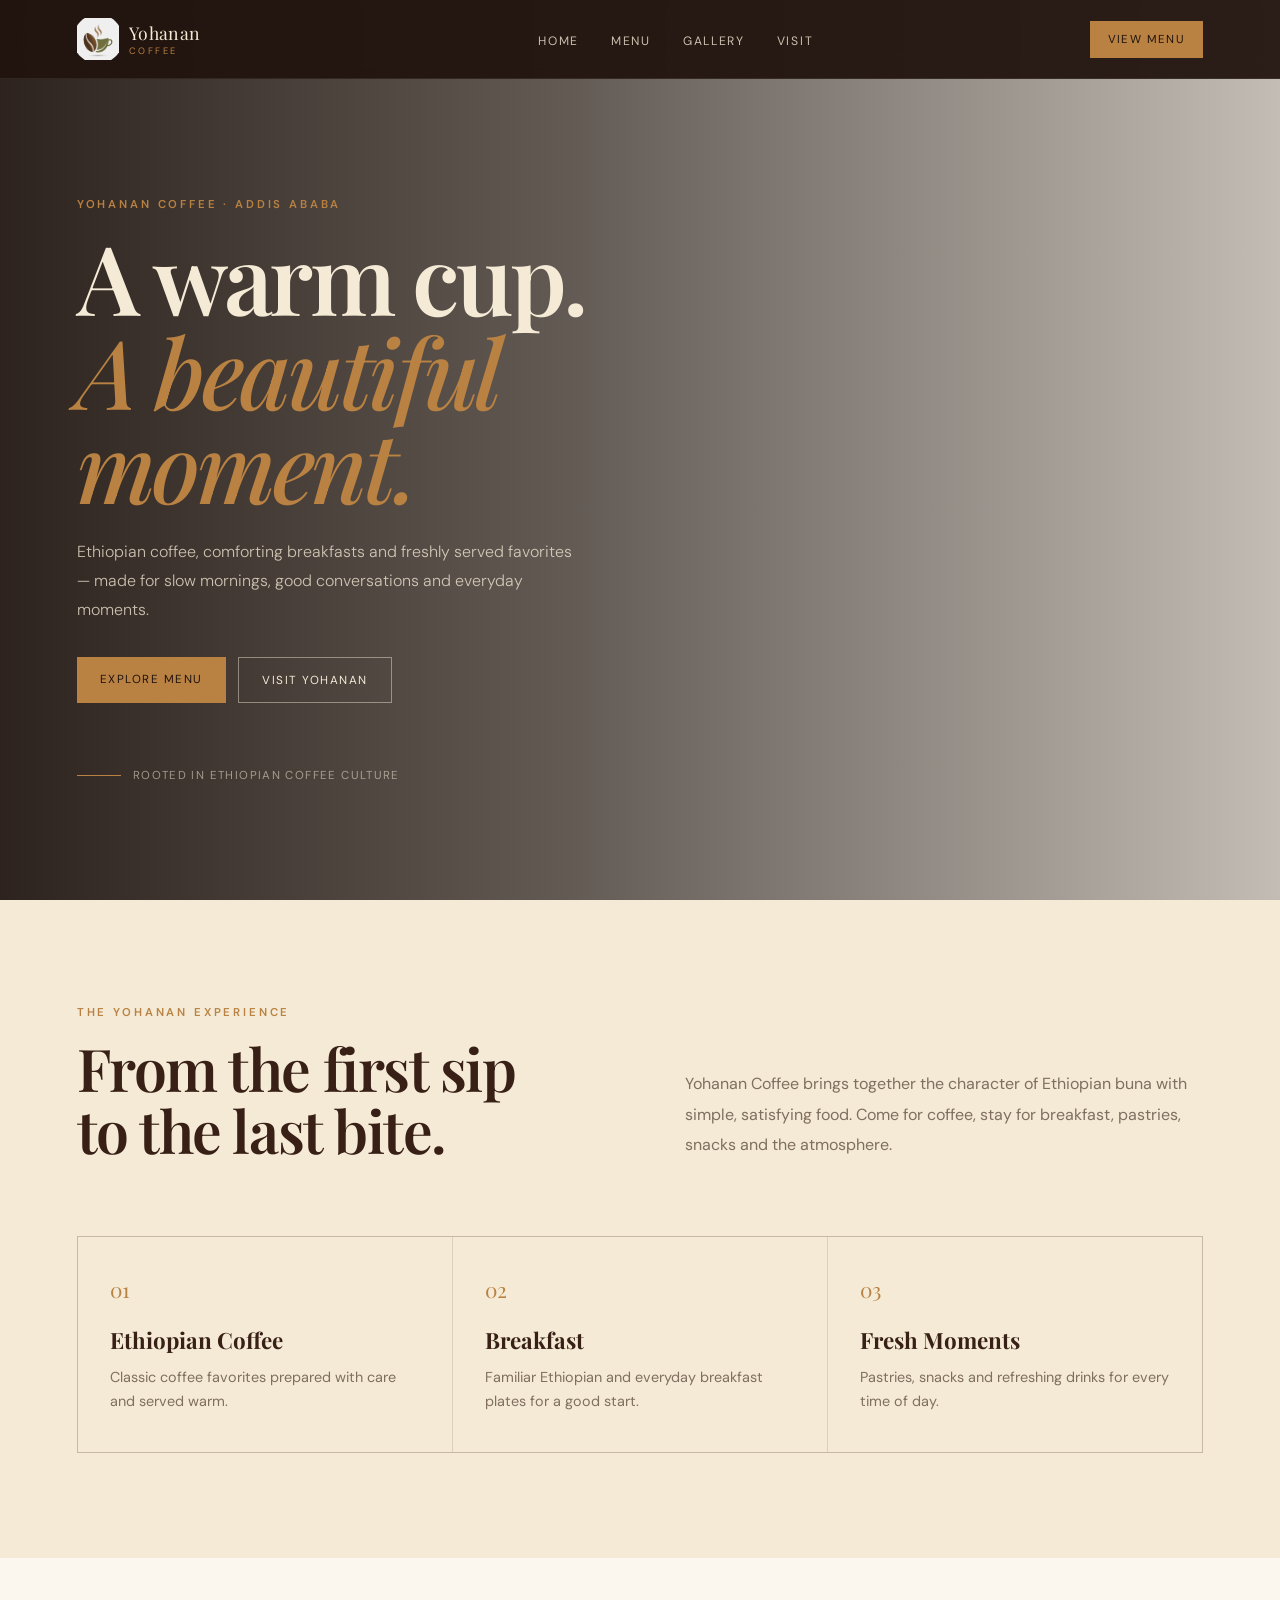
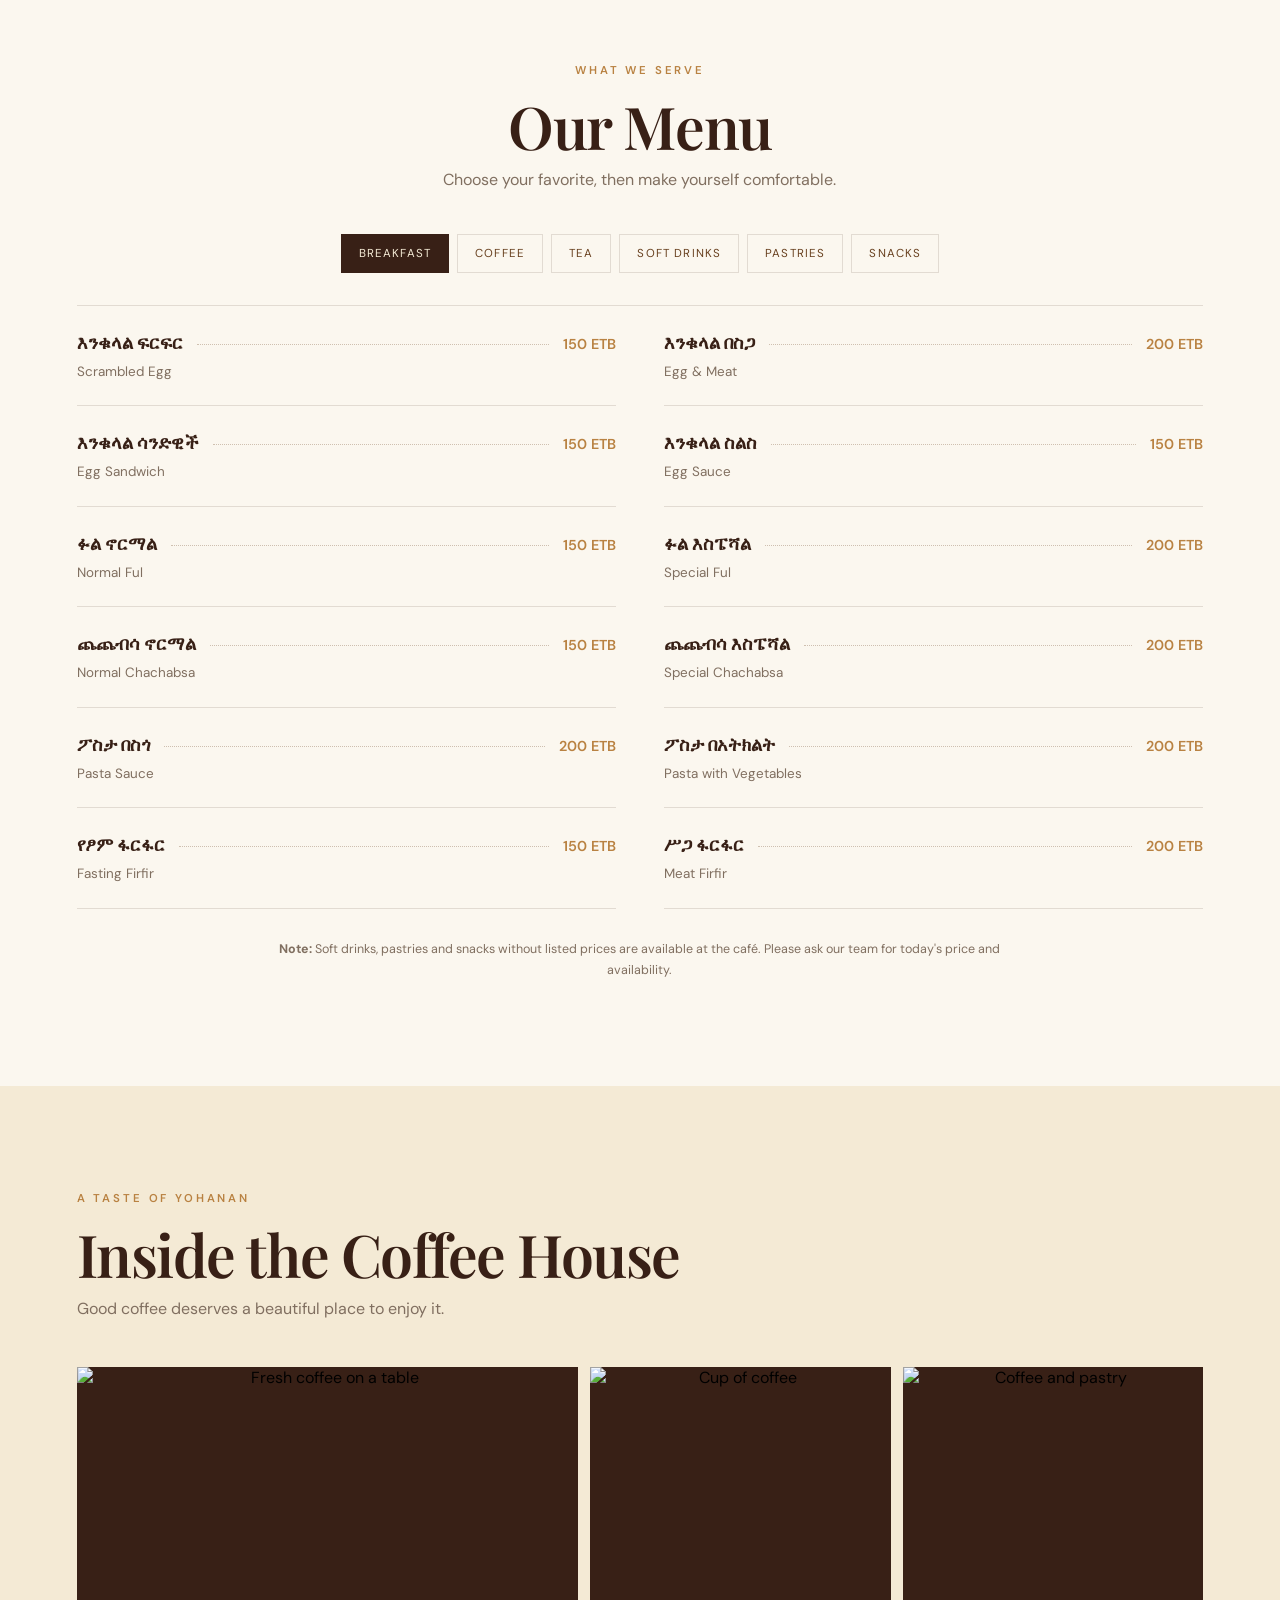
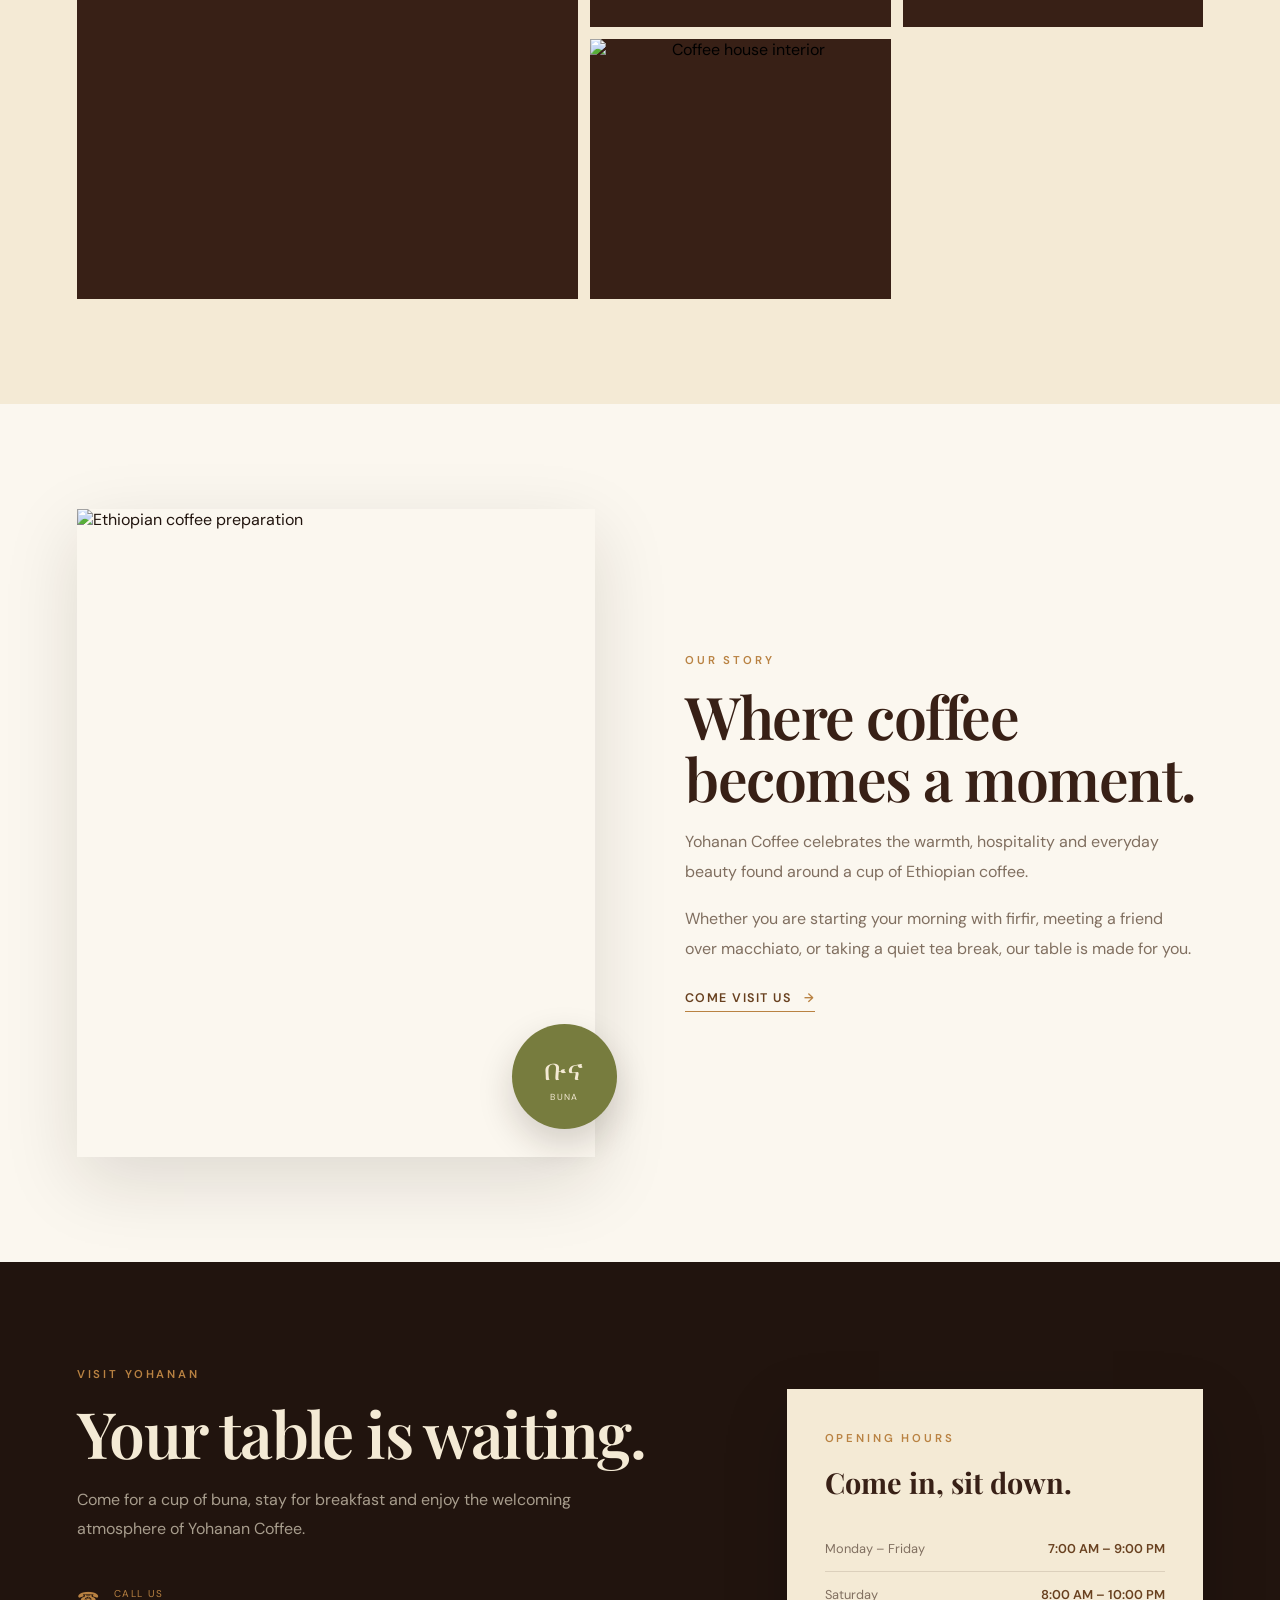
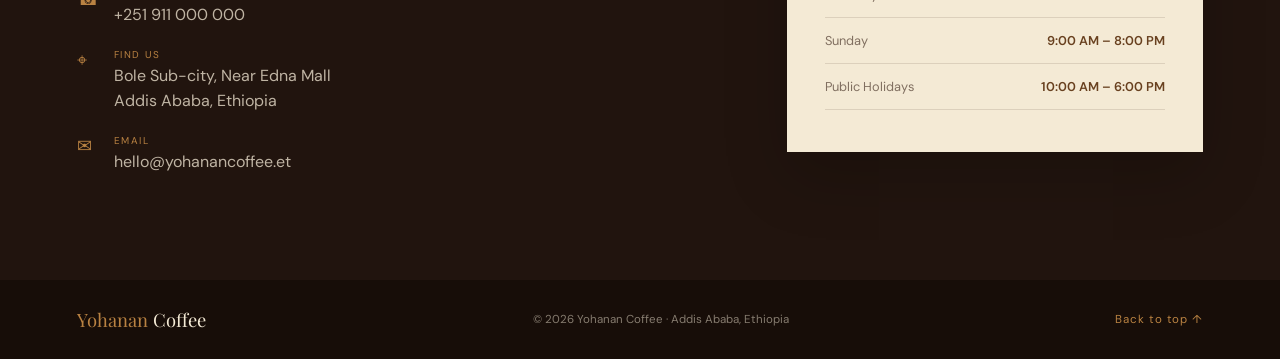
==== index.html @ 19088309 "Initial commit" ====
<!DOCTYPE html>
<html lang="en">
<head>
  <meta charset="UTF-8" />
  <meta name="viewport" content="width=device-width, initial-scale=1.0" />
  <meta name="description" content="Yohanan Coffee — Ethiopian coffee, breakfast, pastries and refreshing drinks in Addis Ababa." />
  <title>Yohanan Coffee — Buna, Breakfast & More</title>

  <link rel="preconnect" href="https://fonts.googleapis.com" />
  <link rel="preconnect" href="https://fonts.gstatic.com" crossorigin />
  <link href="https://fonts.googleapis.com/css2?family=DM+Sans:wght@300;400;500;600;700&family=Playfair+Display:ital,wght@0,400;0,500;0,600;0,700;1,500;1,600&display=swap" rel="stylesheet" />

  <link rel="stylesheet" href="style.css" />
</head>

<body>
  <header class="site-header" id="top">
    <nav class="navbar container" aria-label="Main navigation">
      <a class="brand" href="#home" aria-label="Yohanan Coffee home">
        <span class="brand-mark">
          <img src="assets/yohanan-logo.jpeg" alt="Yohanan Coffee logo" style="border-radius: 50%; object-fit: cover; width: 100%; height: 100%;" />
        </span>
        <span class="brand-name">Yohanan <small>Coffee</small></span>
      </a>

      <button class="menu-toggle" aria-label="Open menu" aria-expanded="false" aria-controls="nav-menu">
        <span></span><span></span><span></span>
      </button>

      <ul class="nav-menu" id="nav-menu">
        <li><a href="#home">Home</a></li>
        <li><a href="#menu">Menu</a></li>
        <li><a href="#gallery">Gallery</a></li>
        <li><a href="#visit">Visit</a></li>
      </ul>

      <a class="nav-cta" href="#menu">View Menu</a>
    </nav>
  </header>

  <main>
    <!-- HERO -->
    <section class="hero" id="home">
      <div class="hero-overlay"></div>
      <div class="hero-content container">
        <p class="eyebrow">Yohanan Coffee · Addis Ababa</p>
        <h1>A warm cup.<br /><em>A beautiful moment.</em></h1>
        <p class="hero-text">
          Ethiopian coffee, comforting breakfasts and freshly served favorites —
          made for slow mornings, good conversations and everyday moments.
        </p>

        <div class="hero-actions">
          <a class="btn btn-primary" href="#menu">Explore Menu</a>
          <a class="btn btn-outline" href="#visit">Visit Yohanan</a>
        </div>

        <div class="hero-note">
          <span class="line"></span>
          <span>Rooted in Ethiopian coffee culture</span>
        </div>
      </div>
    </section>

    <!-- INTRO -->
    <section class="intro section">
      <div class="container intro-grid">
        <div>
          <p class="eyebrow dark">The Yohanan Experience</p>
          <h2>From the first sip<br />to the last bite.</h2>
        </div>
        <p class="section-copy">
          Yohanan Coffee brings together the character of Ethiopian buna with
          simple, satisfying food. Come for coffee, stay for breakfast, pastries,
          snacks and the atmosphere.
        </p>
      </div>

      <div class="container feature-row">
        <article class="feature-card">
          <span class="feature-number">01</span>
          <h3>Ethiopian Coffee</h3>
          <p>Classic coffee favorites prepared with care and served warm.</p>
        </article>
        <article class="feature-card">
          <span class="feature-number">02</span>
          <h3>Breakfast</h3>
          <p>Familiar Ethiopian and everyday breakfast plates for a good start.</p>
        </article>
        <article class="feature-card">
          <span class="feature-number">03</span>
          <h3>Fresh Moments</h3>
          <p>Pastries, snacks and refreshing drinks for every time of day.</p>
        </article>
      </div>
    </section>

    <!-- MENU -->
    <section class="menu-section section" id="menu">
      <div class="container">
        <div class="section-heading center">
          <p class="eyebrow dark">What We Serve</p>
          <h2>Our Menu</h2>
          <p>Choose your favorite, then make yourself comfortable.</p>
        </div>

        <div class="menu-tabs" role="tablist" aria-label="Menu categories">
          <button class="menu-tab active" data-category="breakfast">Breakfast</button>
          <button class="menu-tab" data-category="coffee">Coffee</button>
          <button class="menu-tab" data-category="tea">Tea</button>
          <button class="menu-tab" data-category="soft-drinks">Soft Drinks</button>
          <button class="menu-tab" data-category="pastries">Pastries</button>
          <button class="menu-tab" data-category="snacks">Snacks</button>
        </div>

        <div class="menu-panel" id="menu-panel" aria-live="polite"></div>

        <p class="menu-note">
          <strong>Note:</strong> Soft drinks, pastries and snacks without listed prices are available at the café.
          Please ask our team for today's price and availability.
        </p>
      </div>
    </section>

    <!-- GALLERY -->
    <section class="gallery-section section" id="gallery">
      <div class="container">
        <div class="section-heading">
          <p class="eyebrow dark">A Taste of Yohanan</p>
          <h2>Inside the Coffee House</h2>
          <p>Good coffee deserves a beautiful place to enjoy it.</p>
        </div>

        <div class="gallery-grid">
          <button class="gallery-item gallery-large" data-full="https://images.unsplash.com/photo-1495474472287-4d71bcdd2085?w=1400&auto=format&fit=crop" aria-label="Open coffee image">
            <img src="https://images.unsplash.com/photo-1495474472287-4d71bcdd2085?w=1000&auto=format&fit=crop" alt="Fresh coffee on a table" loading="lazy" />
          </button>
          <button class="gallery-item" data-full="https://images.unsplash.com/photo-1509042239860-f550ce710b93?w=1400&auto=format&fit=crop" aria-label="Open coffee image">
            <img src="https://images.unsplash.com/photo-1509042239860-f550ce710b93?w=800&auto=format&fit=crop" alt="Cup of coffee" loading="lazy" />
          </button>
          <button class="gallery-item" data-full="https://images.unsplash.com/photo-1512568400610-62da28bc8a13?w=1400&auto=format&fit=crop" aria-label="Open coffee image">
            <img src="https://images.unsplash.com/photo-1512568400610-62da28bc8a13?w=800&auto=format&fit=crop" alt="Coffee and pastry" loading="lazy" />
          </button>
          <button class="gallery-item" data-full="https://images.unsplash.com/photo-1445116572660-236099ec97a0?w=1400&auto=format&fit=crop" aria-label="Open café image">
            <img src="https://images.unsplash.com/photo-1445116572660-236099ec97a0?w=800&auto=format&fit=crop" alt="Coffee house interior" loading="lazy" />
          </button>
        </div>
      </div>
    </section>

    <!-- STORY -->
    <section class="story section">
      <div class="container story-grid">
        <div class="story-image">
          <img src="https://images.unsplash.com/photo-1524350876685-274059332603?w=1000&auto=format&fit=crop" alt="Ethiopian coffee preparation" loading="lazy" />
          <div class="story-badge">
            <span>ቡና</span>
            <small>BUNA</small>
          </div>
        </div>

        <div class="story-content">
          <p class="eyebrow dark">Our Story</p>
          <h2>Where coffee becomes a moment.</h2>
          <p>
            Yohanan Coffee celebrates the warmth, hospitality and everyday beauty
            found around a cup of Ethiopian coffee.
          </p>
          <p>
            Whether you are starting your morning with firfir, meeting a friend
            over macchiato, or taking a quiet tea break, our table is made for you.
          </p>
          <a class="text-link" href="#visit">Come visit us <span>→</span></a>
        </div>
      </div>
    </section>

    <!-- VISIT -->
    <section class="visit-section section" id="visit">
      <div class="container visit-grid">
        <div class="visit-main">
          <p class="eyebrow">Visit Yohanan</p>
          <h2>Your table is waiting.</h2>
          <p class="visit-copy">
            Come for a cup of buna, stay for breakfast and enjoy the welcoming
            atmosphere of Yohanan Coffee.
          </p>

          <div class="contact-list">
            <a class="contact-item" href="tel:+251911000000">
              <span class="contact-icon">☎</span>
              <span><small>Call us</small>+251 911 000 000</span>
            </a>
            <div class="contact-item">
              <span class="contact-icon">⌖</span>
              <span><small>Find us</small>Bole Sub-city, Near Edna Mall<br />Addis Ababa, Ethiopia</span>
            </div>
            <a class="contact-item" href="mailto:hello@yohanancoffee.et">
              <span class="contact-icon">✉</span>
              <span><small>Email</small>hello@yohanancoffee.et</span>
            </a>
          </div>
        </div>

        <div class="hours-card">
          <p class="eyebrow dark">Opening Hours</p>
          <h3>Come in, sit down.</h3>
          <div class="hours-row"><span>Monday – Friday</span><strong>7:00 AM – 9:00 PM</strong></div>
          <div class="hours-row"><span>Saturday</span><strong>8:00 AM – 10:00 PM</strong></div>
          <div class="hours-row"><span>Sunday</span><strong>9:00 AM – 8:00 PM</strong></div>
          <div class="hours-row"><span>Public Holidays</span><strong>10:00 AM – 6:00 PM</strong></div>
        </div>
      </div>
    </section>
  </main>

  <footer class="footer">
    <div class="container footer-inner">
      <a class="footer-brand" href="#home">
        <span>Yohanan</span> Coffee
      </a>
      <p>© <span id="year"></span> Yohanan Coffee · Addis Ababa, Ethiopia</p>
      <a href="#top" class="back-top">Back to top ↑</a>
    </div>
  </footer>

  <div class="lightbox" id="lightbox" aria-hidden="true">
    <button class="lightbox-close" aria-label="Close gallery">×</button>
    <img id="lightbox-image" src="" alt="" />
  </div>

  <script src="main.js"></script>
</body>
</html>
---- style.css ----
:root {
  --espresso: #21140e;
  --dark-roast: #382016;
  --coffee: #68401f;
  --olive: #777c3e;
  --gold: #b98242;
  --cream: #f4ead5;
  --paper: #fbf7ef;
  --white: #fffdf8;
  --muted: #806f60;
  --line: rgba(56, 32, 22, .13);
  --shadow: 0 24px 70px rgba(33, 20, 14, .13);
  --radius: 5px;
}

*,
*::before,
*::after {
  box-sizing: border-box;
  margin: 0;
  padding: 0;
}

html {
  scroll-behavior: smooth;
  scroll-padding-top: 84px;
}

body {
  font-family: "DM Sans", sans-serif;
  background: var(--paper);
  color: var(--espresso);
  overflow-x: hidden;
}

img {
  display: block;
  width: 100%;
}

button,
a {
  font: inherit;
}

a {
  color: inherit;
}

.container {
  width: min(1160px, 88vw);
  margin-inline: auto;
}

/* NAV */
.site-header {
  position: fixed;
  inset: 0 0 auto;
  z-index: 1000;
  background: rgba(33, 20, 14, .94);
  backdrop-filter: blur(14px);
  border-bottom: 1px solid rgba(255,255,255,.08);
}

.navbar {
  min-height: 78px;
  display: flex;
  align-items: center;
  justify-content: space-between;
  gap: 24px;
}

.brand {
  display: inline-flex;
  align-items: center;
  gap: 10px;
  text-decoration: none;
  color: var(--cream);
  min-width: 185px;
}

.brand-mark {
  width: 42px;
  height: 42px;

  display: flex;
  align-items: center;
  justify-content: center;

  overflow: hidden;
}

.brand-mark img {
  width: 78px;
  height: 78px;
  object-fit: contain;
  transform: scale(1.18);
}

.brand-name {
  font-family: "Playfair Display", serif;
  font-size: 1.1rem;
  letter-spacing: .02em;
}

.brand-name small {
  display: block;
  color: var(--gold);
  font-family: "DM Sans", sans-serif;
  font-size: .58rem;
  letter-spacing: .27em;
  text-transform: uppercase;
  margin-top: 1px;
}

.nav-menu {
  display: flex;
  list-style: none;
  gap: 32px;
}

.nav-menu a {
  text-decoration: none;
  color: rgba(244,234,213,.8);
  font-size: .76rem;
  letter-spacing: .14em;
  text-transform: uppercase;
  transition: color .2s ease;
}

.nav-menu a:hover {
  color: var(--gold);
}

.nav-cta {
  color: var(--espresso);
  background: var(--gold);
  text-decoration: none;
  padding: 11px 18px;
  font-size: .72rem;
  letter-spacing: .12em;
  text-transform: uppercase;
  transition: transform .2s ease, background .2s ease;
}

.nav-cta:hover {
  transform: translateY(-2px);
  background: #ce9555;
}

.menu-toggle {
  display: none;
  background: none;
  border: 0;
  cursor: pointer;
}

.menu-toggle span {
  display: block;
  width: 25px;
  height: 2px;
  margin: 5px;
  background: var(--cream);
}

/* HERO */
.hero {
  min-height: 100vh;
  position: relative;
  display: flex;
  align-items: center;
  overflow: hidden;
  background:
    url("https://images.unsplash.com/photo-1495474472287-4d71bcdd2085?w=1800&auto=format&fit=crop")
    center / cover no-repeat;
}

.hero::before {
  content: "";
  position: absolute;
  inset: 0;
  background: linear-gradient(90deg, rgba(25,14,9,.91) 0%, rgba(25,14,9,.67) 45%, rgba(25,14,9,.25) 100%);
}

.hero-content {
  position: relative;
  z-index: 2;
  padding-top: 80px;
}

.eyebrow {
  color: var(--gold);
  font-size: .71rem;
  letter-spacing: .25em;
  text-transform: uppercase;
  font-weight: 600;
  margin-bottom: 17px;
}

.eyebrow.dark {
  color: var(--gold);
}

.hero h1 {
  max-width: 760px;
  color: var(--cream);
  font-family: "Playfair Display", serif;
  font-size: clamp(3.2rem, 7.5vw, 6.7rem);
  line-height: .98;
  font-weight: 600;
  letter-spacing: -.035em;
}

.hero h1 em {
  color: var(--gold);
  font-style: italic;
  font-weight: 500;
}

.hero-text {
  max-width: 510px;
  margin-top: 27px;
  color: rgba(244,234,213,.77);
  font-size: 1rem;
  line-height: 1.8;
  font-weight: 300;
}

.hero-actions {
  display: flex;
  flex-wrap: wrap;
  gap: 12px;
  margin-top: 33px;
}

.btn {
  display: inline-block;
  padding: 14px 23px;
  text-decoration: none;
  font-size: .73rem;
  letter-spacing: .13em;
  text-transform: uppercase;
  transition: all .2s ease;
}

.btn-primary {
  background: var(--gold);
  color: var(--espresso);
}

.btn-primary:hover {
  transform: translateY(-2px);
  background: #d19a59;
}

.btn-outline {
  color: var(--cream);
  border: 1px solid rgba(244,234,213,.45);
}

.btn-outline:hover {
  border-color: var(--gold);
  color: var(--gold);
}

.hero-note {
  display: flex;
  align-items: center;
  gap: 12px;
  margin-top: 65px;
  color: rgba(244,234,213,.55);
  font-size: .72rem;
  letter-spacing: .12em;
  text-transform: uppercase;
}

.hero-note .line {
  width: 44px;
  height: 1px;
  background: var(--gold);
}

/* GENERAL */
.section {
  padding: 105px 0;
}

.intro {
  background: var(--cream);
}

.intro-grid {
  display: grid;
  grid-template-columns: 1fr 1fr;
  gap: 90px;
  align-items: end;
}

h2 {
  font-family: "Playfair Display", serif;
  color: var(--dark-roast);
  font-size: clamp(2.3rem, 4.6vw, 4rem);
  line-height: 1.05;
  font-weight: 600;
  letter-spacing: -.025em;
}

.section-copy {
  max-width: 510px;
  color: var(--muted);
  font-size: 1rem;
  line-height: 1.9;
}

.feature-row {
  display: grid;
  grid-template-columns: repeat(3, 1fr);
  gap: 1px;
  background: var(--line);
  margin-top: 75px;
  border: 1px solid var(--line);
}

.feature-card {
  background: var(--cream);
  padding: 38px 32px;
}

.feature-number {
  color: var(--gold);
  font-family: "Playfair Display", serif;
  font-size: 1.3rem;
}

.feature-card h3 {
  margin: 22px 0 10px;
  font-family: "Playfair Display", serif;
  color: var(--dark-roast);
  font-size: 1.4rem;
}

.feature-card p {
  color: var(--muted);
  line-height: 1.7;
  font-size: .9rem;
}

/* MENU */
.menu-section {
  background: var(--paper);
}

.section-heading {
  margin-bottom: 35px;
}

.section-heading.center {
  text-align: center;
}

.section-heading > p:last-child {
  color: var(--muted);
  line-height: 1.7;
  margin-top: 10px;
}

.menu-tabs {
  display: flex;
  justify-content: center;
  flex-wrap: wrap;
  gap: 8px;
  margin: 40px auto 32px;
}

.menu-tab {
  border: 1px solid var(--line);
  background: transparent;
  color: var(--coffee);
  padding: 11px 17px;
  cursor: pointer;
  font-size: .72rem;
  letter-spacing: .1em;
  text-transform: uppercase;
  transition: all .2s ease;
}

.menu-tab:hover,
.menu-tab.active {
  background: var(--dark-roast);
  border-color: var(--dark-roast);
  color: var(--cream);
}

.menu-panel {
  display: grid;
  grid-template-columns: repeat(2, 1fr);
  gap: 0 48px;
  border-top: 1px solid var(--line);
}

.menu-item {
  padding: 23px 0;
  border-bottom: 1px solid var(--line);
}

.menu-item-top {
  display: flex;
  align-items: baseline;
  gap: 14px;
}

.menu-item-name {
  color: var(--dark-roast);
  font-family: "Playfair Display", serif;
  font-size: 1.15rem;
  font-weight: 600;
}

.menu-dots {
  flex: 1;
  border-bottom: 1px dotted rgba(104,64,31,.3);
  transform: translateY(-4px);
}

.menu-price {
  color: var(--gold);
  font-size: .9rem;
  font-weight: 600;
  white-space: nowrap;
}

.menu-item-desc {
  color: var(--muted);
  margin-top: 7px;
  font-size: .84rem;
  line-height: 1.6;
}

.menu-note {
  max-width: 750px;
  margin: 30px auto 0;
  text-align: center;
  color: var(--muted);
  font-size: .78rem;
  line-height: 1.7;
}

/* GALLERY */
.gallery-section {
  background: var(--cream);
}

.gallery-grid {
  display: grid;
  grid-template-columns: 1.25fr .75fr .75fr;
  grid-template-rows: 260px 260px;
  gap: 12px;
  margin-top: 45px;
}

.gallery-item {
  border: 0;
  padding: 0;
  overflow: hidden;
  cursor: pointer;
  background: var(--dark-roast);
  position: relative;
}

.gallery-item::after {
  content: "＋";
  position: absolute;
  right: 17px;
  bottom: 15px;
  width: 36px;
  height: 36px;
  display: grid;
  place-items: center;
  background: rgba(33,20,14,.75);
  color: var(--cream);
  opacity: 0;
  transition: opacity .2s ease;
}

.gallery-item:hover::after {
  opacity: 1;
}

.gallery-item img {
  height: 100%;
  object-fit: cover;
  transition: transform .5s ease;
}

.gallery-item:hover img {
  transform: scale(1.045);
}

.gallery-large {
  grid-row: 1 / 3;
}

/* STORY */
.story {
  background: var(--paper);
}

.story-grid {
  display: grid;
  grid-template-columns: 1fr 1fr;
  gap: 90px;
  align-items: center;
}

.story-image {
  position: relative;
}

.story-image > img {
  aspect-ratio: 4 / 5;
  object-fit: cover;
  box-shadow: var(--shadow);
}

.story-badge {
  position: absolute;
  right: -22px;
  bottom: 28px;
  width: 105px;
  height: 105px;
  border-radius: 50%;
  display: grid;
  place-items: center;
  align-content: center;
  background: var(--olive);
  color: var(--cream);
  box-shadow: 0 15px 35px rgba(33,20,14,.18);
}

.story-badge span {
  font-family: "Playfair Display", serif;
  font-size: 1.8rem;
}

.story-badge small {
  letter-spacing: .15em;
  font-size: .55rem;
  margin-top: 3px;
}

.story-content p:not(.eyebrow) {
  max-width: 510px;
  margin-top: 18px;
  color: var(--muted);
  line-height: 1.85;
}

.text-link {
  display: inline-block;
  margin-top: 27px;
  color: var(--coffee);
  font-size: .78rem;
  font-weight: 600;
  letter-spacing: .12em;
  text-transform: uppercase;
  text-decoration: none;
  border-bottom: 1px solid var(--gold);
  padding-bottom: 5px;
}

.text-link span {
  color: var(--gold);
  margin-left: 8px;
}

/* VISIT */
.visit-section {
  background: var(--espresso);
  color: var(--cream);
}

.visit-grid {
  display: grid;
  grid-template-columns: 1.2fr .8fr;
  gap: 85px;
  align-items: center;
}

.visit-section h2 {
  color: var(--cream);
  font-size: clamp(2.7rem, 5vw, 4.8rem);
}

.visit-copy {
  max-width: 530px;
  color: rgba(244,234,213,.64);
  line-height: 1.8;
  margin-top: 20px;
}

.contact-list {
  margin-top: 42px;
  display: grid;
  gap: 19px;
}

.contact-item {
  display: flex;
  gap: 15px;
  align-items: flex-start;
  color: rgba(244,234,213,.75);
  text-decoration: none;
  line-height: 1.55;
}

.contact-icon {
  color: var(--gold);
  font-size: 1.1rem;
  width: 22px;
}

.contact-item small {
  display: block;
  color: var(--gold);
  font-size: .62rem;
  letter-spacing: .15em;
  text-transform: uppercase;
  margin-bottom: 2px;
}

.hours-card {
  background: var(--cream);
  color: var(--dark-roast);
  padding: 42px 38px;
  box-shadow: 0 25px 60px rgba(0,0,0,.18);
}

.hours-card h3 {
  font-family: "Playfair Display", serif;
  font-size: 1.8rem;
  margin-bottom: 25px;
}

.hours-row {
  display: flex;
  justify-content: space-between;
  gap: 20px;
  padding: 14px 0;
  border-bottom: 1px solid var(--line);
  font-size: .8rem;
}

.hours-row span {
  color: var(--muted);
}

.hours-row strong {
  color: var(--coffee);
  text-align: right;
  font-weight: 600;
}

/* FOOTER */
.footer {
  background: #170d08;
  padding: 27px 0;
  color: rgba(244,234,213,.5);
}

.footer-inner {
  display: flex;
  align-items: center;
  justify-content: space-between;
  gap: 25px;
}

.footer-brand {
  color: var(--cream);
  text-decoration: none;
  font-family: "Playfair Display", serif;
  font-size: 1.15rem;
}

.footer-brand span {
  color: var(--gold);
}

.footer p,
.back-top {
  font-size: .72rem;
}

.back-top {
  color: var(--gold);
  text-decoration: none;
  letter-spacing: .08em;
}

/* LIGHTBOX */
.lightbox {
  position: fixed;
  inset: 0;
  z-index: 2000;
  background: rgba(20,10,6,.93);
  display: none;
  place-items: center;
  padding: 35px;
}

.lightbox.open {
  display: grid;
}

.lightbox img {
  max-width: min(1100px, 94vw);
  max-height: 88vh;
  width: auto;
  object-fit: contain;
}

.lightbox-close {
  position: absolute;
  top: 18px;
  right: 25px;
  background: transparent;
  border: 0;
  color: var(--cream);
  font-size: 2.3rem;
  cursor: pointer;
}

/* MOBILE */
@media (max-width: 850px) {
  .navbar {
    min-height: 70px;
  }

  .nav-cta {
    display: none;
  }

  .menu-toggle {
    display: block;
    order: 3;
  }

  .nav-menu {
    position: absolute;
    top: 70px;
    left: 0;
    right: 0;
    display: none;
    flex-direction: column;
    gap: 0;
    background: rgba(33,20,14,.98);
    border-top: 1px solid rgba(255,255,255,.08);
  }

  .nav-menu.open {
    display: flex;
  }

  .nav-menu li {
    border-bottom: 1px solid rgba(255,255,255,.07);
  }

  .nav-menu a {
    display: block;
    padding: 17px 6vw;
  }

  .intro-grid,
  .story-grid,
  .visit-grid {
    grid-template-columns: 1fr;
    gap: 50px;
  }

  .feature-row {
    grid-template-columns: 1fr;
  }

  .menu-panel {
    grid-template-columns: 1fr;
  }

  .gallery-grid {
    grid-template-columns: 1fr 1fr;
    grid-template-rows: 300px 220px 220px;
  }

  .gallery-large {
    grid-column: 1 / 3;
    grid-row: 1;
  }

  .story-image > img {
    aspect-ratio: 16 / 10;
  }

  .footer-inner {
    flex-direction: column;
    text-align: center;
  }
}

@media (max-width: 560px) {
  .container {
    width: min(90vw, 1160px);
  }

  .section {
    padding: 75px 0;
  }

  .brand-name {
    display: none;
  }

  .brand {
    min-width: auto;
  }

  .hero h1 {
    font-size: clamp(2.7rem, 14vw, 4.2rem);
  }

  .hero-text {
    font-size: .92rem;
  }

  .hero-note {
    margin-top: 42px;
  }

  .menu-tabs {
    justify-content: flex-start;
  }

  .menu-tab {
    padding: 10px 12px;
  }

  .gallery-grid {
    grid-template-columns: 1fr;
    grid-template-rows: repeat(4, 230px);
  }

  .gallery-large {
    grid-column: auto;
  }

  .hours-card {
    padding: 30px 23px;
  }

  .hours-row {
    flex-direction: column;
    gap: 4px;
  }

  .hours-row strong {
    text-align: left;
  }

  .story-badge {
    width: 88px;
    height: 88px;
    right: 12px;
    bottom: 15px;
  }
}
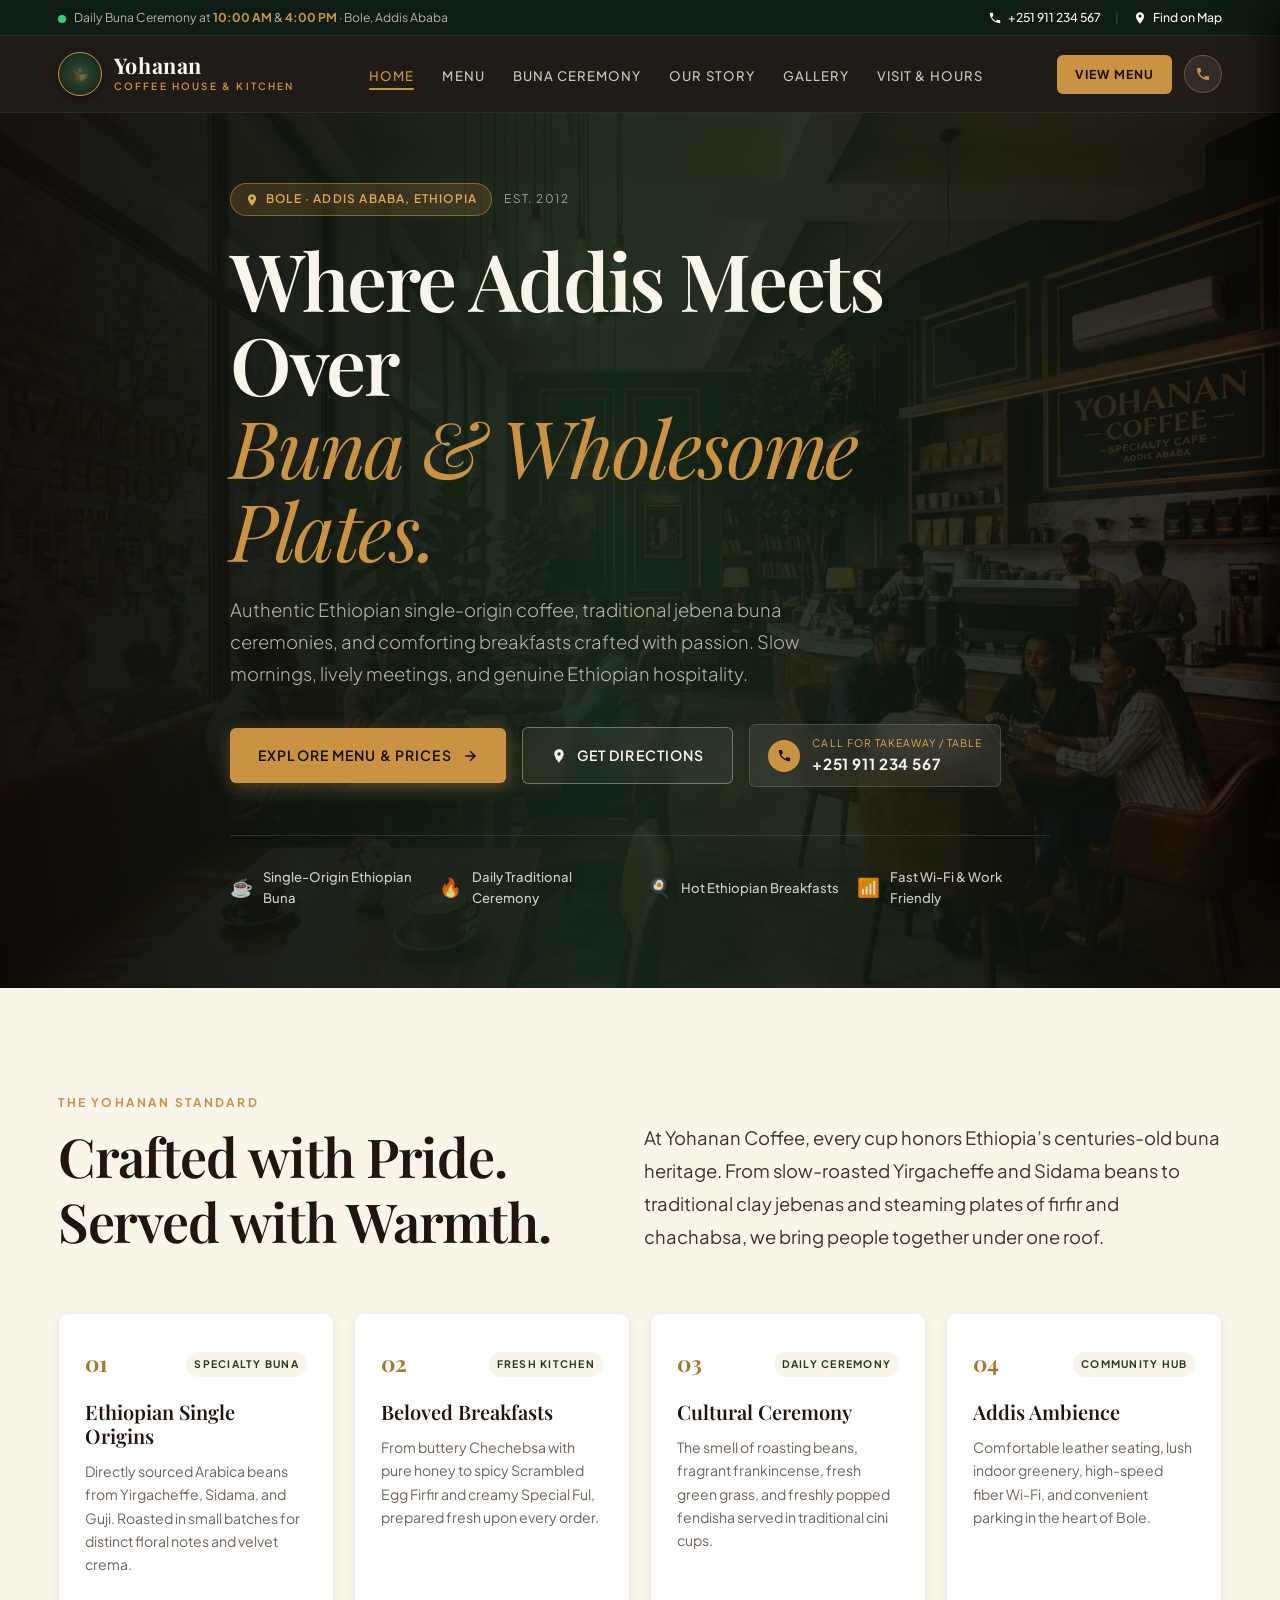
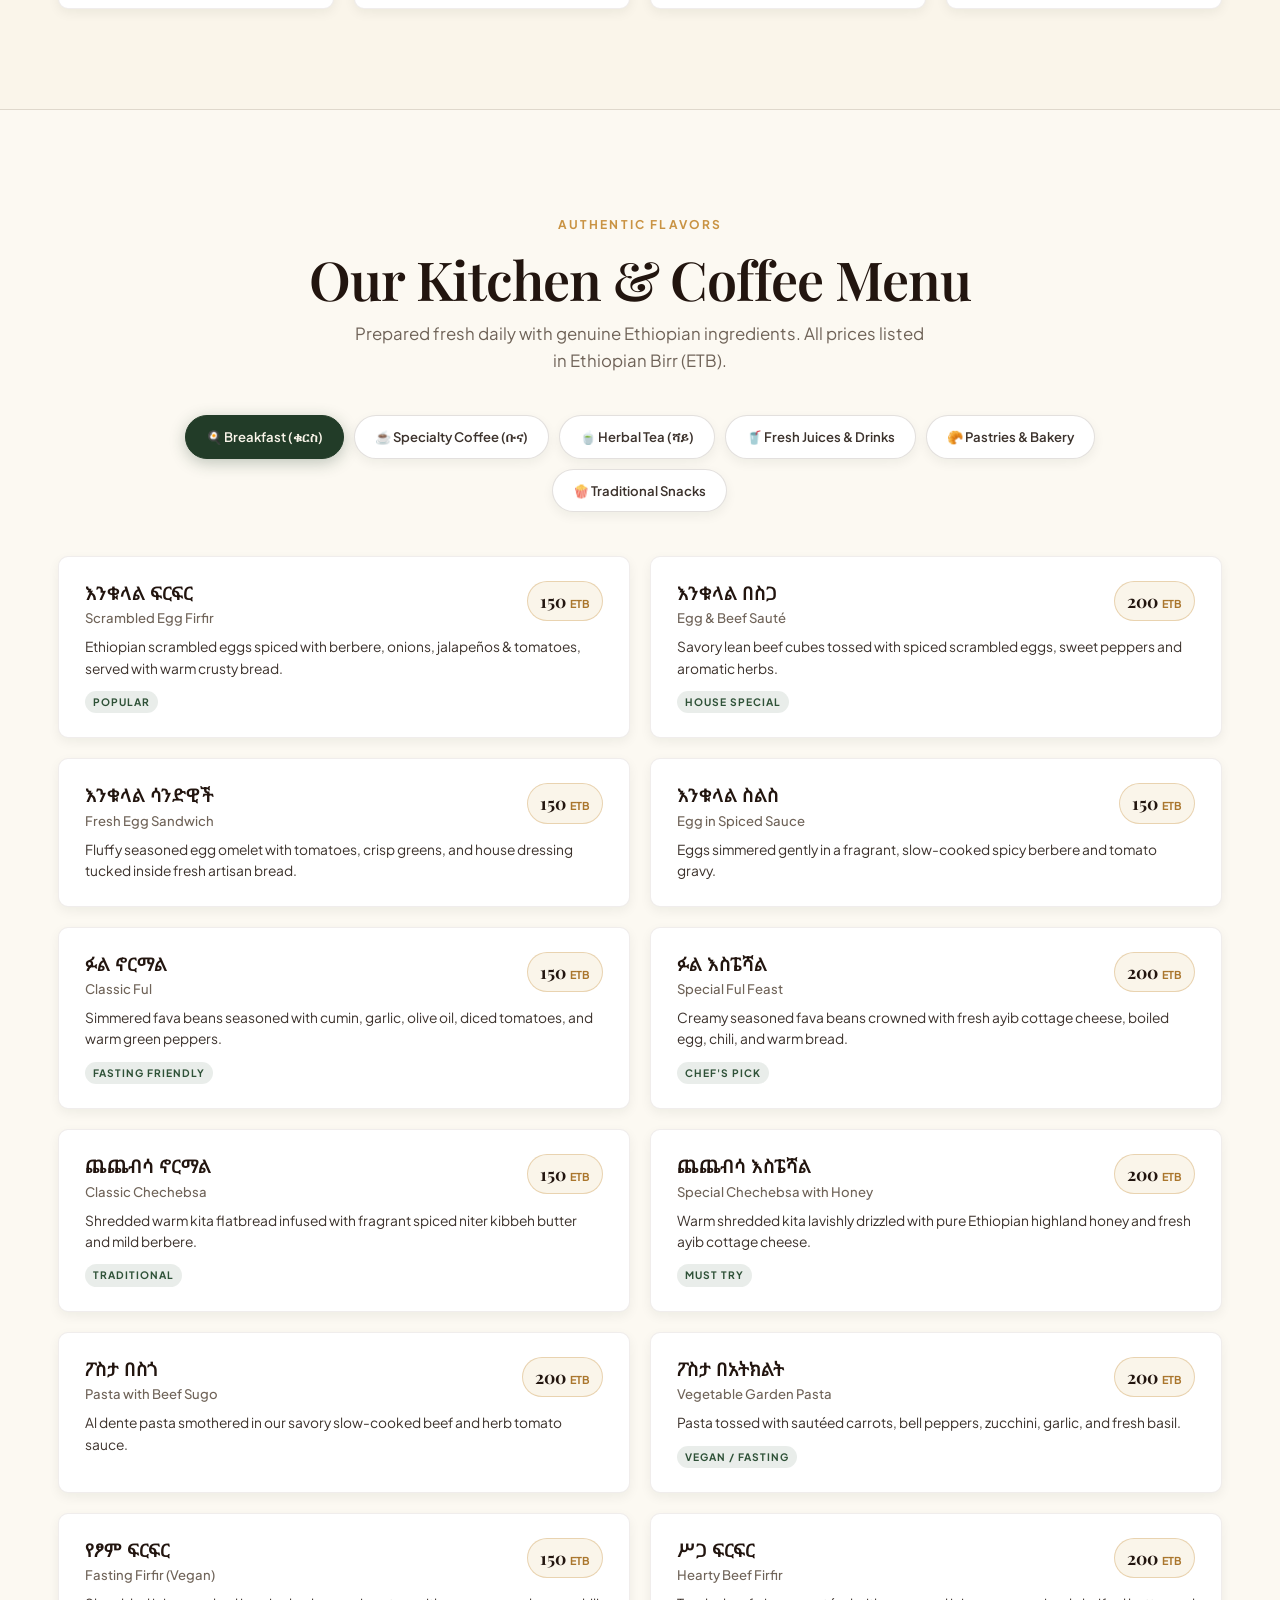
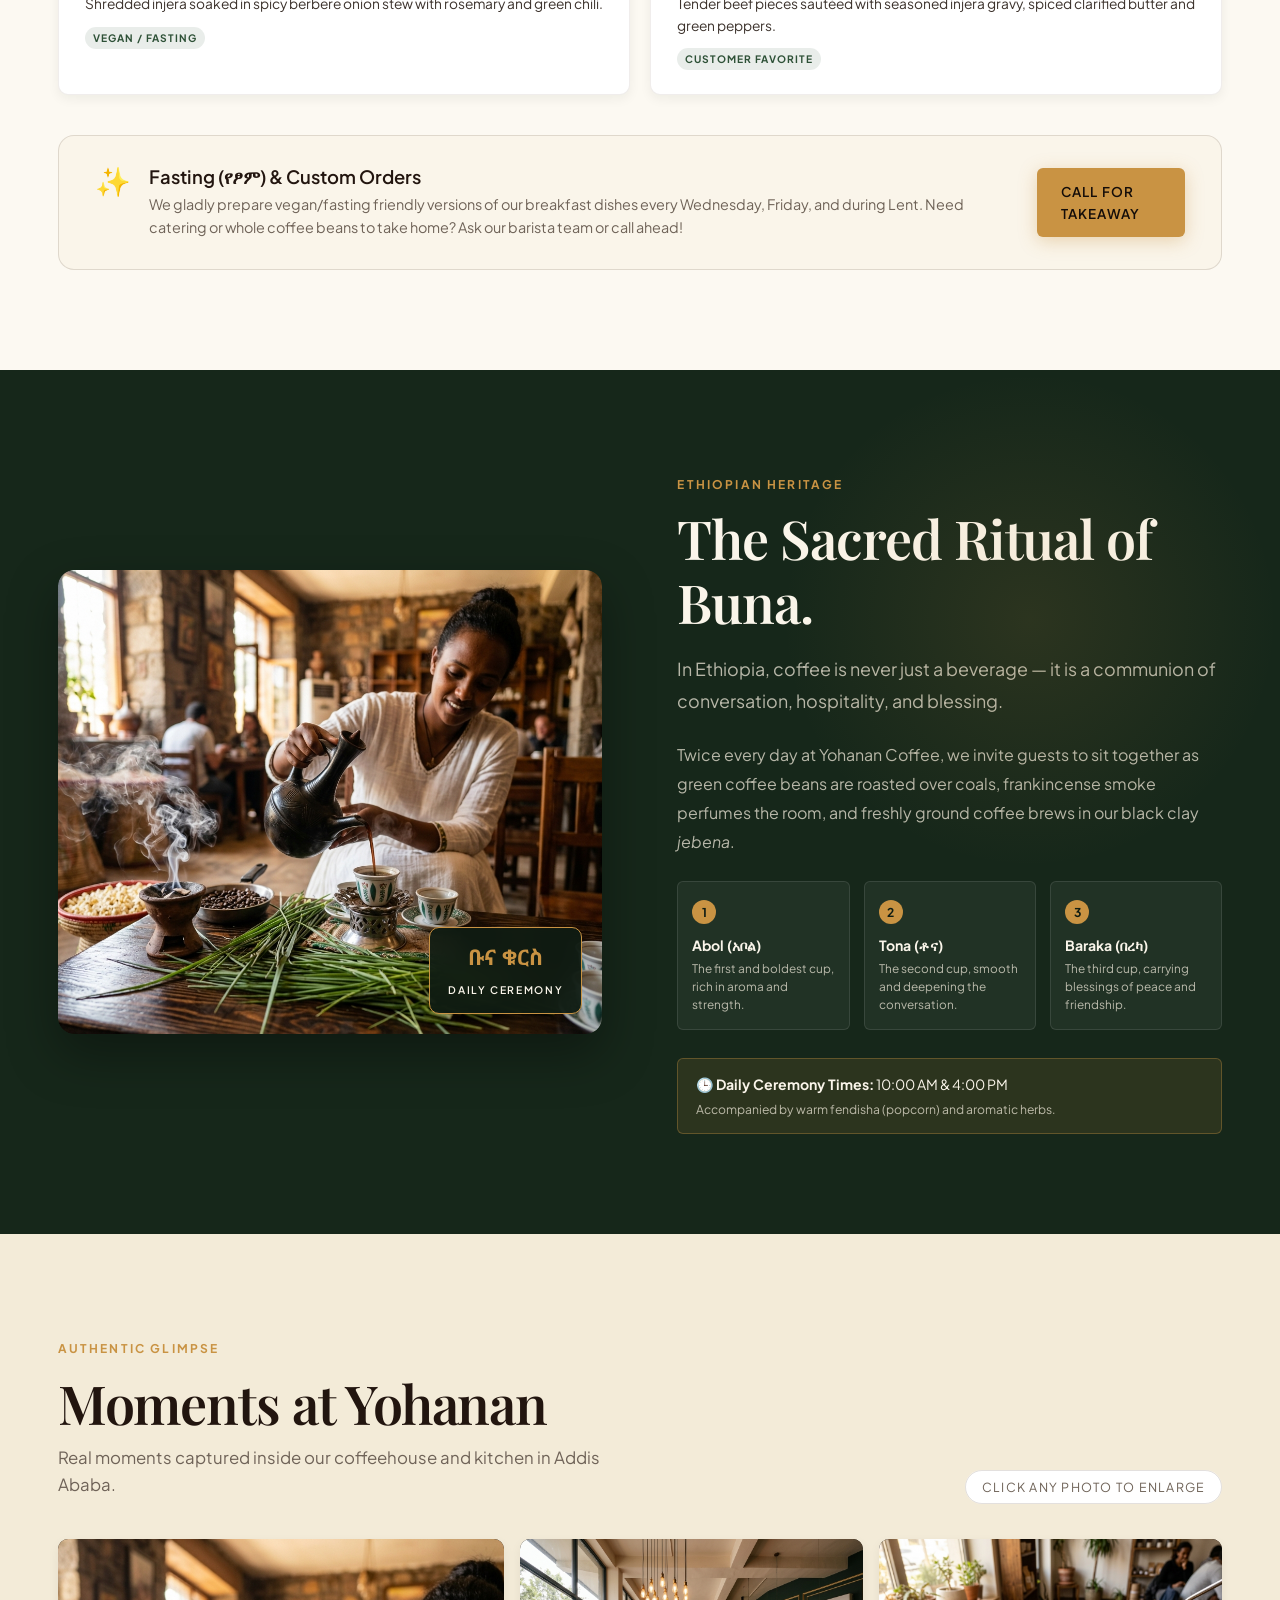
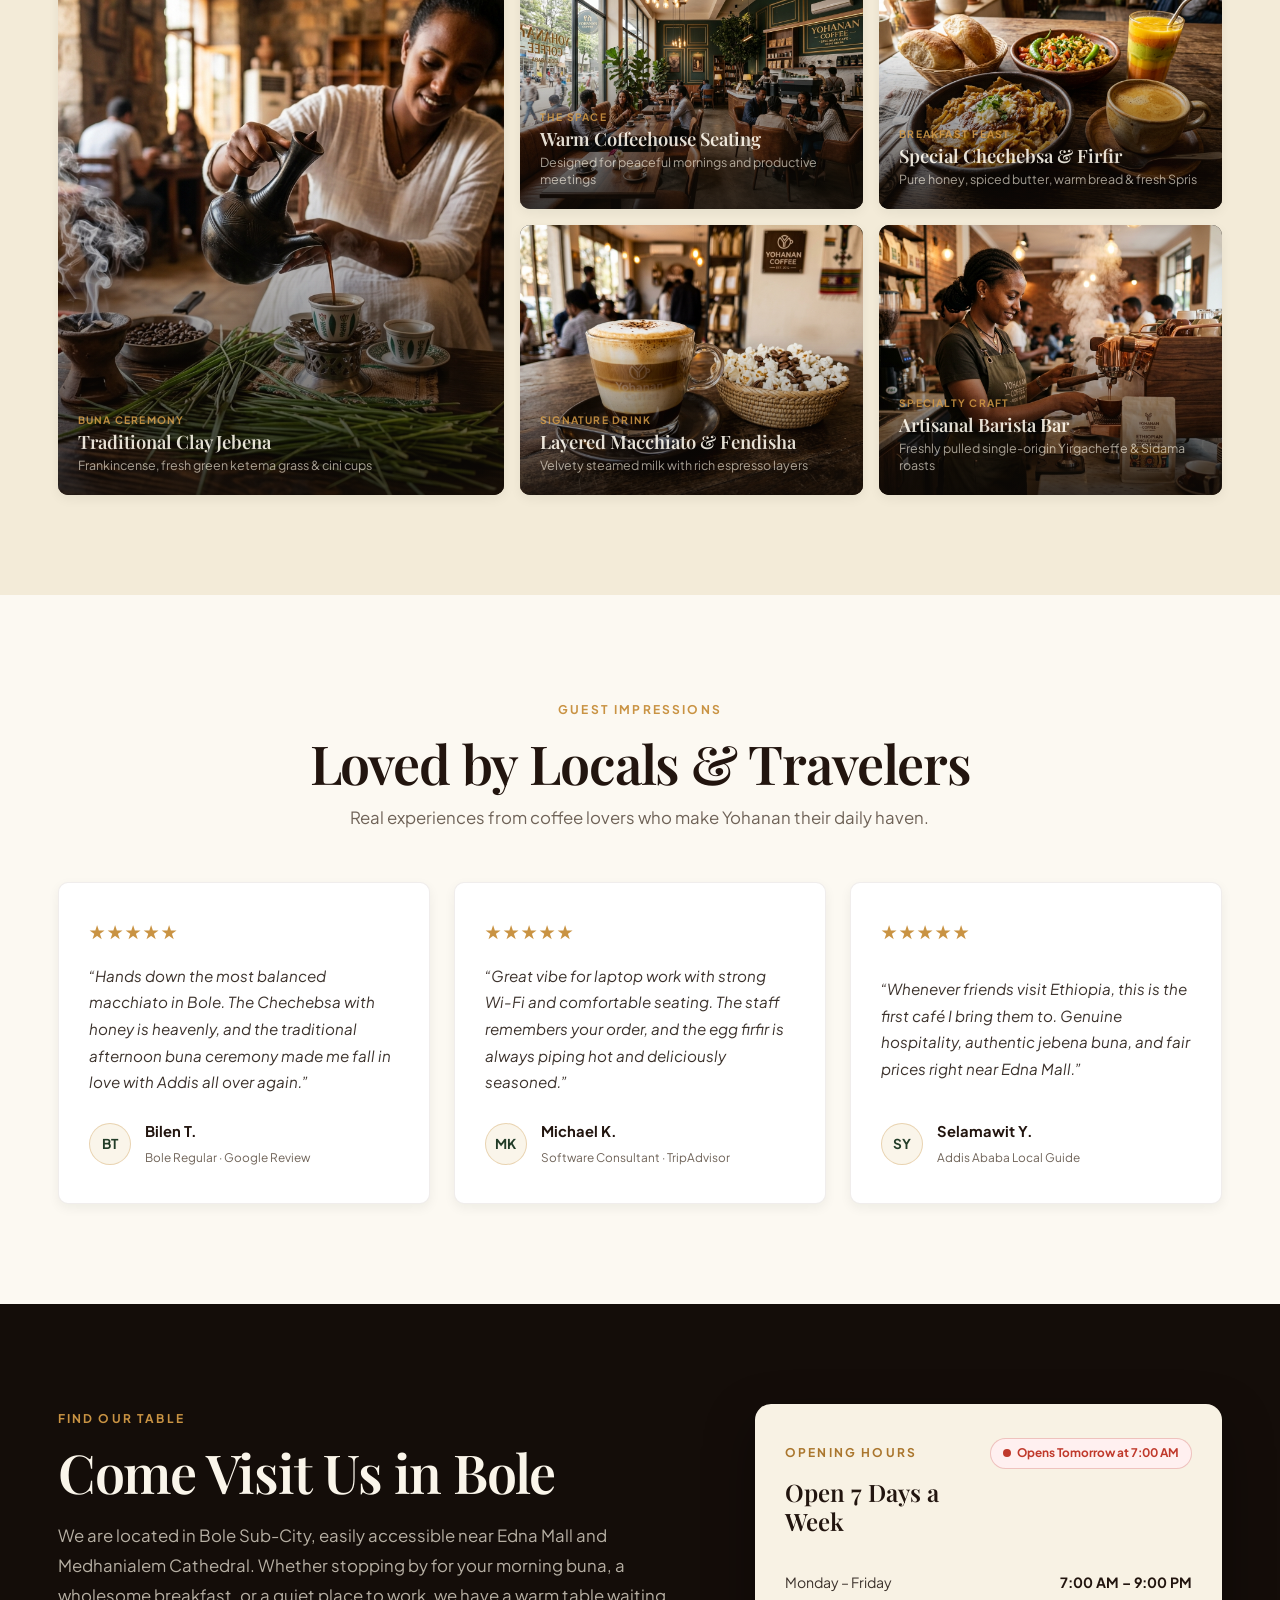
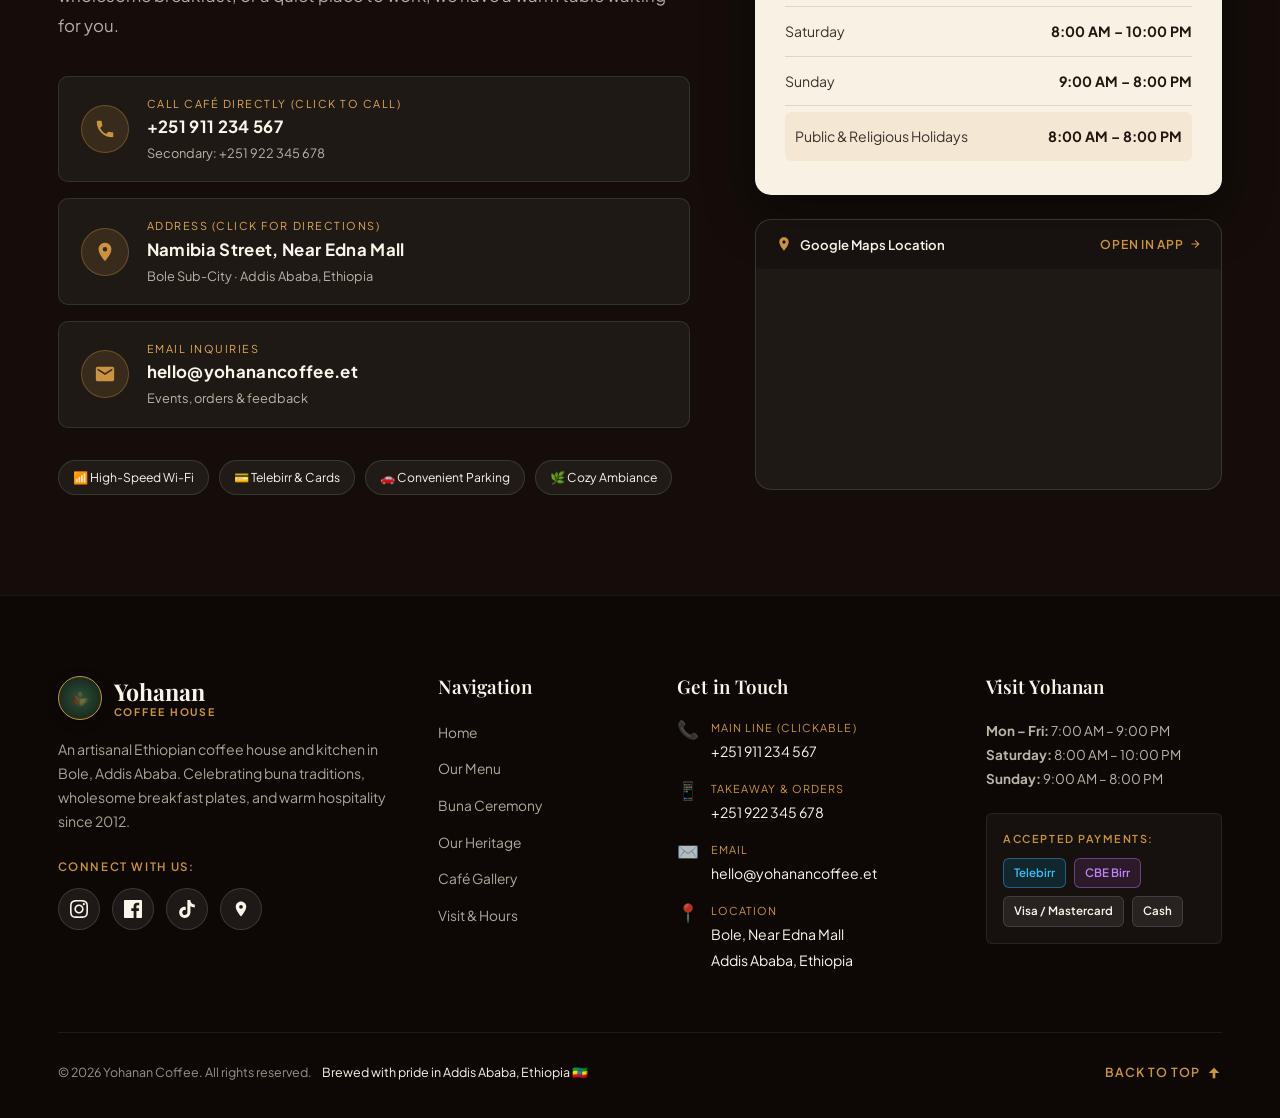
==== commit 245e9d6d: "new" ====
--- a/index.html
+++ b/index.html
@@ -3,232 +3,867 @@
 <head>
   <meta charset="UTF-8" />
   <meta name="viewport" content="width=device-width, initial-scale=1.0" />
-  <meta name="description" content="Yohanan Coffee — Ethiopian coffee, breakfast, pastries and refreshing drinks in Addis Ababa." />
-  <title>Yohanan Coffee — Buna, Breakfast & More</title>
-
+  
+  <!-- SEO Primary Meta Tags -->
+  <title>Yohanan Coffee | Authentic Ethiopian Buna, Breakfast &amp; Specialty Café — Addis Ababa</title>
+  <meta name="title" content="Yohanan Coffee | Authentic Ethiopian Buna, Breakfast &amp; Specialty Café — Addis Ababa" />
+  <meta name="description" content="Welcome to Yohanan Coffee in Bole, Addis Ababa. Savor authentic Ethiopian buna ceremonies, signature macchiatos, wholesome breakfasts (chechebsa, firfir, ful), and a warm, inviting coffeehouse atmosphere." />
+  <meta name="keywords" content="Yohanan Coffee, Addis Ababa cafe, Ethiopian buna, traditional coffee ceremony, Bole coffee shop, Ethiopian breakfast, chechebsa, macchiato Addis Ababa, specialty coffee Ethiopia" />
+  <meta name="author" content="Yohanan Coffee" />
+  <meta name="robots" content="index, follow" />
+  <meta name="theme-color" content="#16271a" />
+  
+  <!-- Open Graph / Facebook -->
+  <meta property="og:type" content="restaurant.restaurant" />
+  <meta property="og:url" content="https://yohanancoffee.et/" />
+  <meta property="og:title" content="Yohanan Coffee — Authentic Buna &amp; Breakfast in Addis Ababa" />
+  <meta property="og:description" content="Handcrafted Ethiopian coffee, traditional buna ceremonies, and authentic breakfast favorites in the vibrant heart of Bole, Addis Ababa." />
+  <meta property="og:image" content="assets/gallery-interior.jpg" />
+  <meta property="og:site_name" content="Yohanan Coffee" />
+  <meta property="og:locale" content="en_US" />
+
+  <!-- Twitter Card -->
+  <meta name="twitter:card" content="summary_large_image" />
+  <meta name="twitter:title" content="Yohanan Coffee — Buna, Breakfast &amp; Specialty Café" />
+  <meta name="twitter:description" content="Experience authentic Ethiopian buna ceremonies, specialty macchiatos, and comforting breakfast plates at Yohanan Coffee in Addis Ababa." />
+  <meta name="twitter:image" content="assets/gallery-interior.jpg" />
+
+  <!-- Favicon -->
+  <link rel="icon" type="image/png" href="assets/favicon.png" />
+  <link rel="apple-touch-icon" href="assets/favicon.png" />
+  <link rel="shortcut icon" href="assets/favicon.png" />
+
+  <!-- Google Fonts -->
   <link rel="preconnect" href="https://fonts.googleapis.com" />
   <link rel="preconnect" href="https://fonts.gstatic.com" crossorigin />
-  <link href="https://fonts.googleapis.com/css2?family=DM+Sans:wght@300;400;500;600;700&family=Playfair+Display:ital,wght@0,400;0,500;0,600;0,700;1,500;1,600&display=swap" rel="stylesheet" />
-
+  <link href="https://fonts.googleapis.com/css2?family=Plus+Jakarta+Sans:wght@300;400;500;600;700&family=Playfair+Display:ital,wght@0,400;0,500;0,600;0,700;1,400;1,600&family=Noto+Sans+Ethiopic:wght@400;600&display=swap" rel="stylesheet" />
+
+  <!-- Stylesheet -->
   <link rel="stylesheet" href="style.css" />
+
+  <!-- Structured Data (JSON-LD) for Local Business / Cafe -->
+  <script type="application/ld+json">
+  {
+    "@context": "https://schema.org",
+    "@type": "CafeOrCoffeeShop",
+    "name": "Yohanan Coffee",
+    "image": "assets/gallery-interior.jpg",
+    "@id": "https://yohanancoffee.et",
+    "url": "https://yohanancoffee.et",
+    "telephone": "+251911234567",
+    "priceRange": "$$",
+    "menu": "https://yohanancoffee.et/#menu",
+    "servesCuisine": ["Ethiopian", "Specialty Coffee", "Breakfast", "Pastries"],
+    "address": {
+      "@type": "PostalAddress",
+      "streetAddress": "Namibia Street, Near Edna Mall & Medhanialem Cathedral, Bole Sub-City",
+      "addressLocality": "Addis Ababa",
+      "addressRegion": "Addis Ababa",
+      "postalCode": "1000",
+      "addressCountry": "ET"
+    },
+    "geo": {
+      "@type": "GeoCoordinates",
+      "latitude": 8.9984,
+      "longitude": 38.7884
+    },
+    "openingHoursSpecification": [
+      {
+        "@type": "OpeningHoursSpecification",
+        "dayOfWeek": ["Monday", "Tuesday", "Wednesday", "Thursday", "Friday"],
+        "opens": "07:00",
+        "closes": "21:00"
+      },
+      {
+        "@type": "OpeningHoursSpecification",
+        "dayOfWeek": "Saturday",
+        "opens": "08:00",
+        "closes": "22:00"
+      },
+      {
+        "@type": "OpeningHoursSpecification",
+        "dayOfWeek": "Sunday",
+        "opens": "09:00",
+        "closes": "20:00"
+      }
+    ],
+    "hasMap": "https://www.google.com/maps/search/?api=1&query=Bole+Edna+Mall+Addis+Ababa+Ethiopia",
+    "sameAs": [
+      "https://www.instagram.com/yohanancoffee",
+      "https://www.facebook.com/yohanancoffee",
+      "https://www.tiktok.com/@yohanancoffee"
+    ]
+  }
+  </script>
 </head>
 
 <body>
+  <!-- TOP ANNOUNCEMENT BAR -->
+  <div class="top-bar">
+    <div class="container top-bar-inner">
+      <div class="top-bar-msg">
+        <span class="pulse-dot"></span>
+        <span>Daily Buna Ceremony at <strong>10:00 AM</strong> &amp; <strong>4:00 PM</strong> · Bole, Addis Ababa</span>
+      </div>
+      <div class="top-bar-contact">
+        <a href="tel:+251911234567" class="top-phone">
+          <svg viewBox="0 0 24 24" width="14" height="14" fill="currentColor"><path d="M6.62 10.79a15.05 15.05 0 006.59 6.59l2.2-2.2a1 1 0 011.02-.24 11.36 11.36 0 003.58.57 1 1 0 011 1V20a1 1 0 01-1 1A17 17 0 013 4a1 1 0 011-1h3.5a1 1 0 011 1 11.36 11.36 0 00.57 3.58 1 1 0 01-.24 1.02l-2.2 2.19z"/></svg>
+          <span>+251 911 234 567</span>
+        </a>
+        <span class="bar-divider">|</span>
+        <a href="https://www.google.com/maps/search/?api=1&query=Bole+Edna+Mall+Addis+Ababa+Ethiopia" target="_blank" rel="noopener noreferrer" class="top-maps">
+          <svg viewBox="0 0 24 24" width="14" height="14" fill="currentColor"><path d="M12 2C8.13 2 5 5.13 5 9c0 5.25 7 13 7 13s7-7.75 7-13c0-3.87-3.13-7-7-7zm0 9.5a2.5 2.5 0 010-5 2.5 2.5 0 010 5z"/></svg>
+          <span>Find on Map</span>
+        </a>
+      </div>
+    </div>
+  </div>
+
+  <!-- SITE HEADER / NAVIGATION -->
   <header class="site-header" id="top">
     <nav class="navbar container" aria-label="Main navigation">
       <a class="brand" href="#home" aria-label="Yohanan Coffee home">
         <span class="brand-mark">
-          <img src="assets/yohanan-logo.jpeg" alt="Yohanan Coffee logo" style="border-radius: 50%; object-fit: cover; width: 100%; height: 100%;" />
+          <img src="assets/favicon.png" alt="Yohanan Coffee emblem" width="46" height="46" />
         </span>
-        <span class="brand-name">Yohanan <small>Coffee</small></span>
+        <div class="brand-text">
+          <span class="brand-name">Yohanan</span>
+          <span class="brand-tag">Coffee House &amp; Kitchen</span>
+        </div>
       </a>
 
-      <button class="menu-toggle" aria-label="Open menu" aria-expanded="false" aria-controls="nav-menu">
-        <span></span><span></span><span></span>
+      <!-- Desktop Nav Menu -->
+      <ul class="nav-menu" id="nav-menu">
+        <li><a href="#home" class="nav-link active">Home</a></li>
+        <li><a href="#menu" class="nav-link">Menu</a></li>
+        <li><a href="#ceremony" class="nav-link">Buna Ceremony</a></li>
+        <li><a href="#story" class="nav-link">Our Story</a></li>
+        <li><a href="#gallery" class="nav-link">Gallery</a></li>
+        <li><a href="#visit" class="nav-link">Visit &amp; Hours</a></li>
+      </ul>
+
+      <!-- Header Actions -->
+      <div class="header-actions">
+        <a class="btn btn-nav-cta" href="#menu">View Menu</a>
+        <a class="btn-phone-quick" href="tel:+251911234567" aria-label="Call Yohanan Coffee">
+          <svg viewBox="0 0 24 24" width="16" height="16" fill="currentColor"><path d="M6.62 10.79a15.05 15.05 0 006.59 6.59l2.2-2.2a1 1 0 011.02-.24 11.36 11.36 0 003.58.57 1 1 0 011 1V20a1 1 0 01-1 1A17 17 0 013 4a1 1 0 011-1h3.5a1 1 0 011 1 11.36 11.36 0 00.57 3.58 1 1 0 01-.24 1.02l-2.2 2.19z"/></svg>
+        </a>
+      </div>
+
+      <!-- Hamburger Button for Mobile -->
+      <button class="menu-toggle" id="menu-toggle" aria-label="Toggle navigation menu" aria-expanded="false" aria-controls="mobile-drawer">
+        <span class="hamburger-bar"></span>
+        <span class="hamburger-bar"></span>
+        <span class="hamburger-bar"></span>
       </button>
-
-      <ul class="nav-menu" id="nav-menu">
-        <li><a href="#home">Home</a></li>
-        <li><a href="#menu">Menu</a></li>
-        <li><a href="#gallery">Gallery</a></li>
-        <li><a href="#visit">Visit</a></li>
-      </ul>
-
-      <a class="nav-cta" href="#menu">View Menu</a>
     </nav>
   </header>
 
+  <!-- MOBILE NAVIGATION DRAWER & BACKDROP -->
+  <div class="mobile-drawer-backdrop" id="drawer-backdrop"></div>
+  <aside class="mobile-drawer" id="mobile-drawer" aria-label="Mobile menu" aria-hidden="true">
+    <div class="drawer-header">
+      <div class="brand">
+        <span class="brand-mark">
+          <img src="assets/favicon.png" alt="Yohanan Coffee emblem" width="40" height="40" />
+        </span>
+        <div class="brand-text">
+          <span class="brand-name">Yohanan</span>
+          <span class="brand-tag">Addis Ababa</span>
+        </div>
+      </div>
+      <button class="drawer-close" id="drawer-close" aria-label="Close menu">&times;</button>
+    </div>
+
+    <ul class="mobile-nav-list">
+      <li><a href="#home" class="mobile-nav-link">Home</a></li>
+      <li><a href="#menu" class="mobile-nav-link">Our Menu</a></li>
+      <li><a href="#ceremony" class="mobile-nav-link">Buna Ceremony</a></li>
+      <li><a href="#story" class="mobile-nav-link">Our Story</a></li>
+      <li><a href="#gallery" class="mobile-nav-link">Café Gallery</a></li>
+      <li><a href="#visit" class="mobile-nav-link">Visit &amp; Contact</a></li>
+    </ul>
+
+    <div class="drawer-actions">
+      <a class="btn btn-primary btn-block" href="tel:+251911234567">
+        <svg viewBox="0 0 24 24" width="16" height="16" fill="currentColor"><path d="M6.62 10.79a15.05 15.05 0 006.59 6.59l2.2-2.2a1 1 0 011.02-.24 11.36 11.36 0 003.58.57 1 1 0 011 1V20a1 1 0 01-1 1A17 17 0 013 4a1 1 0 011-1h3.5a1 1 0 011 1 11.36 11.36 0 00.57 3.58 1 1 0 01-.24 1.02l-2.2 2.19z"/></svg>
+        <span>Call +251 911 234 567</span>
+      </a>
+      <a class="btn btn-outline btn-block" href="https://www.google.com/maps/search/?api=1&query=Bole+Edna+Mall+Addis+Ababa+Ethiopia" target="_blank" rel="noopener noreferrer">
+        <svg viewBox="0 0 24 24" width="16" height="16" fill="currentColor"><path d="M12 2C8.13 2 5 5.13 5 9c0 5.25 7 13 7 13s7-7.75 7-13c0-3.87-3.13-7-7-7zm0 9.5a2.5 2.5 0 010-5 2.5 2.5 0 010 5z"/></svg>
+        <span>Open in Google Maps</span>
+      </a>
+    </div>
+
+    <!-- Mobile Social Icons Only -->
+    <div class="drawer-socials">
+      <p class="drawer-socials-title">Follow Us</p>
+      <div class="social-icons-row">
+        <a href="https://www.instagram.com/yohanancoffee" target="_blank" rel="noopener noreferrer" class="social-icon-btn" aria-label="Yohanan Coffee on Instagram" title="Instagram">
+          <svg viewBox="0 0 24 24" width="18" height="18" fill="currentColor"><path d="M12 2.163c3.204 0 3.584.012 4.85.07 3.252.148 4.771 1.691 4.919 4.919.058 1.265.069 1.645.069 4.849 0 3.205-.012 3.584-.069 4.849-.149 3.225-1.664 4.771-4.919 4.919-1.266.058-1.644.07-4.85.07-3.204 0-3.584-.012-4.849-.07-3.26-.149-4.771-1.699-4.919-4.92-.058-1.265-.07-1.644-.07-4.849 0-3.204.013-3.583.07-4.849.149-3.227 1.664-4.771 4.919-4.919 1.266-.057 1.645-.069 4.849-.069zm0-2.163c-3.259 0-3.667.014-4.947.072-4.358.2-6.78 2.618-6.98 6.98-.059 1.281-.073 1.689-.073 4.948 0 3.259.014 3.668.072 4.948.2 4.358 2.618 6.78 6.98 6.98 1.281.058 1.689.072 4.948.072 3.259 0 3.668-.014 4.948-.072 4.354-.2 6.782-2.618 6.979-6.98.059-1.28.073-1.689.073-4.948 0-3.259-.014-3.667-.072-4.947-.196-4.354-2.617-6.78-6.979-6.98-1.281-.059-1.69-.073-4.949-.073zm0 5.838c-3.403 0-6.162 2.759-6.162 6.162s2.759 6.163 6.162 6.163 6.162-2.759 6.162-6.163c0-3.403-2.759-6.162-6.162-6.162zm0 10.162c-2.209 0-4-1.79-4-4 0-2.209 1.791-4 4-4s4 1.791 4 4c0 2.21-1.791 4-4 4zm6.406-11.845c-.796 0-1.441.645-1.441 1.44s.645 1.44 1.441 1.44c.795 0 1.439-.645 1.439-1.44s-.644-1.44-1.439-1.44z"/></svg>
+        </a>
+        <a href="https://www.facebook.com/yohanancoffee" target="_blank" rel="noopener noreferrer" class="social-icon-btn" aria-label="Yohanan Coffee on Facebook" title="Facebook">
+          <svg viewBox="0 0 24 24" width="18" height="18" fill="currentColor"><path d="M22.675 0h-21.35c-.732 0-1.325.593-1.325 1.325v21.351c0 .731.593 1.324 1.325 1.324h11.495v-9.294h-3.128v-3.622h3.128v-2.671c0-3.1 1.893-4.788 4.659-4.788 1.325 0 2.463.099 2.795.143v3.24l-1.918.001c-1.504 0-1.795.715-1.795 1.763v2.313h3.587l-.467 3.622h-3.12v9.293h6.116c.73 0 1.323-.593 1.323-1.325v-21.35c0-.732-.593-1.325-1.325-1.325z"/></svg>
+        </a>
+        <a href="https://www.tiktok.com/@yohanancoffee" target="_blank" rel="noopener noreferrer" class="social-icon-btn" aria-label="Yohanan Coffee on TikTok" title="TikTok">
+          <svg viewBox="0 0 24 24" width="18" height="18" fill="currentColor"><path d="M12.525.02c1.31-.02 2.61-.01 3.91-.02.08 1.53.63 3.09 1.75 4.17 1.12 1.11 2.7 1.62 4.24 1.79v4.03c-1.44-.05-2.89-.35-4.2-.97-.57-.26-1.1-.59-1.62-1.01-.01 2.92.01 5.84-.02 8.75-.08 1.4-.54 2.79-1.35 3.94-1.31 1.92-3.58 3.17-5.91 3.21-1.43.08-2.86-.31-4.08-1.03-2.02-1.19-3.44-3.37-3.65-5.71-.02-.5-.03-1-.01-1.49.18-1.9 1.12-3.72 2.58-4.96 1.66-1.44 3.98-2.13 6.15-1.72.02 1.48-.04 2.96-.04 4.44-.99-.32-2.15-.23-3.02.37-.63.41-1.11 1.04-1.36 1.75-.21.51-.24 1.07-.14 1.61.24 1.64 1.82 3.02 3.5 2.87 1.12-.01 2.19-.66 2.77-1.61.19-.33.4-.67.41-1.06.1-1.79.06-3.57.07-5.36.01-4.03-.01-8.05.02-12.07z"/></svg>
+        </a>
+      </div>
+    </div>
+  </aside>
+
   <main>
-    <!-- HERO -->
+    <!-- HERO SECTION -->
     <section class="hero" id="home">
-      <div class="hero-overlay"></div>
+      <div class="hero-backdrop">
+        <img src="assets/gallery-interior.jpg" alt="Yohanan Coffee house interior with warm atmosphere" class="hero-bg-img" />
+        <div class="hero-gradient-overlay"></div>
+      </div>
+
       <div class="hero-content container">
-        <p class="eyebrow">Yohanan Coffee · Addis Ababa</p>
-        <h1>A warm cup.<br /><em>A beautiful moment.</em></h1>
-        <p class="hero-text">
-          Ethiopian coffee, comforting breakfasts and freshly served favorites —
-          made for slow mornings, good conversations and everyday moments.
+        <div class="hero-badge-wrap">
+          <span class="hero-badge">
+            <svg viewBox="0 0 24 24" width="14" height="14" fill="currentColor"><path d="M12 2C8.13 2 5 5.13 5 9c0 5.25 7 13 7 13s7-7.75 7-13c0-3.87-3.13-7-7-7zm0 9.5a2.5 2.5 0 010-5 2.5 2.5 0 010 5z"/></svg>
+            Bole · Addis Ababa, Ethiopia
+          </span>
+          <span class="hero-badge-sub">Est. 2012</span>
+        </div>
+
+        <h1 class="hero-title">
+          Where Addis Meets Over<br />
+          <em>Buna &amp; Wholesome Plates.</em>
+        </h1>
+
+        <p class="hero-description">
+          Authentic Ethiopian single-origin coffee, traditional jebena buna ceremonies, 
+          and comforting breakfasts crafted with passion. Slow mornings, lively meetings, 
+          and genuine Ethiopian hospitality.
         </p>
 
-        <div class="hero-actions">
-          <a class="btn btn-primary" href="#menu">Explore Menu</a>
-          <a class="btn btn-outline" href="#visit">Visit Yohanan</a>
-        </div>
-
-        <div class="hero-note">
-          <span class="line"></span>
-          <span>Rooted in Ethiopian coffee culture</span>
+        <div class="hero-cta-group">
+          <a class="btn btn-primary btn-lg" href="#menu">
+            <span>Explore Menu &amp; Prices</span>
+            <svg viewBox="0 0 24 24" width="16" height="16" fill="currentColor"><path d="M5 13h11.86l-5.43 5.43 1.42 1.42L21.14 12l-8.29-7.85-1.42 1.42 5.43 5.43H5v2z"/></svg>
+          </a>
+          <a class="btn btn-outline btn-lg" href="https://www.google.com/maps/search/?api=1&query=Bole+Edna+Mall+Addis+Ababa+Ethiopia" target="_blank" rel="noopener noreferrer">
+            <svg viewBox="0 0 24 24" width="16" height="16" fill="currentColor"><path d="M12 2C8.13 2 5 5.13 5 9c0 5.25 7 13 7 13s7-7.75 7-13c0-3.87-3.13-7-7-7zm0 9.5a2.5 2.5 0 010-5 2.5 2.5 0 010 5z"/></svg>
+            <span>Get Directions</span>
+          </a>
+          <a class="btn-phone-hero" href="tel:+251911234567">
+            <span class="phone-pulse-icon">
+              <svg viewBox="0 0 24 24" width="15" height="15" fill="currentColor"><path d="M6.62 10.79a15.05 15.05 0 006.59 6.59l2.2-2.2a1 1 0 011.02-.24 11.36 11.36 0 003.58.57 1 1 0 011 1V20a1 1 0 01-1 1A17 17 0 013 4a1 1 0 011-1h3.5a1 1 0 011 1 11.36 11.36 0 00.57 3.58 1 1 0 01-.24 1.02l-2.2 2.19z"/></svg>
+            </span>
+            <span class="phone-hero-text">
+              <small>Call for Takeaway / Table</small>
+              <strong>+251 911 234 567</strong>
+            </span>
+          </a>
+        </div>
+
+        <!-- Hero Highlights Row -->
+        <div class="hero-perks">
+          <div class="perk-item">
+            <span class="perk-icon">☕</span>
+            <span>Single-Origin Ethiopian Buna</span>
+          </div>
+          <div class="perk-item">
+            <span class="perk-icon">🔥</span>
+            <span>Daily Traditional Ceremony</span>
+          </div>
+          <div class="perk-item">
+            <span class="perk-icon">🍳</span>
+            <span>Hot Ethiopian Breakfasts</span>
+          </div>
+          <div class="perk-item">
+            <span class="perk-icon">📶</span>
+            <span>Fast Wi-Fi &amp; Work Friendly</span>
+          </div>
         </div>
       </div>
     </section>
 
-    <!-- INTRO -->
+    <!-- INTRO EXPERIENCE / WHY YOHANAN -->
     <section class="intro section">
-      <div class="container intro-grid">
-        <div>
-          <p class="eyebrow dark">The Yohanan Experience</p>
-          <h2>From the first sip<br />to the last bite.</h2>
-        </div>
-        <p class="section-copy">
-          Yohanan Coffee brings together the character of Ethiopian buna with
-          simple, satisfying food. Come for coffee, stay for breakfast, pastries,
-          snacks and the atmosphere.
-        </p>
-      </div>
-
-      <div class="container feature-row">
-        <article class="feature-card">
-          <span class="feature-number">01</span>
-          <h3>Ethiopian Coffee</h3>
-          <p>Classic coffee favorites prepared with care and served warm.</p>
-        </article>
-        <article class="feature-card">
-          <span class="feature-number">02</span>
-          <h3>Breakfast</h3>
-          <p>Familiar Ethiopian and everyday breakfast plates for a good start.</p>
-        </article>
-        <article class="feature-card">
-          <span class="feature-number">03</span>
-          <h3>Fresh Moments</h3>
-          <p>Pastries, snacks and refreshing drinks for every time of day.</p>
-        </article>
+      <div class="container">
+        <div class="intro-grid">
+          <div class="intro-heading-col">
+            <span class="eyebrow">The Yohanan Standard</span>
+            <h2>Crafted with Pride.<br />Served with Warmth.</h2>
+          </div>
+          <div class="intro-copy-col">
+            <p class="section-lead">
+              At Yohanan Coffee, every cup honors Ethiopia’s centuries-old buna heritage.
+              From slow-roasted Yirgacheffe and Sidama beans to traditional clay jebenas and 
+              steaming plates of firfir and chachabsa, we bring people together under one roof.
+            </p>
+          </div>
+        </div>
+
+        <div class="feature-cards-grid">
+          <article class="feature-card">
+            <div class="feature-card-header">
+              <span class="feature-number">01</span>
+              <span class="feature-tag">Specialty Buna</span>
+            </div>
+            <h3>Ethiopian Single Origins</h3>
+            <p>Directly sourced Arabica beans from Yirgacheffe, Sidama, and Guji. Roasted in small batches for distinct floral notes and velvet crema.</p>
+          </article>
+
+          <article class="feature-card">
+            <div class="feature-card-header">
+              <span class="feature-number">02</span>
+              <span class="feature-tag">Fresh Kitchen</span>
+            </div>
+            <h3>Beloved Breakfasts</h3>
+            <p>From buttery Chechebsa with pure honey to spicy Scrambled Egg Firfir and creamy Special Ful, prepared fresh upon every order.</p>
+          </article>
+
+          <article class="feature-card">
+            <div class="feature-card-header">
+              <span class="feature-number">03</span>
+              <span class="feature-tag">Daily Ceremony</span>
+            </div>
+            <h3>Cultural Ceremony</h3>
+            <p>The smell of roasting beans, fragrant frankincense, fresh green grass, and freshly popped fendisha served in traditional cini cups.</p>
+          </article>
+
+          <article class="feature-card">
+            <div class="feature-card-header">
+              <span class="feature-number">04</span>
+              <span class="feature-tag">Community Hub</span>
+            </div>
+            <h3>Addis Ambience</h3>
+            <p>Comfortable leather seating, lush indoor greenery, high-speed fiber Wi-Fi, and convenient parking in the heart of Bole.</p>
+          </article>
+        </div>
       </div>
     </section>
 
-    <!-- MENU -->
+    <!-- MENU SECTION -->
     <section class="menu-section section" id="menu">
       <div class="container">
         <div class="section-heading center">
-          <p class="eyebrow dark">What We Serve</p>
-          <h2>Our Menu</h2>
-          <p>Choose your favorite, then make yourself comfortable.</p>
-        </div>
-
+          <span class="eyebrow">Authentic Flavors</span>
+          <h2>Our Kitchen &amp; Coffee Menu</h2>
+          <p class="section-subtitle">Prepared fresh daily with genuine Ethiopian ingredients. All prices listed in Ethiopian Birr (ETB).</p>
+        </div>
+
+        <!-- Menu Filter Tabs -->
         <div class="menu-tabs" role="tablist" aria-label="Menu categories">
-          <button class="menu-tab active" data-category="breakfast">Breakfast</button>
-          <button class="menu-tab" data-category="coffee">Coffee</button>
-          <button class="menu-tab" data-category="tea">Tea</button>
-          <button class="menu-tab" data-category="soft-drinks">Soft Drinks</button>
-          <button class="menu-tab" data-category="pastries">Pastries</button>
-          <button class="menu-tab" data-category="snacks">Snacks</button>
-        </div>
-
-        <div class="menu-panel" id="menu-panel" aria-live="polite"></div>
-
-        <p class="menu-note">
-          <strong>Note:</strong> Soft drinks, pastries and snacks without listed prices are available at the café.
-          Please ask our team for today's price and availability.
-        </p>
+          <button class="menu-tab active" data-category="breakfast" role="tab" aria-selected="true">
+            <span>🍳 Breakfast (ቁርስ)</span>
+          </button>
+          <button class="menu-tab" data-category="coffee" role="tab" aria-selected="false">
+            <span>☕ Specialty Coffee (ቡና)</span>
+          </button>
+          <button class="menu-tab" data-category="tea" role="tab" aria-selected="false">
+            <span>🍵 Herbal Tea (ሻይ)</span>
+          </button>
+          <button class="menu-tab" data-category="cold-drinks" role="tab" aria-selected="false">
+            <span>🥤 Fresh Juices &amp; Drinks</span>
+          </button>
+          <button class="menu-tab" data-category="pastries" role="tab" aria-selected="false">
+            <span>🥐 Pastries &amp; Bakery</span>
+          </button>
+          <button class="menu-tab" data-category="snacks" role="tab" aria-selected="false">
+            <span>🍿 Traditional Snacks</span>
+          </button>
+        </div>
+
+        <!-- Menu Grid -->
+        <div class="menu-panel" id="menu-panel" aria-live="polite">
+          <!-- Rendered dynamically by main.js -->
+        </div>
+
+        <!-- Menu Footer Note -->
+        <div class="menu-bottom-card">
+          <div class="menu-note-content">
+            <div class="menu-note-icon">✨</div>
+            <div>
+              <h4>Fasting (የፆም) &amp; Custom Orders</h4>
+              <p>
+                We gladly prepare vegan/fasting friendly versions of our breakfast dishes every Wednesday, Friday, and during Lent. 
+                Need catering or whole coffee beans to take home? Ask our barista team or call ahead!
+              </p>
+            </div>
+          </div>
+          <a href="tel:+251911234567" class="btn btn-primary">Call for Takeaway</a>
+        </div>
       </div>
     </section>
 
-    <!-- GALLERY -->
+    <!-- BUNA CEREMONY SECTION -->
+    <section class="ceremony-section section" id="ceremony">
+      <div class="container">
+        <div class="ceremony-grid">
+          <div class="ceremony-image-wrap">
+            <img src="assets/gallery-ceremony.jpg" alt="Traditional Ethiopian Buna ceremony in clay jebena at Yohanan Coffee" class="ceremony-img" loading="lazy" />
+            <div class="ceremony-badge">
+              <span class="amharic-text">ቡና ቁርስ</span>
+              <small>DAILY CEREMONY</small>
+            </div>
+          </div>
+
+          <div class="ceremony-content">
+            <span class="eyebrow">Ethiopian Heritage</span>
+            <h2>The Sacred Ritual of Buna.</h2>
+            <p class="ceremony-lead">
+              In Ethiopia, coffee is never just a beverage — it is a communion of conversation, hospitality, and blessing.
+            </p>
+            <p>
+              Twice every day at Yohanan Coffee, we invite guests to sit together as green coffee beans are roasted over coals, 
+              frankincense smoke perfumes the room, and freshly ground coffee brews in our black clay <em>jebena</em>.
+            </p>
+
+            <div class="ceremony-rounds">
+              <div class="round-card">
+                <span class="round-num">1</span>
+                <div>
+                  <strong>Abol (አቦል)</strong>
+                  <p>The first and boldest cup, rich in aroma and strength.</p>
+                </div>
+              </div>
+              <div class="round-card">
+                <span class="round-num">2</span>
+                <div>
+                  <strong>Tona (ቶና)</strong>
+                  <p>The second cup, smooth and deepening the conversation.</p>
+                </div>
+              </div>
+              <div class="round-card">
+                <span class="round-num">3</span>
+                <div>
+                  <strong>Baraka (በረካ)</strong>
+                  <p>The third cup, carrying blessings of peace and friendship.</p>
+                </div>
+              </div>
+            </div>
+
+            <div class="ceremony-times-box">
+              <span>🕒 <strong>Daily Ceremony Times:</strong> 10:00 AM &amp; 4:00 PM</span>
+              <small>Accompanied by warm fendisha (popcorn) and aromatic herbs.</small>
+            </div>
+          </div>
+        </div>
+      </div>
+    </section>
+
+    <!-- REAL GALLERY SECTION -->
     <section class="gallery-section section" id="gallery">
       <div class="container">
-        <div class="section-heading">
-          <p class="eyebrow dark">A Taste of Yohanan</p>
-          <h2>Inside the Coffee House</h2>
-          <p>Good coffee deserves a beautiful place to enjoy it.</p>
+        <div class="gallery-header-row">
+          <div>
+            <span class="eyebrow">Authentic Glimpse</span>
+            <h2>Moments at Yohanan</h2>
+            <p class="section-subtitle">Real moments captured inside our coffeehouse and kitchen in Addis Ababa.</p>
+          </div>
+          <div class="gallery-legend">
+            <span>Click any photo to enlarge</span>
+          </div>
         </div>
 
         <div class="gallery-grid">
-          <button class="gallery-item gallery-large" data-full="https://images.unsplash.com/photo-1495474472287-4d71bcdd2085?w=1400&auto=format&fit=crop" aria-label="Open coffee image">
-            <img src="https://images.unsplash.com/photo-1495474472287-4d71bcdd2085?w=1000&auto=format&fit=crop" alt="Fresh coffee on a table" loading="lazy" />
-          </button>
-          <button class="gallery-item" data-full="https://images.unsplash.com/photo-1509042239860-f550ce710b93?w=1400&auto=format&fit=crop" aria-label="Open coffee image">
-            <img src="https://images.unsplash.com/photo-1509042239860-f550ce710b93?w=800&auto=format&fit=crop" alt="Cup of coffee" loading="lazy" />
-          </button>
-          <button class="gallery-item" data-full="https://images.unsplash.com/photo-1512568400610-62da28bc8a13?w=1400&auto=format&fit=crop" aria-label="Open coffee image">
-            <img src="https://images.unsplash.com/photo-1512568400610-62da28bc8a13?w=800&auto=format&fit=crop" alt="Coffee and pastry" loading="lazy" />
-          </button>
-          <button class="gallery-item" data-full="https://images.unsplash.com/photo-1445116572660-236099ec97a0?w=1400&auto=format&fit=crop" aria-label="Open café image">
-            <img src="https://images.unsplash.com/photo-1445116572660-236099ec97a0?w=800&auto=format&fit=crop" alt="Coffee house interior" loading="lazy" />
+          <!-- Item 1: Ceremony (Hero/Large) -->
+          <button class="gallery-card gallery-large" data-full="assets/gallery-ceremony.jpg" data-caption="Traditional Ethiopian Buna ceremony in clay jebena with frankincense and cini cups" aria-label="Enlarge Ethiopian coffee ceremony photo">
+            <div class="gallery-card-inner">
+              <img src="assets/gallery-ceremony.jpg" alt="Traditional Ethiopian coffee ceremony at Yohanan Coffee" loading="lazy" />
+              <div class="gallery-overlay">
+                <span class="gallery-zoom-icon">＋</span>
+                <div class="gallery-caption-box">
+                  <span class="gallery-tag">Buna Ceremony</span>
+                  <h3>Traditional Clay Jebena</h3>
+                  <p>Frankincense, fresh green ketema grass &amp; cini cups</p>
+                </div>
+              </div>
+            </div>
+          </button>
+
+          <!-- Item 2: Interior -->
+          <button class="gallery-card" data-full="assets/gallery-interior.jpg" data-caption="Warm ambient dining room and espresso bar at Yohanan Coffee House, Bole Addis Ababa" aria-label="Enlarge cafe interior photo">
+            <div class="gallery-card-inner">
+              <img src="assets/gallery-interior.jpg" alt="Cozy seating area and modern espresso bar at Yohanan Coffee" loading="lazy" />
+              <div class="gallery-overlay">
+                <span class="gallery-zoom-icon">＋</span>
+                <div class="gallery-caption-box">
+                  <span class="gallery-tag">The Space</span>
+                  <h3>Warm Coffeehouse Seating</h3>
+                  <p>Designed for peaceful mornings and productive meetings</p>
+                </div>
+              </div>
+            </div>
+          </button>
+
+          <!-- Item 3: Breakfast -->
+          <button class="gallery-card" data-full="assets/gallery-breakfast.jpg" data-caption="Signature Special Chechebsa with pure honey, scrambled egg firfir, warm bread, and Spris" aria-label="Enlarge Ethiopian breakfast feast photo">
+            <div class="gallery-card-inner">
+              <img src="assets/gallery-breakfast.jpg" alt="Artisanal Ethiopian breakfast with Special Chechebsa and Scrambled Egg Firfir" loading="lazy" />
+              <div class="gallery-overlay">
+                <span class="gallery-zoom-icon">＋</span>
+                <div class="gallery-caption-box">
+                  <span class="gallery-tag">Breakfast Feast</span>
+                  <h3>Special Chechebsa &amp; Firfir</h3>
+                  <p>Pure honey, spiced butter, warm bread &amp; fresh Spris</p>
+                </div>
+              </div>
+            </div>
+          </button>
+
+          <!-- Item 4: Macchiato & Popcorn -->
+          <button class="gallery-card" data-full="assets/gallery-macchiato.jpg" data-caption="Yohanan's signature layered Ethiopian Macchiato served alongside warm roasted fendisha popcorn" aria-label="Enlarge signature macchiato photo">
+            <div class="gallery-card-inner">
+              <img src="assets/gallery-macchiato.jpg" alt="Layered Ethiopian Macchiato in glass with basket of fresh popcorn" loading="lazy" />
+              <div class="gallery-overlay">
+                <span class="gallery-zoom-icon">＋</span>
+                <div class="gallery-caption-box">
+                  <span class="gallery-tag">Signature Drink</span>
+                  <h3>Layered Macchiato &amp; Fendisha</h3>
+                  <p>Velvety steamed milk with rich espresso layers</p>
+                </div>
+              </div>
+            </div>
+          </button>
+
+          <!-- Item 5: Barista -->
+          <button class="gallery-card" data-full="assets/gallery-barista.jpg" data-caption="Our skilled barista hand-crafting espresso drinks with Ethiopian single-origin beans" aria-label="Enlarge barista crafting coffee photo">
+            <div class="gallery-card-inner">
+              <img src="assets/gallery-barista.jpg" alt="Yohanan barista preparing specialty espresso at the coffee bar" loading="lazy" />
+              <div class="gallery-overlay">
+                <span class="gallery-zoom-icon">＋</span>
+                <div class="gallery-caption-box">
+                  <span class="gallery-tag">Specialty Craft</span>
+                  <h3>Artisanal Barista Bar</h3>
+                  <p>Freshly pulled single-origin Yirgacheffe &amp; Sidama roasts</p>
+                </div>
+              </div>
+            </div>
           </button>
         </div>
       </div>
     </section>
 
-    <!-- STORY -->
-    <section class="story section">
-      <div class="container story-grid">
-        <div class="story-image">
-          <img src="https://images.unsplash.com/photo-1524350876685-274059332603?w=1000&auto=format&fit=crop" alt="Ethiopian coffee preparation" loading="lazy" />
-          <div class="story-badge">
-            <span>ቡና</span>
-            <small>BUNA</small>
-          </div>
-        </div>
-
-        <div class="story-content">
-          <p class="eyebrow dark">Our Story</p>
-          <h2>Where coffee becomes a moment.</h2>
-          <p>
-            Yohanan Coffee celebrates the warmth, hospitality and everyday beauty
-            found around a cup of Ethiopian coffee.
-          </p>
-          <p>
-            Whether you are starting your morning with firfir, meeting a friend
-            over macchiato, or taking a quiet tea break, our table is made for you.
-          </p>
-          <a class="text-link" href="#visit">Come visit us <span>→</span></a>
+    <!-- TESTIMONIALS / GUEST EXPERIENCES -->
+    <section class="reviews-section section">
+      <div class="container">
+        <div class="section-heading center">
+          <span class="eyebrow">Guest Impressions</span>
+          <h2>Loved by Locals &amp; Travelers</h2>
+          <p class="section-subtitle">Real experiences from coffee lovers who make Yohanan their daily haven.</p>
+        </div>
+
+        <div class="reviews-grid">
+          <article class="review-card">
+            <div class="review-stars">★★★★★</div>
+            <p class="review-quote">
+              “Hands down the most balanced macchiato in Bole. The Chechebsa with honey is heavenly, and the traditional afternoon buna ceremony made me fall in love with Addis all over again.”
+            </p>
+            <div class="reviewer-meta">
+              <span class="reviewer-avatar">BT</span>
+              <div>
+                <strong>Bilen T.</strong>
+                <small>Bole Regular · Google Review</small>
+              </div>
+            </div>
+          </article>
+
+          <article class="review-card">
+            <div class="review-stars">★★★★★</div>
+            <p class="review-quote">
+              “Great vibe for laptop work with strong Wi-Fi and comfortable seating. The staff remembers your order, and the egg firfir is always piping hot and deliciously seasoned.”
+            </p>
+            <div class="reviewer-meta">
+              <span class="reviewer-avatar">MK</span>
+              <div>
+                <strong>Michael K.</strong>
+                <small>Software Consultant · TripAdvisor</small>
+              </div>
+            </div>
+          </article>
+
+          <article class="review-card">
+            <div class="review-stars">★★★★★</div>
+            <p class="review-quote">
+              “Whenever friends visit Ethiopia, this is the first café I bring them to. Genuine hospitality, authentic jebena buna, and fair prices right near Edna Mall.”
+            </p>
+            <div class="reviewer-meta">
+              <span class="reviewer-avatar">SY</span>
+              <div>
+                <strong>Selamawit Y.</strong>
+                <small>Addis Ababa Local Guide</small>
+              </div>
+            </div>
+          </article>
         </div>
       </div>
     </section>
 
-    <!-- VISIT -->
+    <!-- VISIT & CONTACT SECTION WITH GOOGLE MAPS -->
     <section class="visit-section section" id="visit">
-      <div class="container visit-grid">
-        <div class="visit-main">
-          <p class="eyebrow">Visit Yohanan</p>
-          <h2>Your table is waiting.</h2>
-          <p class="visit-copy">
-            Come for a cup of buna, stay for breakfast and enjoy the welcoming
-            atmosphere of Yohanan Coffee.
-          </p>
-
-          <div class="contact-list">
-            <a class="contact-item" href="tel:+251911000000">
-              <span class="contact-icon">☎</span>
-              <span><small>Call us</small>+251 911 000 000</span>
-            </a>
-            <div class="contact-item">
-              <span class="contact-icon">⌖</span>
-              <span><small>Find us</small>Bole Sub-city, Near Edna Mall<br />Addis Ababa, Ethiopia</span>
-            </div>
-            <a class="contact-item" href="mailto:hello@yohanancoffee.et">
-              <span class="contact-icon">✉</span>
-              <span><small>Email</small>hello@yohanancoffee.et</span>
-            </a>
-          </div>
-        </div>
-
-        <div class="hours-card">
-          <p class="eyebrow dark">Opening Hours</p>
-          <h3>Come in, sit down.</h3>
-          <div class="hours-row"><span>Monday – Friday</span><strong>7:00 AM – 9:00 PM</strong></div>
-          <div class="hours-row"><span>Saturday</span><strong>8:00 AM – 10:00 PM</strong></div>
-          <div class="hours-row"><span>Sunday</span><strong>9:00 AM – 8:00 PM</strong></div>
-          <div class="hours-row"><span>Public Holidays</span><strong>10:00 AM – 6:00 PM</strong></div>
+      <div class="container">
+        <div class="visit-grid">
+          <!-- Visit Info & Clickable Contacts -->
+          <div class="visit-main">
+            <span class="eyebrow">Find Our Table</span>
+            <h2>Come Visit Us in Bole</h2>
+            <p class="visit-copy">
+              We are located in Bole Sub-City, easily accessible near Edna Mall and Medhanialem Cathedral. 
+              Whether stopping by for your morning buna, a wholesome breakfast, or a quiet place to work, 
+              we have a warm table waiting for you.
+            </p>
+
+            <div class="contact-cards-list">
+              <!-- Phone Clickable -->
+              <a class="contact-box" href="tel:+251911234567" title="Click to call Yohanan Coffee">
+                <div class="contact-box-icon">
+                  <svg viewBox="0 0 24 24" width="22" height="22" fill="currentColor"><path d="M6.62 10.79a15.05 15.05 0 006.59 6.59l2.2-2.2a1 1 0 011.02-.24 11.36 11.36 0 003.58.57 1 1 0 011 1V20a1 1 0 01-1 1A17 17 0 013 4a1 1 0 011-1h3.5a1 1 0 011 1 11.36 11.36 0 00.57 3.58 1 1 0 01-.24 1.02l-2.2 2.19z"/></svg>
+                </div>
+                <div class="contact-box-details">
+                  <small>Call Café Directly (Click to Call)</small>
+                  <strong>+251 911 234 567</strong>
+                  <span class="sub-contact">Secondary: +251 922 345 678</span>
+                </div>
+              </a>
+
+              <!-- Google Maps Link -->
+              <a class="contact-box" href="https://www.google.com/maps/search/?api=1&query=Bole+Edna+Mall+Addis+Ababa+Ethiopia" target="_blank" rel="noopener noreferrer" title="Open location in Google Maps">
+                <div class="contact-box-icon">
+                  <svg viewBox="0 0 24 24" width="22" height="22" fill="currentColor"><path d="M12 2C8.13 2 5 5.13 5 9c0 5.25 7 13 7 13s7-7.75 7-13c0-3.87-3.13-7-7-7zm0 9.5a2.5 2.5 0 010-5 2.5 2.5 0 010 5z"/></svg>
+                </div>
+                <div class="contact-box-details">
+                  <small>Address (Click for Directions)</small>
+                  <strong>Namibia Street, Near Edna Mall</strong>
+                  <span class="sub-contact">Bole Sub-City · Addis Ababa, Ethiopia</span>
+                </div>
+              </a>
+
+              <!-- Email Link -->
+              <a class="contact-box" href="mailto:hello@yohanancoffee.et" title="Send email to Yohanan Coffee">
+                <div class="contact-box-icon">
+                  <svg viewBox="0 0 24 24" width="22" height="22" fill="currentColor"><path d="M20 4H4c-1.1 0-1.99.9-1.99 2L2 18c0 1.1.9 2 2 2h16c1.1 0 2-.9 2-2V6c0-1.1-.9-2-2-2zm0 4l-8 5-8-5V6l8 5 8-5v2z"/></svg>
+                </div>
+                <div class="contact-box-details">
+                  <small>Email Inquiries</small>
+                  <strong>hello@yohanancoffee.et</strong>
+                  <span class="sub-contact">Events, orders &amp; feedback</span>
+                </div>
+              </a>
+            </div>
+
+            <!-- Amenities Badges -->
+            <div class="amenities-row">
+              <span class="amenity-pill">📶 High-Speed Wi-Fi</span>
+              <span class="amenity-pill">💳 Telebirr &amp; Cards</span>
+              <span class="amenity-pill">🚗 Convenient Parking</span>
+              <span class="amenity-pill">🌿 Cozy Ambiance</span>
+            </div>
+          </div>
+
+          <!-- Hours & Live Map Container -->
+          <div class="visit-side">
+            <!-- Opening Hours Card -->
+            <div class="hours-card">
+              <div class="hours-header">
+                <div>
+                  <span class="eyebrow dark">Opening Hours</span>
+                  <h3>Open 7 Days a Week</h3>
+                </div>
+                <span class="open-status-pill" id="live-open-status">
+                  <span class="pulse-dot"></span> Open Today
+                </span>
+              </div>
+
+              <div class="hours-list">
+                <div class="hours-row">
+                  <span>Monday – Friday</span>
+                  <strong>7:00 AM – 9:00 PM</strong>
+                </div>
+                <div class="hours-row">
+                  <span>Saturday</span>
+                  <strong>8:00 AM – 10:00 PM</strong>
+                </div>
+                <div class="hours-row">
+                  <span>Sunday</span>
+                  <strong>9:00 AM – 8:00 PM</strong>
+                </div>
+                <div class="hours-row highlight">
+                  <span>Public &amp; Religious Holidays</span>
+                  <strong>8:00 AM – 8:00 PM</strong>
+                </div>
+              </div>
+            </div>
+
+            <!-- Google Maps Interactive Embed -->
+            <div class="map-card">
+              <div class="map-header">
+                <div class="map-title-row">
+                  <svg viewBox="0 0 24 24" width="16" height="16" fill="var(--gold)"><path d="M12 2C8.13 2 5 5.13 5 9c0 5.25 7 13 7 13s7-7.75 7-13c0-3.87-3.13-7-7-7zm0 9.5a2.5 2.5 0 010-5 2.5 2.5 0 010 5z"/></svg>
+                  <span>Google Maps Location</span>
+                </div>
+                <a href="https://www.google.com/maps/search/?api=1&query=Bole+Edna+Mall+Addis+Ababa+Ethiopia" target="_blank" rel="noopener noreferrer" class="map-open-link">
+                  <span>Open in App</span>
+                  <svg viewBox="0 0 24 24" width="12" height="12" fill="currentColor"><path d="M5 13h11.86l-5.43 5.43 1.42 1.42L21.14 12l-8.29-7.85-1.42 1.42 5.43 5.43H5v2z"/></svg>
+                </a>
+              </div>
+              <div class="map-frame-wrapper">
+                <iframe 
+                  title="Yohanan Coffee Location on Google Maps" 
+                  src="https://maps.google.com/maps?q=Edna%20Mall%2C%20Bole%2C%20Addis%20Ababa%2C%20Ethiopia&t=&z=15&ie=UTF8&iwloc=&output=embed" 
+                  width="100%" 
+                  height="220" 
+                  style="border:0;" 
+                  allowfullscreen="" 
+                  loading="lazy" 
+                  referrerpolicy="no-referrer-when-downgrade">
+                </iframe>
+              </div>
+            </div>
+          </div>
         </div>
       </div>
     </section>
   </main>
 
+  <!-- PROFESSIONAL UPDATED FOOTER -->
   <footer class="footer">
-    <div class="container footer-inner">
-      <a class="footer-brand" href="#home">
-        <span>Yohanan</span> Coffee
-      </a>
-      <p>© <span id="year"></span> Yohanan Coffee · Addis Ababa, Ethiopia</p>
-      <a href="#top" class="back-top">Back to top ↑</a>
+    <div class="container">
+      <!-- Main Footer Columns -->
+      <div class="footer-columns-grid">
+        <!-- Col 1: Brand & Bio -->
+        <div class="footer-col brand-col">
+          <a class="footer-brand" href="#top" aria-label="Yohanan Coffee">
+            <span class="brand-mark">
+              <img src="assets/favicon.png" alt="Yohanan Coffee logo" width="36" height="36" />
+            </span>
+            <span class="footer-brand-name">Yohanan <small>Coffee House</small></span>
+          </a>
+          <p class="footer-bio">
+            An artisanal Ethiopian coffee house and kitchen in Bole, Addis Ababa. 
+            Celebrating buna traditions, wholesome breakfast plates, and warm hospitality since 2012.
+          </p>
+
+          <!-- Social Media: ONLY CLICKABLE ICONS -->
+          <div class="footer-social-section">
+            <span class="footer-social-label">Connect With Us:</span>
+            <div class="social-icons-row">
+              <a href="https://www.instagram.com/yohanancoffee" target="_blank" rel="noopener noreferrer" class="social-icon-btn" aria-label="Instagram" title="Instagram">
+                <svg viewBox="0 0 24 24" width="18" height="18" fill="currentColor"><path d="M12 2.163c3.204 0 3.584.012 4.85.07 3.252.148 4.771 1.691 4.919 4.919.058 1.265.069 1.645.069 4.849 0 3.205-.012 3.584-.069 4.849-.149 3.225-1.664 4.771-4.919 4.919-1.266.058-1.644.07-4.85.07-3.204 0-3.584-.012-4.849-.07-3.26-.149-4.771-1.699-4.919-4.92-.058-1.265-.07-1.644-.07-4.849 0-3.204.013-3.583.07-4.849.149-3.227 1.664-4.771 4.919-4.919 1.266-.057 1.645-.069 4.849-.069zm0-2.163c-3.259 0-3.667.014-4.947.072-4.358.2-6.78 2.618-6.98 6.98-.059 1.281-.073 1.689-.073 4.948 0 3.259.014 3.668.072 4.948.2 4.358 2.618 6.78 6.98 6.98 1.281.058 1.689.072 4.948.072 3.259 0 3.668-.014 4.948-.072 4.354-.2 6.782-2.618 6.979-6.98.059-1.28.073-1.689.073-4.948 0-3.259-.014-3.667-.072-4.947-.196-4.354-2.617-6.78-6.979-6.98-1.281-.059-1.69-.073-4.949-.073zm0 5.838c-3.403 0-6.162 2.759-6.162 6.162s2.759 6.163 6.162 6.163 6.162-2.759 6.162-6.163c0-3.403-2.759-6.162-6.162-6.162zm0 10.162c-2.209 0-4-1.79-4-4 0-2.209 1.791-4 4-4s4 1.791 4 4c0 2.21-1.791 4-4 4zm6.406-11.845c-.796 0-1.441.645-1.441 1.44s.645 1.44 1.441 1.44c.795 0 1.439-.645 1.439-1.44s-.644-1.44-1.439-1.44z"/></svg>
+              </a>
+              <a href="https://www.facebook.com/yohanancoffee" target="_blank" rel="noopener noreferrer" class="social-icon-btn" aria-label="Facebook" title="Facebook">
+                <svg viewBox="0 0 24 24" width="18" height="18" fill="currentColor"><path d="M22.675 0h-21.35c-.732 0-1.325.593-1.325 1.325v21.351c0 .731.593 1.324 1.325 1.324h11.495v-9.294h-3.128v-3.622h3.128v-2.671c0-3.1 1.893-4.788 4.659-4.788 1.325 0 2.463.099 2.795.143v3.24l-1.918.001c-1.504 0-1.795.715-1.795 1.763v2.313h3.587l-.467 3.622h-3.12v9.293h6.116c.73 0 1.323-.593 1.323-1.325v-21.35c0-.732-.593-1.325-1.325-1.325z"/></svg>
+              </a>
+              <a href="https://www.tiktok.com/@yohanancoffee" target="_blank" rel="noopener noreferrer" class="social-icon-btn" aria-label="TikTok" title="TikTok">
+                <svg viewBox="0 0 24 24" width="18" height="18" fill="currentColor"><path d="M12.525.02c1.31-.02 2.61-.01 3.91-.02.08 1.53.63 3.09 1.75 4.17 1.12 1.11 2.7 1.62 4.24 1.79v4.03c-1.44-.05-2.89-.35-4.2-.97-.57-.26-1.1-.59-1.62-1.01-.01 2.92.01 5.84-.02 8.75-.08 1.4-.54 2.79-1.35 3.94-1.31 1.92-3.58 3.17-5.91 3.21-1.43.08-2.86-.31-4.08-1.03-2.02-1.19-3.44-3.37-3.65-5.71-.02-.5-.03-1-.01-1.49.18-1.9 1.12-3.72 2.58-4.96 1.66-1.44 3.98-2.13 6.15-1.72.02 1.48-.04 2.96-.04 4.44-.99-.32-2.15-.23-3.02.37-.63.41-1.11 1.04-1.36 1.75-.21.51-.24 1.07-.14 1.61.24 1.64 1.82 3.02 3.5 2.87 1.12-.01 2.19-.66 2.77-1.61.19-.33.4-.67.41-1.06.1-1.79.06-3.57.07-5.36.01-4.03-.01-8.05.02-12.07z"/></svg>
+              </a>
+              <a href="https://www.google.com/maps/search/?api=1&query=Bole+Edna+Mall+Addis+Ababa+Ethiopia" target="_blank" rel="noopener noreferrer" class="social-icon-btn maps-icon" aria-label="Google Maps" title="Find us on Google Maps">
+                <svg viewBox="0 0 24 24" width="18" height="18" fill="currentColor"><path d="M12 2C8.13 2 5 5.13 5 9c0 5.25 7 13 7 13s7-7.75 7-13c0-3.87-3.13-7-7-7zm0 9.5a2.5 2.5 0 010-5 2.5 2.5 0 010 5z"/></svg>
+              </a>
+            </div>
+          </div>
+        </div>
+
+        <!-- Col 2: Navigation Links -->
+        <div class="footer-col">
+          <h4 class="footer-col-title">Navigation</h4>
+          <ul class="footer-links">
+            <li><a href="#home">Home</a></li>
+            <li><a href="#menu">Our Menu</a></li>
+            <li><a href="#ceremony">Buna Ceremony</a></li>
+            <li><a href="#story">Our Heritage</a></li>
+            <li><a href="#gallery">Café Gallery</a></li>
+            <li><a href="#visit">Visit &amp; Hours</a></li>
+          </ul>
+        </div>
+
+        <!-- Col 3: Clickable Contacts -->
+        <div class="footer-col">
+          <h4 class="footer-col-title">Get in Touch</h4>
+          <ul class="footer-contact-list">
+            <li>
+              <span class="footer-icon">📞</span>
+              <div>
+                <small>Main Line (Clickable)</small>
+                <a href="tel:+251911234567" class="footer-contact-link">+251 911 234 567</a>
+              </div>
+            </li>
+            <li>
+              <span class="footer-icon">📱</span>
+              <div>
+                <small>Takeaway &amp; Orders</small>
+                <a href="tel:+251922345678" class="footer-contact-link">+251 922 345 678</a>
+              </div>
+            </li>
+            <li>
+              <span class="footer-icon">✉️</span>
+              <div>
+                <small>Email</small>
+                <a href="mailto:hello@yohanancoffee.et" class="footer-contact-link">hello@yohanancoffee.et</a>
+              </div>
+            </li>
+            <li>
+              <span class="footer-icon">📍</span>
+              <div>
+                <small>Location</small>
+                <a href="https://www.google.com/maps/search/?api=1&query=Bole+Edna+Mall+Addis+Ababa+Ethiopia" target="_blank" rel="noopener noreferrer" class="footer-contact-link">
+                  Bole, Near Edna Mall<br />Addis Ababa, Ethiopia
+                </a>
+              </div>
+            </li>
+          </ul>
+        </div>
+
+        <!-- Col 4: Payments & Hours Summary -->
+        <div class="footer-col">
+          <h4 class="footer-col-title">Visit Yohanan</h4>
+          <p class="footer-hours-text">
+            <strong>Mon – Fri:</strong> 7:00 AM – 9:00 PM<br />
+            <strong>Saturday:</strong> 8:00 AM – 10:00 PM<br />
+            <strong>Sunday:</strong> 9:00 AM – 8:00 PM
+          </p>
+
+          <div class="payment-methods-box">
+            <span class="payment-title">Accepted Payments:</span>
+            <div class="payment-badges">
+              <span class="pay-badge telebirr">Telebirr</span>
+              <span class="pay-badge cbe">CBE Birr</span>
+              <span class="pay-badge cards">Visa / Mastercard</span>
+              <span class="pay-badge cash">Cash</span>
+            </div>
+          </div>
+        </div>
+      </div>
+
+      <!-- Footer Bottom Bar -->
+      <div class="footer-bottom-bar">
+        <p class="copyright-text">
+          &copy; <span id="year">2026</span> Yohanan Coffee. All rights reserved. 
+          <span class="ethiopia-badge">Brewed with pride in Addis Ababa, Ethiopia 🇪🇹</span>
+        </p>
+        <a href="#top" class="back-to-top-btn" aria-label="Back to top">
+          <span>Back to Top</span>
+          <svg viewBox="0 0 24 24" width="16" height="16" fill="currentColor"><path d="M12 4l-8 8h6v8h4v-8h6z"/></svg>
+        </a>
+      </div>
     </div>
   </footer>
 
-  <div class="lightbox" id="lightbox" aria-hidden="true">
-    <button class="lightbox-close" aria-label="Close gallery">×</button>
-    <img id="lightbox-image" src="" alt="" />
+  <!-- GALLERY LIGHTBOX MODAL WITH FULL CONTROLS -->
+  <div class="lightbox" id="lightbox" role="dialog" aria-modal="true" aria-hidden="true" aria-label="Photo gallery zoom">
+    <div class="lightbox-dialog">
+      <button class="lightbox-close" id="lightbox-close" aria-label="Close zoomed view">&times;</button>
+      
+      <div class="lightbox-body">
+        <button class="lightbox-arrow lightbox-prev" id="lightbox-prev" aria-label="Previous image">‹</button>
+        <div class="lightbox-figure">
+          <img id="lightbox-image" src="" alt="Enlarged gallery view" />
+          <p id="lightbox-caption" class="lightbox-caption-text"></p>
+        </div>
+        <button class="lightbox-arrow lightbox-next" id="lightbox-next" aria-label="Next image">›</button>
+      </div>
+
+      <div class="lightbox-counter" id="lightbox-counter">1 / 5</div>
+    </div>
   </div>
 
+  <!-- SCRIPTS -->
   <script src="main.js"></script>
 </body>
-</html>
+</html>
--- a/style.css
+++ b/style.css
@@ -1,21 +1,62 @@
+/* ==========================================================================
+   YOHANAN COFFEE — BRAND DESIGN SYSTEM & STYLESHEET
+   Addis Ababa, Ethiopia · Est. 2012
+   ========================================================================== */
+
 :root {
-  --espresso: #21140e;
-  --dark-roast: #382016;
-  --coffee: #68401f;
-  --olive: #777c3e;
-  --gold: #b98242;
-  --cream: #f4ead5;
-  --paper: #fbf7ef;
-  --white: #fffdf8;
-  --muted: #806f60;
-  --line: rgba(56, 32, 22, .13);
-  --shadow: 0 24px 70px rgba(33, 20, 14, .13);
-  --radius: 5px;
-}
-
-*,
-*::before,
-*::after {
+  /* Heritage Palette */
+  --forest-dark: #0f1c13;
+  --forest: #16271a;
+  --forest-mid: #223c28;
+  --forest-light: #2e5137;
+  
+  --espresso: #140d09;
+  --dark-roast: #22150f;
+  --coffee: #3d2417;
+  --warm-roast: #523422;
+
+  --gold: #c99343;
+  --gold-light: #dfa856;
+  --gold-dark: #aa762d;
+  --gold-glow: rgba(201, 147, 67, 0.22);
+
+  --cream: #faf5ea;
+  --cream-alt: #f3ebd8;
+  --cream-card: #f8f2e4;
+  --paper: #fcf9f2;
+  --white: #ffffff;
+
+  --text-dark: #1b130e;
+  --text-body: #3c322c;
+  --text-muted: #6f6358;
+  --text-light: #f5eedf;
+  --text-light-muted: rgba(245, 238, 223, 0.72);
+
+  --border-subtle: rgba(61, 36, 23, 0.08);
+  --border-line: rgba(61, 36, 23, 0.14);
+  --border-gold: rgba(201, 147, 67, 0.35);
+  --border-dark: rgba(255, 255, 255, 0.1);
+
+  --radius-sm: 6px;
+  --radius-md: 10px;
+  --radius-lg: 16px;
+  --radius-full: 9999px;
+
+  --shadow-sm: 0 4px 12px rgba(15, 28, 19, 0.06);
+  --shadow-md: 0 12px 30px rgba(15, 28, 19, 0.09);
+  --shadow-lg: 0 24px 60px rgba(15, 28, 19, 0.14);
+  --shadow-dark: 0 20px 50px rgba(0, 0, 0, 0.35);
+
+  --font-heading: "Playfair Display", Georgia, serif;
+  --font-sans: "Plus Jakarta Sans", -apple-system, BlinkMacSystemFont, "Segoe UI", Roboto, sans-serif;
+  --font-amharic: "Noto Sans Ethiopic", "Nyala", "Abyssinica SIL", sans-serif;
+  
+  --transition-fast: 0.2s cubic-bezier(0.16, 1, 0.3, 1);
+  --transition-smooth: 0.32s cubic-bezier(0.16, 1, 0.3, 1);
+}
+
+/* Base Reset & Core */
+*, *::before, *::after {
   box-sizing: border-box;
   margin: 0;
   padding: 0;
@@ -23,760 +64,1948 @@
 
 html {
   scroll-behavior: smooth;
-  scroll-padding-top: 84px;
+  scroll-padding-top: 110px;
+  -webkit-font-smoothing: antialiased;
+  -moz-osx-font-smoothing: grayscale;
 }
 
 body {
-  font-family: "DM Sans", sans-serif;
-  background: var(--paper);
-  color: var(--espresso);
+  font-family: var(--font-sans);
+  background-color: var(--paper);
+  color: var(--text-dark);
+  line-height: 1.6;
   overflow-x: hidden;
+}
+
+body.nav-open,
+body.lightbox-open {
+  overflow: hidden;
 }
 
 img {
   display: block;
-  width: 100%;
-}
-
-button,
-a {
-  font: inherit;
+  max-width: 100%;
+  height: auto;
 }
 
 a {
   color: inherit;
+  text-decoration: none;
+  transition: color var(--transition-fast), background-color var(--transition-fast), border-color var(--transition-fast);
+}
+
+button {
+  font-family: inherit;
+  border: none;
+  background: none;
+  cursor: pointer;
+}
+
+ul {
+  list-style: none;
 }
 
 .container {
-  width: min(1160px, 88vw);
+  width: min(1200px, 91vw);
   margin-inline: auto;
 }
 
-/* NAV */
+/* Typography Helpers */
+.eyebrow {
+  display: inline-flex;
+  align-items: center;
+  gap: 8px;
+  font-family: var(--font-sans);
+  font-size: 0.75rem;
+  font-weight: 700;
+  letter-spacing: 0.18em;
+  text-transform: uppercase;
+  color: var(--gold);
+  margin-bottom: 12px;
+}
+
+.eyebrow.dark {
+  color: var(--gold-dark);
+}
+
+.section-subtitle {
+  color: var(--text-muted);
+  font-size: 1.05rem;
+  max-width: 580px;
+  margin-top: 10px;
+}
+
+.section-heading.center {
+  text-align: center;
+}
+
+.section-heading.center .section-subtitle {
+  margin-inline: auto;
+}
+
+h1, h2, h3, h4 {
+  color: var(--dark-roast);
+  font-weight: 600;
+  line-height: 1.2;
+}
+
+h2 {
+  font-family: var(--font-heading);
+  font-size: clamp(2.2rem, 4.2vw, 3.4rem);
+  letter-spacing: -0.02em;
+}
+
+h3 {
+  font-family: var(--font-heading);
+  font-size: 1.45rem;
+}
+
+.section {
+  padding: 100px 0;
+}
+
+/* ==========================================================================
+   BUTTONS & COMMON UI
+   ========================================================================== */
+.btn {
+  display: inline-flex;
+  align-items: center;
+  justify-content: center;
+  gap: 10px;
+  padding: 13px 24px;
+  font-size: 0.84rem;
+  font-weight: 600;
+  letter-spacing: 0.08em;
+  text-transform: uppercase;
+  border-radius: var(--radius-sm);
+  transition: all var(--transition-smooth);
+}
+
+.btn-primary {
+  background: var(--gold);
+  color: var(--espresso);
+  box-shadow: 0 4px 18px rgba(201, 147, 67, 0.35);
+}
+
+.btn-primary:hover {
+  background: var(--gold-light);
+  transform: translateY(-2px);
+  box-shadow: 0 8px 24px rgba(201, 147, 67, 0.45);
+}
+
+.btn-outline {
+  border: 1px solid rgba(250, 245, 234, 0.35);
+  color: var(--cream);
+  background: rgba(255, 255, 255, 0.05);
+  backdrop-filter: blur(8px);
+}
+
+.btn-outline:hover {
+  border-color: var(--gold);
+  color: var(--gold);
+  background: rgba(201, 147, 67, 0.1);
+  transform: translateY(-2px);
+}
+
+.btn-lg {
+  padding: 16px 28px;
+  font-size: 0.88rem;
+}
+
+.btn-block {
+  width: 100%;
+}
+
+/* Pulse Dot */
+.pulse-dot {
+  display: inline-block;
+  width: 8px;
+  height: 8px;
+  border-radius: 50%;
+  background-color: #2ed573;
+  box-shadow: 0 0 0 0 rgba(46, 213, 115, 0.7);
+  animation: pulseGreen 2s infinite;
+  margin-right: 6px;
+  vertical-align: middle;
+}
+
+@keyframes pulseGreen {
+  0% { transform: scale(0.95); box-shadow: 0 0 0 0 rgba(46, 213, 115, 0.7); }
+  70% { transform: scale(1); box-shadow: 0 0 0 8px rgba(46, 213, 115, 0); }
+  100% { transform: scale(0.95); box-shadow: 0 0 0 0 rgba(46, 213, 115, 0); }
+}
+
+/* ==========================================================================
+   TOP ANNOUNCEMENT BAR
+   ========================================================================== */
+.top-bar {
+  background: var(--forest-dark);
+  color: var(--text-light-muted);
+  font-size: 0.76rem;
+  border-bottom: 1px solid rgba(255, 255, 255, 0.08);
+  position: relative;
+  z-index: 1001;
+}
+
+.top-bar-inner {
+  display: flex;
+  align-items: center;
+  justify-content: space-between;
+  padding: 8px 0;
+  gap: 15px;
+}
+
+.top-bar-msg strong {
+  color: var(--gold);
+}
+
+.top-bar-contact {
+  display: flex;
+  align-items: center;
+  gap: 14px;
+}
+
+.top-phone,
+.top-maps {
+  display: inline-flex;
+  align-items: center;
+  gap: 6px;
+  color: var(--cream);
+  font-weight: 500;
+  transition: color var(--transition-fast);
+}
+
+.top-phone:hover,
+.top-maps:hover {
+  color: var(--gold);
+}
+
+.bar-divider {
+  color: rgba(255, 255, 255, 0.2);
+}
+
+/* ==========================================================================
+   SITE HEADER & NAVIGATION
+   ========================================================================== */
 .site-header {
-  position: fixed;
-  inset: 0 0 auto;
+  position: sticky;
+  top: 0;
   z-index: 1000;
-  background: rgba(33, 20, 14, .94);
-  backdrop-filter: blur(14px);
-  border-bottom: 1px solid rgba(255,255,255,.08);
+  background: rgba(20, 13, 9, 0.94);
+  backdrop-filter: blur(18px);
+  -webkit-backdrop-filter: blur(18px);
+  border-bottom: 1px solid rgba(255, 255, 255, 0.07);
+  transition: background-color var(--transition-smooth), box-shadow var(--transition-smooth);
+}
+
+.site-header.scrolled {
+  background: rgba(15, 10, 7, 0.98);
+  box-shadow: 0 8px 30px rgba(0, 0, 0, 0.45);
 }
 
 .navbar {
-  min-height: 78px;
+  min-height: 76px;
   display: flex;
   align-items: center;
   justify-content: space-between;
-  gap: 24px;
+  gap: 20px;
 }
 
 .brand {
   display: inline-flex;
   align-items: center;
-  gap: 10px;
-  text-decoration: none;
-  color: var(--cream);
-  min-width: 185px;
+  gap: 12px;
+  color: var(--cream);
+  user-select: none;
 }
 
 .brand-mark {
+  width: 44px;
+  height: 44px;
+  border-radius: 50%;
+  background: radial-gradient(circle, var(--forest-light) 0%, var(--forest-dark) 100%);
+  border: 1.5px solid var(--gold);
+  display: flex;
+  align-items: center;
+  justify-content: center;
+  box-shadow: 0 3px 12px rgba(0, 0, 0, 0.35);
+  overflow: hidden;
+  padding: 4px;
+}
+
+.brand-mark img {
+  width: 100%;
+  height: 100%;
+  object-fit: contain;
+}
+
+.brand-text {
+  display: flex;
+  flex-direction: column;
+}
+
+.brand-name {
+  font-family: var(--font-heading);
+  font-size: 1.35rem;
+  letter-spacing: 0.03em;
+  font-weight: 700;
+  line-height: 1.1;
+  color: var(--cream);
+}
+
+.brand-tag {
+  color: var(--gold);
+  font-size: 0.62rem;
+  letter-spacing: 0.22em;
+  text-transform: uppercase;
+  font-weight: 600;
+  margin-top: 2px;
+}
+
+.nav-menu {
+  display: flex;
+  align-items: center;
+  gap: 28px;
+}
+
+.nav-link {
+  color: rgba(250, 245, 234, 0.78);
+  font-size: 0.82rem;
+  font-weight: 500;
+  letter-spacing: 0.08em;
+  text-transform: uppercase;
+  position: relative;
+  padding: 6px 0;
+  transition: color var(--transition-fast);
+}
+
+.nav-link::after {
+  content: "";
+  position: absolute;
+  bottom: 0;
+  left: 0;
+  width: 0;
+  height: 2px;
+  background: var(--gold);
+  transition: width var(--transition-fast);
+  border-radius: 2px;
+}
+
+.nav-link:hover,
+.nav-link.active {
+  color: var(--gold);
+}
+
+.nav-link.active::after {
+  width: 100%;
+}
+
+.header-actions {
+  display: flex;
+  align-items: center;
+  gap: 12px;
+}
+
+.btn-nav-cta {
+  background: var(--gold);
+  color: var(--espresso);
+  padding: 10px 18px;
+  font-size: 0.76rem;
+  font-weight: 700;
+  letter-spacing: 0.1em;
+  text-transform: uppercase;
+  border-radius: var(--radius-sm);
+  transition: all var(--transition-fast);
+}
+
+.btn-nav-cta:hover {
+  background: var(--gold-light);
+  transform: translateY(-1px);
+}
+
+.btn-phone-quick {
+  width: 38px;
+  height: 38px;
+  border-radius: 50%;
+  display: grid;
+  place-items: center;
+  background: rgba(255, 255, 255, 0.08);
+  color: var(--gold);
+  border: 1px solid rgba(201, 147, 67, 0.4);
+  transition: all var(--transition-fast);
+}
+
+.btn-phone-quick:hover {
+  background: var(--gold);
+  color: var(--espresso);
+  transform: scale(1.05);
+}
+
+/* Hamburger Toggle Button */
+.menu-toggle {
+  display: none;
+  flex-direction: column;
+  justify-content: space-between;
   width: 42px;
   height: 42px;
-
-  display: flex;
-  align-items: center;
-  justify-content: center;
-
+  padding: 11px 9px;
+  background: rgba(255, 255, 255, 0.06);
+  border: 1px solid rgba(255, 255, 255, 0.12);
+  border-radius: var(--radius-sm);
+  cursor: pointer;
+  z-index: 1002;
+}
+
+.hamburger-bar {
+  display: block;
+  width: 100%;
+  height: 2px;
+  background-color: var(--cream);
+  border-radius: 2px;
+  transition: all 0.28s ease;
+}
+
+/* ==========================================================================
+   MOBILE NAVIGATION DRAWER & BACKDROP
+   ========================================================================== */
+.mobile-drawer-backdrop {
+  position: fixed;
+  inset: 0;
+  background: rgba(10, 6, 4, 0.75);
+  backdrop-filter: blur(6px);
+  -webkit-backdrop-filter: blur(6px);
+  z-index: 2999;
+  opacity: 0;
+  visibility: hidden;
+  transition: opacity 0.3s ease, visibility 0.3s ease;
+}
+
+.mobile-drawer-backdrop.open {
+  opacity: 1;
+  visibility: visible;
+}
+
+.mobile-drawer {
+  position: fixed;
+  top: 0;
+  right: 0;
+  bottom: 0;
+  width: min(360px, 86vw);
+  background: #140d09;
+  background: linear-gradient(180deg, #18281c 0%, #140d09 100%);
+  border-left: 1px solid rgba(255, 255, 255, 0.1);
+  box-shadow: -10px 0 40px rgba(0, 0, 0, 0.7);
+  z-index: 3000;
+  display: flex;
+  flex-direction: column;
+  padding: 24px 28px;
+  transform: translateX(100%);
+  transition: transform 0.35s cubic-bezier(0.16, 1, 0.3, 1);
+  overflow-y: auto;
+}
+
+.mobile-drawer.open {
+  transform: translateX(0);
+}
+
+.drawer-header {
+  display: flex;
+  align-items: center;
+  justify-content: space-between;
+  padding-bottom: 20px;
+  border-bottom: 1px solid rgba(255, 255, 255, 0.08);
+}
+
+.drawer-close {
+  width: 38px;
+  height: 38px;
+  border-radius: 50%;
+  background: rgba(255, 255, 255, 0.08);
+  color: var(--cream);
+  font-size: 1.8rem;
+  line-height: 1;
+  display: grid;
+  place-items: center;
+  cursor: pointer;
+  transition: background var(--transition-fast);
+}
+
+.drawer-close:hover {
+  background: rgba(255, 255, 255, 0.16);
+  color: var(--gold);
+}
+
+.mobile-nav-list {
+  display: flex;
+  flex-direction: column;
+  padding: 28px 0;
+  gap: 8px;
+}
+
+.mobile-nav-link {
+  display: block;
+  padding: 12px 16px;
+  font-size: 1.05rem;
+  font-family: var(--font-heading);
+  letter-spacing: 0.02em;
+  color: var(--cream);
+  border-radius: var(--radius-sm);
+  transition: background var(--transition-fast), color var(--transition-fast), padding-left var(--transition-fast);
+}
+
+.mobile-nav-link:hover,
+.mobile-nav-link:focus {
+  background: rgba(201, 147, 67, 0.15);
+  color: var(--gold);
+  padding-left: 22px;
+}
+
+.drawer-actions {
+  display: flex;
+  flex-direction: column;
+  gap: 12px;
+  margin-top: auto;
+  padding-top: 20px;
+  border-top: 1px solid rgba(255, 255, 255, 0.08);
+}
+
+.drawer-socials {
+  padding-top: 22px;
+}
+
+.drawer-socials-title {
+  font-size: 0.72rem;
+  letter-spacing: 0.16em;
+  text-transform: uppercase;
+  color: var(--text-light-muted);
+  margin-bottom: 12px;
+}
+
+/* ==========================================================================
+   HERO SECTION
+   ========================================================================== */
+.hero {
+  position: relative;
+  min-height: calc(100vh - 110px);
+  display: flex;
+  align-items: center;
+  color: var(--cream);
   overflow: hidden;
-}
-
-.brand-mark img {
-  width: 78px;
-  height: 78px;
-  object-fit: contain;
-  transform: scale(1.18);
-}
-
-.brand-name {
-  font-family: "Playfair Display", serif;
-  font-size: 1.1rem;
-  letter-spacing: .02em;
-}
-
-.brand-name small {
-  display: block;
-  color: var(--gold);
-  font-family: "DM Sans", sans-serif;
-  font-size: .58rem;
-  letter-spacing: .27em;
-  text-transform: uppercase;
-  margin-top: 1px;
-}
-
-.nav-menu {
-  display: flex;
-  list-style: none;
-  gap: 32px;
-}
-
-.nav-menu a {
-  text-decoration: none;
-  color: rgba(244,234,213,.8);
-  font-size: .76rem;
-  letter-spacing: .14em;
-  text-transform: uppercase;
-  transition: color .2s ease;
-}
-
-.nav-menu a:hover {
-  color: var(--gold);
-}
-
-.nav-cta {
-  color: var(--espresso);
-  background: var(--gold);
-  text-decoration: none;
-  padding: 11px 18px;
-  font-size: .72rem;
-  letter-spacing: .12em;
-  text-transform: uppercase;
-  transition: transform .2s ease, background .2s ease;
-}
-
-.nav-cta:hover {
-  transform: translateY(-2px);
-  background: #ce9555;
-}
-
-.menu-toggle {
-  display: none;
-  background: none;
-  border: 0;
-  cursor: pointer;
-}
-
-.menu-toggle span {
-  display: block;
-  width: 25px;
-  height: 2px;
-  margin: 5px;
-  background: var(--cream);
-}
-
-/* HERO */
-.hero {
-  min-height: 100vh;
-  position: relative;
-  display: flex;
-  align-items: center;
-  overflow: hidden;
-  background:
-    url("https://images.unsplash.com/photo-1495474472287-4d71bcdd2085?w=1800&auto=format&fit=crop")
-    center / cover no-repeat;
-}
-
-.hero::before {
-  content: "";
+  padding: 70px 0 80px;
+}
+
+.hero-backdrop {
   position: absolute;
   inset: 0;
-  background: linear-gradient(90deg, rgba(25,14,9,.91) 0%, rgba(25,14,9,.67) 45%, rgba(25,14,9,.25) 100%);
+  z-index: 1;
+}
+
+.hero-bg-img {
+  width: 100%;
+  height: 100%;
+  object-fit: cover;
+  object-position: center 30%;
+  filter: brightness(0.65) saturate(1.1);
+  transform: scale(1.02);
+  transition: transform 8s ease-out;
+}
+
+.hero:hover .hero-bg-img {
+  transform: scale(1.05);
+}
+
+.hero-gradient-overlay {
+  position: absolute;
+  inset: 0;
+  background: linear-gradient(
+    90deg, 
+    rgba(14, 9, 6, 0.94) 0%, 
+    rgba(22, 39, 26, 0.88) 48%, 
+    rgba(14, 9, 6, 0.65) 100%
+  );
 }
 
 .hero-content {
   position: relative;
   z-index: 2;
-  padding-top: 80px;
-}
-
-.eyebrow {
-  color: var(--gold);
-  font-size: .71rem;
-  letter-spacing: .25em;
+  max-width: 820px;
+}
+
+.hero-badge-wrap {
+  display: flex;
+  align-items: center;
+  gap: 12px;
+  margin-bottom: 22px;
+}
+
+.hero-badge {
+  display: inline-flex;
+  align-items: center;
+  gap: 7px;
+  background: rgba(201, 147, 67, 0.18);
+  border: 1px solid rgba(201, 147, 67, 0.5);
+  padding: 6px 14px;
+  border-radius: var(--radius-full);
+  color: var(--gold-light);
+  font-size: 0.74rem;
+  font-weight: 600;
+  letter-spacing: 0.1em;
   text-transform: uppercase;
+}
+
+.hero-badge-sub {
+  color: rgba(250, 245, 234, 0.6);
+  font-size: 0.74rem;
+  letter-spacing: 0.12em;
+  text-transform: uppercase;
+}
+
+.hero-title {
+  color: var(--cream);
+  font-family: var(--font-heading);
+  font-size: clamp(2.8rem, 6.2vw, 5.2rem);
   font-weight: 600;
-  margin-bottom: 17px;
-}
-
-.eyebrow.dark {
-  color: var(--gold);
-}
-
-.hero h1 {
-  max-width: 760px;
-  color: var(--cream);
-  font-family: "Playfair Display", serif;
-  font-size: clamp(3.2rem, 7.5vw, 6.7rem);
-  line-height: .98;
-  font-weight: 600;
-  letter-spacing: -.035em;
-}
-
-.hero h1 em {
+  line-height: 1.05;
+  letter-spacing: -0.03em;
+  margin-bottom: 22px;
+}
+
+.hero-title em {
   color: var(--gold);
   font-style: italic;
-  font-weight: 500;
-}
-
-.hero-text {
-  max-width: 510px;
-  margin-top: 27px;
-  color: rgba(244,234,213,.77);
-  font-size: 1rem;
-  line-height: 1.8;
+  font-weight: 400;
+}
+
+.hero-description {
+  color: var(--text-light-muted);
+  font-size: clamp(1rem, 1.8vw, 1.15rem);
+  line-height: 1.75;
+  max-width: 640px;
+  margin-bottom: 34px;
   font-weight: 300;
 }
 
-.hero-actions {
+.hero-cta-group {
   display: flex;
   flex-wrap: wrap;
+  align-items: center;
+  gap: 16px;
+  margin-bottom: 48px;
+}
+
+.btn-phone-hero {
+  display: inline-flex;
+  align-items: center;
   gap: 12px;
-  margin-top: 33px;
-}
-
-.btn {
-  display: inline-block;
-  padding: 14px 23px;
-  text-decoration: none;
-  font-size: .73rem;
-  letter-spacing: .13em;
-  text-transform: uppercase;
-  transition: all .2s ease;
-}
-
-.btn-primary {
+  padding: 10px 18px;
+  background: rgba(255, 255, 255, 0.07);
+  border: 1px solid rgba(255, 255, 255, 0.15);
+  border-radius: var(--radius-sm);
+  color: var(--cream);
+  backdrop-filter: blur(10px);
+  transition: all var(--transition-fast);
+}
+
+.btn-phone-hero:hover {
+  background: rgba(201, 147, 67, 0.2);
+  border-color: var(--gold);
+  transform: translateY(-2px);
+}
+
+.phone-pulse-icon {
+  width: 32px;
+  height: 32px;
+  border-radius: 50%;
   background: var(--gold);
   color: var(--espresso);
-}
-
-.btn-primary:hover {
-  transform: translateY(-2px);
-  background: #d19a59;
-}
-
-.btn-outline {
-  color: var(--cream);
-  border: 1px solid rgba(244,234,213,.45);
-}
-
-.btn-outline:hover {
-  border-color: var(--gold);
-  color: var(--gold);
-}
-
-.hero-note {
-  display: flex;
-  align-items: center;
-  gap: 12px;
-  margin-top: 65px;
-  color: rgba(244,234,213,.55);
-  font-size: .72rem;
-  letter-spacing: .12em;
+  display: grid;
+  place-items: center;
+}
+
+.phone-hero-text {
+  display: flex;
+  flex-direction: column;
+}
+
+.phone-hero-text small {
+  font-size: 0.65rem;
+  letter-spacing: 0.1em;
   text-transform: uppercase;
-}
-
-.hero-note .line {
-  width: 44px;
-  height: 1px;
-  background: var(--gold);
-}
-
-/* GENERAL */
-.section {
-  padding: 105px 0;
-}
-
+  color: var(--gold-light);
+}
+
+.phone-hero-text strong {
+  font-size: 0.95rem;
+  color: var(--cream);
+  letter-spacing: 0.04em;
+}
+
+.hero-perks {
+  display: grid;
+  grid-template-columns: repeat(auto-fit, minmax(170px, 1fr));
+  gap: 16px;
+  padding-top: 30px;
+  border-top: 1px solid rgba(255, 255, 255, 0.12);
+}
+
+.perk-item {
+  display: flex;
+  align-items: center;
+  gap: 10px;
+  font-size: 0.82rem;
+  color: rgba(250, 245, 234, 0.82);
+  font-weight: 500;
+}
+
+.perk-icon {
+  font-size: 1.15rem;
+}
+
+/* ==========================================================================
+   THE YOHANAN STANDARD / INTRO SECTION
+   ========================================================================== */
 .intro {
   background: var(--cream);
+  border-bottom: 1px solid var(--border-line);
 }
 
 .intro-grid {
   display: grid;
-  grid-template-columns: 1fr 1fr;
-  gap: 90px;
+  grid-template-columns: 1fr 1.1fr;
+  gap: 60px;
   align-items: end;
-}
-
-h2 {
-  font-family: "Playfair Display", serif;
+  margin-bottom: 60px;
+}
+
+.section-lead {
+  font-size: 1.15rem;
+  line-height: 1.8;
+  color: var(--text-body);
+}
+
+.feature-cards-grid {
+  display: grid;
+  grid-template-columns: repeat(4, 1fr);
+  gap: 20px;
+}
+
+.feature-card {
+  background: var(--white);
+  padding: 32px 26px;
+  border-radius: var(--radius-md);
+  border: 1px solid var(--border-subtle);
+  box-shadow: var(--shadow-sm);
+  transition: transform var(--transition-smooth), box-shadow var(--transition-smooth), border-color var(--transition-smooth);
+}
+
+.feature-card:hover {
+  transform: translateY(-5px);
+  box-shadow: var(--shadow-md);
+  border-color: var(--gold);
+}
+
+.feature-card-header {
+  display: flex;
+  align-items: center;
+  justify-content: space-between;
+  margin-bottom: 18px;
+}
+
+.feature-number {
+  font-family: var(--font-heading);
+  font-size: 1.4rem;
+  color: var(--gold-dark);
+  font-weight: 700;
+}
+
+.feature-tag {
+  font-size: 0.65rem;
+  font-weight: 700;
+  text-transform: uppercase;
+  letter-spacing: 0.12em;
+  background: var(--cream);
+  padding: 4px 8px;
+  border-radius: var(--radius-full);
+  color: var(--forest-mid);
+}
+
+.feature-card h3 {
+  font-size: 1.25rem;
+  margin-bottom: 12px;
   color: var(--dark-roast);
-  font-size: clamp(2.3rem, 4.6vw, 4rem);
-  line-height: 1.05;
-  font-weight: 600;
-  letter-spacing: -.025em;
-}
-
-.section-copy {
-  max-width: 510px;
-  color: var(--muted);
-  font-size: 1rem;
-  line-height: 1.9;
-}
-
-.feature-row {
-  display: grid;
-  grid-template-columns: repeat(3, 1fr);
-  gap: 1px;
-  background: var(--line);
-  margin-top: 75px;
-  border: 1px solid var(--line);
-}
-
-.feature-card {
-  background: var(--cream);
-  padding: 38px 32px;
-}
-
-.feature-number {
-  color: var(--gold);
-  font-family: "Playfair Display", serif;
-  font-size: 1.3rem;
-}
-
-.feature-card h3 {
-  margin: 22px 0 10px;
-  font-family: "Playfair Display", serif;
-  color: var(--dark-roast);
-  font-size: 1.4rem;
 }
 
 .feature-card p {
-  color: var(--muted);
-  line-height: 1.7;
-  font-size: .9rem;
-}
-
-/* MENU */
+  font-size: 0.88rem;
+  color: var(--text-muted);
+  line-height: 1.65;
+}
+
+/* ==========================================================================
+   MENU SECTION
+   ========================================================================== */
 .menu-section {
   background: var(--paper);
 }
 
-.section-heading {
-  margin-bottom: 35px;
-}
-
-.section-heading.center {
-  text-align: center;
-}
-
-.section-heading > p:last-child {
-  color: var(--muted);
-  line-height: 1.7;
-  margin-top: 10px;
-}
-
 .menu-tabs {
   display: flex;
   justify-content: center;
   flex-wrap: wrap;
-  gap: 8px;
-  margin: 40px auto 32px;
+  gap: 10px;
+  margin: 40px auto 44px;
+  max-width: 960px;
 }
 
 .menu-tab {
-  border: 1px solid var(--line);
-  background: transparent;
-  color: var(--coffee);
-  padding: 11px 17px;
+  padding: 12px 20px;
+  border-radius: var(--radius-full);
+  background: var(--white);
+  border: 1px solid var(--border-line);
+  color: var(--text-body);
+  font-size: 0.82rem;
+  font-weight: 600;
   cursor: pointer;
-  font-size: .72rem;
-  letter-spacing: .1em;
-  text-transform: uppercase;
-  transition: all .2s ease;
-}
-
-.menu-tab:hover,
+  box-shadow: var(--shadow-sm);
+  transition: all var(--transition-fast);
+}
+
+.menu-tab:hover {
+  border-color: var(--gold);
+  color: var(--dark-roast);
+  transform: translateY(-1px);
+}
+
 .menu-tab.active {
-  background: var(--dark-roast);
-  border-color: var(--dark-roast);
-  color: var(--cream);
+  background: var(--forest-mid);
+  border-color: var(--forest-mid);
+  color: var(--cream);
+  box-shadow: 0 4px 16px rgba(34, 60, 40, 0.28);
 }
 
 .menu-panel {
   display: grid;
   grid-template-columns: repeat(2, 1fr);
-  gap: 0 48px;
-  border-top: 1px solid var(--line);
-}
-
-.menu-item {
-  padding: 23px 0;
-  border-bottom: 1px solid var(--line);
-}
-
-.menu-item-top {
-  display: flex;
+  gap: 20px;
+  margin-bottom: 40px;
+}
+
+.menu-item-card {
+  background: var(--white);
+  padding: 24px 26px;
+  border-radius: var(--radius-md);
+  border: 1px solid var(--border-subtle);
+  box-shadow: var(--shadow-sm);
+  position: relative;
+  transition: all var(--transition-fast);
+}
+
+.menu-item-card:hover {
+  border-color: rgba(201, 147, 67, 0.4);
+  box-shadow: var(--shadow-md);
+}
+
+.menu-item-head {
+  display: flex;
+  align-items: flex-start;
+  justify-content: space-between;
+  gap: 16px;
+  margin-bottom: 8px;
+}
+
+.menu-item-amharic {
+  font-family: var(--font-amharic);
+  font-size: 1.18rem;
+  font-weight: 600;
+  color: var(--dark-roast);
+  line-height: 1.3;
+}
+
+.menu-item-english {
+  display: block;
+  font-family: var(--font-sans);
+  font-size: 0.82rem;
+  color: var(--text-muted);
+  font-weight: 500;
+  margin-top: 2px;
+}
+
+.menu-price-box {
+  display: inline-flex;
   align-items: baseline;
+  gap: 4px;
+  background: var(--cream);
+  padding: 5px 12px;
+  border-radius: var(--radius-full);
+  border: 1px solid var(--border-gold);
+  white-space: nowrap;
+}
+
+.menu-price-val {
+  font-family: var(--font-heading);
+  font-size: 1.1rem;
+  font-weight: 700;
+  color: var(--dark-roast);
+}
+
+.menu-price-cur {
+  font-size: 0.68rem;
+  font-weight: 700;
+  color: var(--gold-dark);
+}
+
+.menu-item-desc {
+  font-size: 0.86rem;
+  color: var(--text-body);
+  line-height: 1.55;
+  margin-top: 6px;
+}
+
+.menu-item-tag {
+  display: inline-block;
+  font-size: 0.64rem;
+  font-weight: 700;
+  text-transform: uppercase;
+  letter-spacing: 0.1em;
+  background: rgba(46, 81, 55, 0.1);
+  color: var(--forest-light);
+  padding: 3px 8px;
+  border-radius: var(--radius-full);
+  margin-top: 12px;
+}
+
+.menu-bottom-card {
+  background: var(--cream);
+  border: 1px solid var(--border-line);
+  border-radius: var(--radius-lg);
+  padding: 30px 36px;
+  display: flex;
+  align-items: center;
+  justify-content: space-between;
+  gap: 30px;
+}
+
+.menu-note-content {
+  display: flex;
+  align-items: flex-start;
+  gap: 18px;
+}
+
+.menu-note-icon {
+  font-size: 1.8rem;
+  line-height: 1;
+}
+
+.menu-note-content h4 {
+  font-size: 1.15rem;
+  margin-bottom: 4px;
+}
+
+.menu-note-content p {
+  font-size: 0.9rem;
+  color: var(--text-muted);
+  line-height: 1.6;
+}
+
+/* ==========================================================================
+   BUNA CEREMONY SECTION
+   ========================================================================== */
+.ceremony-section {
+  background: var(--forest);
+  color: var(--cream);
+  position: relative;
+  overflow: hidden;
+}
+
+.ceremony-section::before {
+  content: "";
+  position: absolute;
+  top: 0;
+  right: 0;
+  width: 500px;
+  height: 500px;
+  background: radial-gradient(circle, rgba(201, 147, 67, 0.12) 0%, transparent 70%);
+  pointer-events: none;
+}
+
+.ceremony-grid {
+  display: grid;
+  grid-template-columns: 1fr 1fr;
+  gap: 75px;
+  align-items: center;
+}
+
+.ceremony-image-wrap {
+  position: relative;
+  border-radius: var(--radius-lg);
+  overflow: hidden;
+  box-shadow: var(--shadow-dark);
+}
+
+.ceremony-img {
+  width: 100%;
+  aspect-ratio: 4 / 3.4;
+  object-fit: cover;
+  border-radius: var(--radius-lg);
+  transition: transform 0.6s ease;
+}
+
+.ceremony-image-wrap:hover .ceremony-img {
+  transform: scale(1.03);
+}
+
+.ceremony-badge {
+  position: absolute;
+  right: 20px;
+  bottom: 20px;
+  background: rgba(15, 28, 19, 0.92);
+  backdrop-filter: blur(10px);
+  border: 1px solid var(--gold);
+  border-radius: var(--radius-md);
+  padding: 12px 18px;
+  text-align: center;
+  box-shadow: 0 10px 30px rgba(0, 0, 0, 0.4);
+}
+
+.ceremony-badge .amharic-text {
+  display: block;
+  font-family: var(--font-amharic);
+  font-size: 1.35rem;
+  color: var(--gold);
+  font-weight: 700;
+}
+
+.ceremony-badge small {
+  font-size: 0.65rem;
+  letter-spacing: 0.16em;
+  color: var(--cream);
+  font-weight: 600;
+}
+
+.ceremony-content h2 {
+  color: var(--cream);
+  margin-bottom: 18px;
+}
+
+.ceremony-lead {
+  font-size: 1.12rem;
+  line-height: 1.75;
+  color: var(--gold-light);
+  margin-bottom: 16px;
+}
+
+.ceremony-content p {
+  color: var(--text-light-muted);
+  line-height: 1.8;
+  margin-bottom: 24px;
+}
+
+.ceremony-rounds {
+  display: grid;
+  grid-template-columns: repeat(3, 1fr);
   gap: 14px;
-}
-
-.menu-item-name {
-  color: var(--dark-roast);
-  font-family: "Playfair Display", serif;
-  font-size: 1.15rem;
-  font-weight: 600;
-}
-
-.menu-dots {
-  flex: 1;
-  border-bottom: 1px dotted rgba(104,64,31,.3);
-  transform: translateY(-4px);
-}
-
-.menu-price {
-  color: var(--gold);
-  font-size: .9rem;
-  font-weight: 600;
-  white-space: nowrap;
-}
-
-.menu-item-desc {
-  color: var(--muted);
-  margin-top: 7px;
-  font-size: .84rem;
-  line-height: 1.6;
-}
-
-.menu-note {
-  max-width: 750px;
-  margin: 30px auto 0;
+  margin-bottom: 28px;
+}
+
+.round-card {
+  background: rgba(255, 255, 255, 0.05);
+  border: 1px solid rgba(255, 255, 255, 0.1);
+  padding: 16px 14px;
+  border-radius: var(--radius-sm);
+}
+
+.round-num {
+  display: inline-block;
+  width: 24px;
+  height: 24px;
+  border-radius: 50%;
+  background: var(--gold);
+  color: var(--forest-dark);
+  font-size: 0.76rem;
+  font-weight: 700;
   text-align: center;
-  color: var(--muted);
-  font-size: .78rem;
-  line-height: 1.7;
-}
-
-/* GALLERY */
+  line-height: 24px;
+  margin-bottom: 10px;
+}
+
+.round-card strong {
+  display: block;
+  font-size: 0.88rem;
+  color: var(--cream);
+  margin-bottom: 4px;
+}
+
+.round-card p {
+  font-size: 0.74rem;
+  color: var(--text-light-muted);
+  line-height: 1.5;
+  margin-bottom: 0;
+}
+
+.ceremony-times-box {
+  background: rgba(201, 147, 67, 0.12);
+  border: 1px solid var(--border-gold);
+  border-radius: var(--radius-sm);
+  padding: 14px 18px;
+  display: flex;
+  flex-direction: column;
+  gap: 4px;
+  color: var(--cream);
+  font-size: 0.88rem;
+}
+
+.ceremony-times-box small {
+  color: var(--text-light-muted);
+  font-size: 0.76rem;
+}
+
+/* ==========================================================================
+   REAL GALLERY SECTION & CARDS
+   ========================================================================== */
 .gallery-section {
-  background: var(--cream);
+  background: var(--cream-alt);
+}
+
+.gallery-header-row {
+  display: flex;
+  align-items: flex-end;
+  justify-content: space-between;
+  gap: 20px;
+  margin-bottom: 40px;
+}
+
+.gallery-legend span {
+  font-size: 0.78rem;
+  letter-spacing: 0.1em;
+  text-transform: uppercase;
+  color: var(--text-muted);
+  background: var(--white);
+  padding: 8px 16px;
+  border-radius: var(--radius-full);
+  border: 1px solid var(--border-line);
 }
 
 .gallery-grid {
   display: grid;
-  grid-template-columns: 1.25fr .75fr .75fr;
-  grid-template-rows: 260px 260px;
-  gap: 12px;
-  margin-top: 45px;
-}
-
-.gallery-item {
-  border: 0;
+  grid-template-columns: 1.3fr 1fr 1fr;
+  grid-template-rows: 270px 270px;
+  gap: 16px;
+}
+
+.gallery-card {
+  position: relative;
+  border-radius: var(--radius-md);
+  overflow: hidden;
+  background: var(--espresso);
+  cursor: pointer;
+  text-align: left;
+  box-shadow: var(--shadow-sm);
+  border: none;
   padding: 0;
-  overflow: hidden;
-  cursor: pointer;
-  background: var(--dark-roast);
+}
+
+.gallery-card-inner {
+  width: 100%;
+  height: 100%;
   position: relative;
 }
 
-.gallery-item::after {
-  content: "＋";
+.gallery-card img {
+  width: 100%;
+  height: 100%;
+  object-fit: cover;
+  transition: transform 0.5s ease, filter 0.5s ease;
+}
+
+.gallery-large {
+  grid-row: 1 / 3;
+}
+
+.gallery-overlay {
   position: absolute;
-  right: 17px;
-  bottom: 15px;
-  width: 36px;
-  height: 36px;
+  inset: 0;
+  background: linear-gradient(180deg, transparent 40%, rgba(15, 10, 7, 0.88) 100%);
+  display: flex;
+  flex-direction: column;
+  justify-content: space-between;
+  padding: 20px;
+  opacity: 0.9;
+  transition: opacity 0.3s ease;
+}
+
+.gallery-zoom-icon {
+  align-self: flex-end;
+  width: 38px;
+  height: 38px;
+  border-radius: 50%;
+  background: rgba(20, 13, 9, 0.8);
+  border: 1px solid rgba(255, 255, 255, 0.2);
+  color: var(--cream);
   display: grid;
   place-items: center;
-  background: rgba(33,20,14,.75);
-  color: var(--cream);
+  font-size: 1.4rem;
+  line-height: 1;
   opacity: 0;
-  transition: opacity .2s ease;
-}
-
-.gallery-item:hover::after {
+  transform: translateY(-8px);
+  transition: all var(--transition-fast);
+}
+
+.gallery-card:hover .gallery-zoom-icon {
   opacity: 1;
-}
-
-.gallery-item img {
-  height: 100%;
-  object-fit: cover;
-  transition: transform .5s ease;
-}
-
-.gallery-item:hover img {
-  transform: scale(1.045);
-}
-
-.gallery-large {
-  grid-row: 1 / 3;
-}
-
-/* STORY */
-.story {
+  transform: translateY(0);
+}
+
+.gallery-card:hover img {
+  transform: scale(1.06);
+}
+
+.gallery-tag {
+  display: inline-block;
+  font-size: 0.64rem;
+  letter-spacing: 0.12em;
+  text-transform: uppercase;
+  color: var(--gold);
+  font-weight: 700;
+  margin-bottom: 4px;
+}
+
+.gallery-caption-box h3 {
+  font-size: 1.15rem;
+  color: var(--cream);
+  margin-bottom: 4px;
+  line-height: 1.25;
+}
+
+.gallery-caption-box p {
+  font-size: 0.78rem;
+  color: var(--text-light-muted);
+  line-height: 1.4;
+}
+
+/* ==========================================================================
+   TESTIMONIALS / REVIEWS
+   ========================================================================== */
+.reviews-section {
   background: var(--paper);
 }
 
-.story-grid {
+.reviews-grid {
   display: grid;
-  grid-template-columns: 1fr 1fr;
-  gap: 90px;
-  align-items: center;
-}
-
-.story-image {
+  grid-template-columns: repeat(3, 1fr);
+  gap: 24px;
+  margin-top: 50px;
+}
+
+.review-card {
+  background: var(--white);
+  padding: 34px 30px;
+  border-radius: var(--radius-md);
+  border: 1px solid var(--border-subtle);
+  box-shadow: var(--shadow-sm);
+  display: flex;
+  flex-direction: column;
+  justify-content: space-between;
+}
+
+.review-stars {
+  color: var(--gold);
+  font-size: 1.15rem;
+  letter-spacing: 2px;
+  margin-bottom: 16px;
+}
+
+.review-quote {
+  font-style: italic;
+  font-size: 0.95rem;
+  color: var(--text-body);
+  line-height: 1.75;
+  margin-bottom: 24px;
+}
+
+.reviewer-meta {
+  display: flex;
+  align-items: center;
+  gap: 14px;
+}
+
+.reviewer-avatar {
+  width: 42px;
+  height: 42px;
+  border-radius: 50%;
+  background: var(--cream);
+  color: var(--forest-mid);
+  font-weight: 700;
+  font-size: 0.85rem;
+  display: grid;
+  place-items: center;
+  border: 1px solid var(--border-gold);
+}
+
+.reviewer-meta strong {
+  display: block;
+  font-size: 0.92rem;
+  color: var(--dark-roast);
+}
+
+.reviewer-meta small {
+  font-size: 0.74rem;
+  color: var(--text-muted);
+}
+
+/* ==========================================================================
+   VISIT & HOURS SECTION WITH GOOGLE MAPS
+   ========================================================================== */
+.visit-section {
+  background: var(--espresso);
+  color: var(--cream);
+}
+
+.visit-grid {
+  display: grid;
+  grid-template-columns: 1.15fr 0.85fr;
+  gap: 65px;
+  align-items: start;
+}
+
+.visit-section h2 {
+  color: var(--cream);
+  margin-bottom: 16px;
+}
+
+.visit-copy {
+  color: var(--text-light-muted);
+  font-size: 1.05rem;
+  line-height: 1.8;
+  margin-bottom: 34px;
+}
+
+.contact-cards-list {
+  display: grid;
+  gap: 16px;
+  margin-bottom: 32px;
+}
+
+.contact-box {
+  display: flex;
+  align-items: center;
+  gap: 18px;
+  background: rgba(255, 255, 255, 0.05);
+  border: 1px solid rgba(255, 255, 255, 0.1);
+  padding: 18px 22px;
+  border-radius: var(--radius-md);
+  transition: all var(--transition-fast);
+}
+
+.contact-box:hover {
+  background: rgba(201, 147, 67, 0.14);
+  border-color: var(--gold);
+  transform: translateX(4px);
+}
+
+.contact-box-icon {
+  width: 48px;
+  height: 48px;
+  border-radius: 50%;
+  background: rgba(201, 147, 67, 0.15);
+  border: 1px solid var(--border-gold);
+  color: var(--gold);
+  display: grid;
+  place-items: center;
+  flex-shrink: 0;
+}
+
+.contact-box-details small {
+  display: block;
+  font-size: 0.68rem;
+  letter-spacing: 0.14em;
+  text-transform: uppercase;
+  color: var(--gold-light);
+  margin-bottom: 2px;
+}
+
+.contact-box-details strong {
+  display: block;
+  font-size: 1.05rem;
+  color: var(--cream);
+  letter-spacing: 0.02em;
+}
+
+.contact-box-details .sub-contact {
+  display: block;
+  font-size: 0.8rem;
+  color: var(--text-light-muted);
+  margin-top: 2px;
+}
+
+.amenities-row {
+  display: flex;
+  flex-wrap: wrap;
+  gap: 10px;
+}
+
+.amenity-pill {
+  font-size: 0.76rem;
+  padding: 7px 14px;
+  border-radius: var(--radius-full);
+  background: rgba(255, 255, 255, 0.06);
+  border: 1px solid rgba(255, 255, 255, 0.12);
+  color: var(--cream);
+}
+
+.visit-side {
+  display: flex;
+  flex-direction: column;
+  gap: 24px;
+}
+
+/* Hours Card */
+.hours-card {
+  background: var(--cream-card);
+  color: var(--dark-roast);
+  padding: 34px 30px;
+  border-radius: var(--radius-lg);
+  box-shadow: var(--shadow-dark);
+}
+
+.hours-header {
+  display: flex;
+  align-items: flex-start;
+  justify-content: space-between;
+  gap: 15px;
+  margin-bottom: 22px;
+}
+
+.hours-header h3 {
+  font-size: 1.5rem;
+  margin-top: 4px;
+}
+
+.open-status-pill {
+  display: inline-flex;
+  align-items: center;
+  padding: 5px 12px;
+  border-radius: var(--radius-full);
+  background: #e6f9ed;
+  color: #127c38;
+  font-size: 0.74rem;
+  font-weight: 700;
+  border: 1px solid rgba(18, 124, 56, 0.25);
+  white-space: nowrap;
+}
+
+.open-status-pill.closed {
+  background: #fff0f0;
+  color: #c0392b;
+  border-color: rgba(192, 57, 43, 0.25);
+}
+
+.closed-dot {
+  display: inline-block;
+  width: 8px;
+  height: 8px;
+  border-radius: 50%;
+  background-color: #c0392b;
+  margin-right: 6px;
+}
+
+.hours-list {
+  display: flex;
+  flex-direction: column;
+}
+
+.hours-row {
+  display: flex;
+  justify-content: space-between;
+  align-items: center;
+  padding: 13px 0;
+  border-bottom: 1px solid var(--border-line);
+  font-size: 0.88rem;
+}
+
+.hours-row:last-child {
+  border-bottom: none;
+}
+
+.hours-row span {
+  color: var(--text-body);
+}
+
+.hours-row strong {
+  color: var(--dark-roast);
+  font-weight: 700;
+}
+
+.hours-row.highlight {
+  background: rgba(201, 147, 67, 0.1);
+  padding-inline: 10px;
+  border-radius: var(--radius-sm);
+  margin-top: 6px;
+}
+
+/* Map Card */
+.map-card {
+  background: rgba(255, 255, 255, 0.05);
+  border: 1px solid rgba(255, 255, 255, 0.12);
+  border-radius: var(--radius-lg);
+  overflow: hidden;
+}
+
+.map-header {
+  display: flex;
+  align-items: center;
+  justify-content: space-between;
+  padding: 14px 20px;
+  background: rgba(0, 0, 0, 0.25);
+}
+
+.map-title-row {
+  display: flex;
+  align-items: center;
+  gap: 8px;
+  font-size: 0.82rem;
+  font-weight: 600;
+  color: var(--cream);
+}
+
+.map-open-link {
+  display: inline-flex;
+  align-items: center;
+  gap: 6px;
+  color: var(--gold);
+  font-size: 0.76rem;
+  font-weight: 600;
+  letter-spacing: 0.06em;
+  text-transform: uppercase;
+}
+
+.map-open-link:hover {
+  color: var(--gold-light);
+  text-decoration: underline;
+}
+
+.map-frame-wrapper {
+  line-height: 0;
+}
+
+.map-frame-wrapper iframe {
+  display: block;
+}
+
+/* ==========================================================================
+   PROFESSIONAL FOOTER
+   ========================================================================== */
+.footer {
+  background: #0d0805;
+  color: var(--text-light-muted);
+  padding: 80px 0 35px;
+  border-top: 1px solid rgba(255, 255, 255, 0.06);
+}
+
+.footer-columns-grid {
+  display: grid;
+  grid-template-columns: 1.4fr 0.8fr 1.1fr 1fr;
+  gap: 50px;
+  padding-bottom: 60px;
+  border-bottom: 1px solid rgba(255, 255, 255, 0.08);
+}
+
+.footer-brand {
+  display: inline-flex;
+  align-items: center;
+  gap: 12px;
+  color: var(--cream);
+  margin-bottom: 18px;
+}
+
+.footer-brand-name {
+  font-family: var(--font-heading);
+  font-size: 1.45rem;
+  font-weight: 700;
+  line-height: 1.1;
+  color: var(--cream);
+}
+
+.footer-brand-name small {
+  display: block;
+  font-family: var(--font-sans);
+  font-size: 0.65rem;
+  letter-spacing: 0.18em;
+  text-transform: uppercase;
+  color: var(--gold);
+  margin-top: 2px;
+}
+
+.footer-bio {
+  font-size: 0.88rem;
+  line-height: 1.7;
+  color: rgba(245, 238, 223, 0.68);
+  margin-bottom: 24px;
+}
+
+.footer-social-label {
+  display: block;
+  font-size: 0.72rem;
+  letter-spacing: 0.14em;
+  text-transform: uppercase;
+  color: var(--gold);
+  margin-bottom: 12px;
+  font-weight: 600;
+}
+
+/* ONLY CLICKABLE ICONS FOR SOCIAL */
+.social-icons-row {
+  display: flex;
+  align-items: center;
+  gap: 12px;
+}
+
+.social-icon-btn {
+  width: 42px;
+  height: 42px;
+  border-radius: 50%;
+  background: rgba(255, 255, 255, 0.07);
+  border: 1px solid rgba(255, 255, 255, 0.14);
+  color: var(--cream);
+  display: grid;
+  place-items: center;
+  transition: all var(--transition-fast);
+}
+
+.social-icon-btn:hover {
+  background: var(--gold);
+  border-color: var(--gold);
+  color: var(--espresso);
+  transform: translateY(-3px);
+  box-shadow: 0 6px 18px rgba(201, 147, 67, 0.4);
+}
+
+.social-icon-btn.maps-icon:hover {
+  background: var(--forest-light);
+  border-color: var(--forest-light);
+  color: var(--cream);
+}
+
+.footer-col-title {
+  color: var(--cream);
+  font-family: var(--font-heading);
+  font-size: 1.18rem;
+  margin-bottom: 20px;
+}
+
+.footer-links {
+  display: flex;
+  flex-direction: column;
+  gap: 11px;
+}
+
+.footer-links a {
+  font-size: 0.86rem;
+  color: rgba(245, 238, 223, 0.7);
+  transition: color var(--transition-fast), padding-left var(--transition-fast);
+}
+
+.footer-links a:hover {
+  color: var(--gold);
+  padding-left: 4px;
+}
+
+.footer-contact-list {
+  display: flex;
+  flex-direction: column;
+  gap: 16px;
+}
+
+.footer-contact-list li {
+  display: flex;
+  align-items: flex-start;
+  gap: 12px;
+}
+
+.footer-icon {
+  font-size: 1.1rem;
+  line-height: 1.2;
+}
+
+.footer-contact-list small {
+  display: block;
+  font-size: 0.68rem;
+  letter-spacing: 0.1em;
+  text-transform: uppercase;
+  color: var(--gold);
+  margin-bottom: 2px;
+}
+
+.footer-contact-link {
+  font-size: 0.88rem;
+  color: var(--cream);
+  transition: color var(--transition-fast);
+}
+
+.footer-contact-link:hover {
+  color: var(--gold);
+  text-decoration: underline;
+}
+
+.footer-hours-text {
+  font-size: 0.84rem;
+  line-height: 1.8;
+  color: rgba(245, 238, 223, 0.75);
+  margin-bottom: 22px;
+}
+
+.payment-methods-box {
+  background: rgba(255, 255, 255, 0.04);
+  border: 1px solid rgba(255, 255, 255, 0.08);
+  padding: 16px;
+  border-radius: var(--radius-sm);
+}
+
+.payment-title {
+  display: block;
+  font-size: 0.68rem;
+  letter-spacing: 0.14em;
+  text-transform: uppercase;
+  color: var(--gold);
+  margin-bottom: 10px;
+  font-weight: 600;
+}
+
+.payment-badges {
+  display: flex;
+  flex-wrap: wrap;
+  gap: 8px;
+}
+
+.pay-badge {
+  font-size: 0.72rem;
+  font-weight: 600;
+  padding: 5px 10px;
+  border-radius: var(--radius-sm);
+  background: rgba(255, 255, 255, 0.08);
+  color: var(--cream);
+  border: 1px solid rgba(255, 255, 255, 0.12);
+}
+
+.pay-badge.telebirr {
+  background: rgba(0, 164, 228, 0.15);
+  color: #38bdf8;
+  border-color: rgba(56, 189, 248, 0.4);
+}
+
+.pay-badge.cbe {
+  background: rgba(142, 68, 173, 0.18);
+  color: #c084fc;
+  border-color: rgba(192, 132, 252, 0.4);
+}
+
+.footer-bottom-bar {
+  display: flex;
+  align-items: center;
+  justify-content: space-between;
+  gap: 20px;
+  padding-top: 30px;
+  font-size: 0.78rem;
+}
+
+.copyright-text {
+  color: rgba(245, 238, 223, 0.6);
+}
+
+.ethiopia-badge {
+  display: inline-block;
+  margin-left: 8px;
+  color: var(--cream);
+}
+
+.back-to-top-btn {
+  display: inline-flex;
+  align-items: center;
+  gap: 6px;
+  color: var(--gold);
+  font-weight: 600;
+  letter-spacing: 0.08em;
+  text-transform: uppercase;
+  transition: all var(--transition-fast);
+}
+
+.back-to-top-btn:hover {
+  color: var(--gold-light);
+  transform: translateY(-2px);
+}
+
+/* ==========================================================================
+   LIGHTBOX MODAL
+   ========================================================================== */
+.lightbox {
+  position: fixed;
+  inset: 0;
+  z-index: 5000;
+  background: rgba(10, 6, 4, 0.94);
+  backdrop-filter: blur(12px);
+  -webkit-backdrop-filter: blur(12px);
+  display: flex;
+  align-items: center;
+  justify-content: center;
+  opacity: 0;
+  visibility: hidden;
+  transition: opacity 0.3s ease, visibility 0.3s ease;
+  padding: 24px;
+}
+
+.lightbox.open {
+  opacity: 1;
+  visibility: visible;
+}
+
+.lightbox-dialog {
   position: relative;
-}
-
-.story-image > img {
-  aspect-ratio: 4 / 5;
-  object-fit: cover;
-  box-shadow: var(--shadow);
-}
-
-.story-badge {
+  max-width: 1050px;
+  width: 100%;
+  display: flex;
+  flex-direction: column;
+  align-items: center;
+}
+
+.lightbox-close {
   position: absolute;
-  right: -22px;
-  bottom: 28px;
-  width: 105px;
-  height: 105px;
+  top: -46px;
+  right: 0;
+  background: rgba(255, 255, 255, 0.1);
+  border: 1px solid rgba(255, 255, 255, 0.2);
+  color: var(--cream);
+  font-size: 2.2rem;
+  line-height: 1;
+  width: 44px;
+  height: 44px;
   border-radius: 50%;
   display: grid;
   place-items: center;
-  align-content: center;
-  background: var(--olive);
-  color: var(--cream);
-  box-shadow: 0 15px 35px rgba(33,20,14,.18);
-}
-
-.story-badge span {
-  font-family: "Playfair Display", serif;
-  font-size: 1.8rem;
-}
-
-.story-badge small {
-  letter-spacing: .15em;
-  font-size: .55rem;
-  margin-top: 3px;
-}
-
-.story-content p:not(.eyebrow) {
-  max-width: 510px;
-  margin-top: 18px;
-  color: var(--muted);
-  line-height: 1.85;
-}
-
-.text-link {
-  display: inline-block;
-  margin-top: 27px;
-  color: var(--coffee);
-  font-size: .78rem;
+  cursor: pointer;
+  transition: all var(--transition-fast);
+}
+
+.lightbox-close:hover {
+  background: var(--gold);
+  color: var(--espresso);
+  border-color: var(--gold);
+}
+
+.lightbox-body {
+  width: 100%;
+  display: flex;
+  align-items: center;
+  justify-content: space-between;
+  gap: 16px;
+}
+
+.lightbox-arrow {
+  width: 48px;
+  height: 48px;
+  border-radius: 50%;
+  background: rgba(255, 255, 255, 0.1);
+  border: 1px solid rgba(255, 255, 255, 0.25);
+  color: var(--cream);
+  font-size: 2.2rem;
+  line-height: 1;
+  display: grid;
+  place-items: center;
+  cursor: pointer;
+  flex-shrink: 0;
+  transition: all var(--transition-fast);
+}
+
+.lightbox-arrow:hover {
+  background: var(--gold);
+  color: var(--espresso);
+  border-color: var(--gold);
+  transform: scale(1.08);
+}
+
+.lightbox-figure {
+  flex: 1;
+  max-width: 860px;
+  text-align: center;
+}
+
+.lightbox-figure img {
+  max-height: 72vh;
+  width: auto;
+  max-width: 100%;
+  margin-inline: auto;
+  border-radius: var(--radius-sm);
+  box-shadow: 0 20px 60px rgba(0, 0, 0, 0.8);
+  object-fit: contain;
+}
+
+.lightbox-caption-text {
+  color: var(--cream);
+  font-size: 0.95rem;
+  margin-top: 14px;
+  line-height: 1.5;
+}
+
+.lightbox-counter {
+  margin-top: 12px;
+  font-size: 0.78rem;
+  color: var(--gold);
+  letter-spacing: 0.12em;
   font-weight: 600;
-  letter-spacing: .12em;
-  text-transform: uppercase;
-  text-decoration: none;
-  border-bottom: 1px solid var(--gold);
-  padding-bottom: 5px;
-}
-
-.text-link span {
-  color: var(--gold);
-  margin-left: 8px;
-}
-
-/* VISIT */
-.visit-section {
-  background: var(--espresso);
-  color: var(--cream);
-}
-
-.visit-grid {
-  display: grid;
-  grid-template-columns: 1.2fr .8fr;
-  gap: 85px;
-  align-items: center;
-}
-
-.visit-section h2 {
-  color: var(--cream);
-  font-size: clamp(2.7rem, 5vw, 4.8rem);
-}
-
-.visit-copy {
-  max-width: 530px;
-  color: rgba(244,234,213,.64);
-  line-height: 1.8;
-  margin-top: 20px;
-}
-
-.contact-list {
-  margin-top: 42px;
-  display: grid;
-  gap: 19px;
-}
-
-.contact-item {
-  display: flex;
-  gap: 15px;
-  align-items: flex-start;
-  color: rgba(244,234,213,.75);
-  text-decoration: none;
-  line-height: 1.55;
-}
-
-.contact-icon {
-  color: var(--gold);
-  font-size: 1.1rem;
-  width: 22px;
-}
-
-.contact-item small {
-  display: block;
-  color: var(--gold);
-  font-size: .62rem;
-  letter-spacing: .15em;
-  text-transform: uppercase;
-  margin-bottom: 2px;
-}
-
-.hours-card {
-  background: var(--cream);
-  color: var(--dark-roast);
-  padding: 42px 38px;
-  box-shadow: 0 25px 60px rgba(0,0,0,.18);
-}
-
-.hours-card h3 {
-  font-family: "Playfair Display", serif;
-  font-size: 1.8rem;
-  margin-bottom: 25px;
-}
-
-.hours-row {
-  display: flex;
-  justify-content: space-between;
-  gap: 20px;
-  padding: 14px 0;
-  border-bottom: 1px solid var(--line);
-  font-size: .8rem;
-}
-
-.hours-row span {
-  color: var(--muted);
-}
-
-.hours-row strong {
-  color: var(--coffee);
-  text-align: right;
-  font-weight: 600;
-}
-
-/* FOOTER */
-.footer {
-  background: #170d08;
-  padding: 27px 0;
-  color: rgba(244,234,213,.5);
-}
-
-.footer-inner {
-  display: flex;
-  align-items: center;
-  justify-content: space-between;
-  gap: 25px;
-}
-
-.footer-brand {
-  color: var(--cream);
-  text-decoration: none;
-  font-family: "Playfair Display", serif;
-  font-size: 1.15rem;
-}
-
-.footer-brand span {
-  color: var(--gold);
-}
-
-.footer p,
-.back-top {
-  font-size: .72rem;
-}
-
-.back-top {
-  color: var(--gold);
-  text-decoration: none;
-  letter-spacing: .08em;
-}
-
-/* LIGHTBOX */
-.lightbox {
-  position: fixed;
-  inset: 0;
-  z-index: 2000;
-  background: rgba(20,10,6,.93);
-  display: none;
-  place-items: center;
-  padding: 35px;
-}
-
-.lightbox.open {
-  display: grid;
-}
-
-.lightbox img {
-  max-width: min(1100px, 94vw);
-  max-height: 88vh;
-  width: auto;
-  object-fit: contain;
-}
-
-.lightbox-close {
-  position: absolute;
-  top: 18px;
-  right: 25px;
-  background: transparent;
-  border: 0;
-  color: var(--cream);
-  font-size: 2.3rem;
-  cursor: pointer;
-}
-
-/* MOBILE */
-@media (max-width: 850px) {
-  .navbar {
-    min-height: 70px;
-  }
-
-  .nav-cta {
+}
+
+/* ==========================================================================
+   RESPONSIVE MEDIA QUERIES
+   ========================================================================== */
+@media (max-width: 1080px) {
+  .feature-cards-grid {
+    grid-template-columns: repeat(2, 1fr);
+  }
+
+  .gallery-grid {
+    grid-template-columns: 1fr 1fr;
+    grid-template-rows: 280px 220px 220px;
+  }
+
+  .gallery-large {
+    grid-column: 1 / 3;
+    grid-row: 1;
+  }
+
+  .footer-columns-grid {
+    grid-template-columns: 1fr 1fr;
+    gap: 40px;
+  }
+}
+
+@media (max-width: 900px) {
+  .top-bar-contact {
     display: none;
   }
 
+  .nav-menu,
+  .btn-nav-cta {
+    display: none;
+  }
+
   .menu-toggle {
-    display: block;
-    order: 3;
-  }
-
-  .nav-menu {
-    position: absolute;
-    top: 70px;
-    left: 0;
-    right: 0;
-    display: none;
-    flex-direction: column;
-    gap: 0;
-    background: rgba(33,20,14,.98);
-    border-top: 1px solid rgba(255,255,255,.08);
-  }
-
-  .nav-menu.open {
     display: flex;
   }
 
-  .nav-menu li {
-    border-bottom: 1px solid rgba(255,255,255,.07);
-  }
-
-  .nav-menu a {
-    display: block;
-    padding: 17px 6vw;
-  }
-
-  .intro-grid,
-  .story-grid,
+  .intro-grid {
+    grid-template-columns: 1fr;
+    gap: 30px;
+  }
+
+  .ceremony-grid {
+    grid-template-columns: 1fr;
+    gap: 45px;
+  }
+
   .visit-grid {
     grid-template-columns: 1fr;
     gap: 50px;
   }
 
-  .feature-row {
+  .reviews-grid {
     grid-template-columns: 1fr;
   }
 
@@ -784,89 +2013,96 @@
     grid-template-columns: 1fr;
   }
 
+  .menu-bottom-card {
+    flex-direction: column;
+    align-items: flex-start;
+  }
+}
+
+@media (max-width: 640px) {
+  .section {
+    padding: 70px 0;
+  }
+
+  .hero {
+    padding: 50px 0 60px;
+  }
+
+  .hero-title {
+    font-size: 2.6rem;
+  }
+
+  .hero-cta-group {
+    flex-direction: column;
+    align-items: stretch;
+  }
+
+  .hero-cta-group .btn {
+    width: 100%;
+  }
+
+  .btn-phone-hero {
+    width: 100%;
+    justify-content: center;
+  }
+
+  .feature-cards-grid {
+    grid-template-columns: 1fr;
+  }
+
+  .ceremony-rounds {
+    grid-template-columns: 1fr;
+  }
+
   .gallery-grid {
-    grid-template-columns: 1fr 1fr;
-    grid-template-rows: 300px 220px 220px;
+    grid-template-columns: 1fr;
+    grid-template-rows: auto;
   }
 
   .gallery-large {
-    grid-column: 1 / 3;
-    grid-row: 1;
-  }
-
-  .story-image > img {
-    aspect-ratio: 16 / 10;
-  }
-
-  .footer-inner {
+    grid-column: auto;
+    grid-row: auto;
+  }
+
+  .gallery-card {
+    height: 240px;
+  }
+
+  .footer-columns-grid {
+    grid-template-columns: 1fr;
+    gap: 35px;
+  }
+
+  .footer-bottom-bar {
     flex-direction: column;
     text-align: center;
-  }
-}
-
-@media (max-width: 560px) {
-  .container {
-    width: min(90vw, 1160px);
-  }
-
-  .section {
-    padding: 75px 0;
-  }
-
-  .brand-name {
-    display: none;
-  }
-
-  .brand {
-    min-width: auto;
-  }
-
-  .hero h1 {
-    font-size: clamp(2.7rem, 14vw, 4.2rem);
-  }
-
-  .hero-text {
-    font-size: .92rem;
-  }
-
-  .hero-note {
-    margin-top: 42px;
-  }
-
-  .menu-tabs {
-    justify-content: flex-start;
-  }
-
-  .menu-tab {
-    padding: 10px 12px;
-  }
-
-  .gallery-grid {
-    grid-template-columns: 1fr;
-    grid-template-rows: repeat(4, 230px);
-  }
-
-  .gallery-large {
-    grid-column: auto;
-  }
-
-  .hours-card {
-    padding: 30px 23px;
-  }
-
-  .hours-row {
-    flex-direction: column;
-    gap: 4px;
-  }
-
-  .hours-row strong {
-    text-align: left;
-  }
-
-  .story-badge {
-    width: 88px;
-    height: 88px;
-    right: 12px;
-    bottom: 15px;
-  }
-}
+    gap: 15px;
+  }
+
+  .lightbox-body {
+    position: relative;
+  }
+
+  .lightbox-arrow {
+    position: absolute;
+    top: 50%;
+    transform: translateY(-50%);
+    z-index: 10;
+    width: 38px;
+    height: 38px;
+    font-size: 1.6rem;
+  }
+
+  .lightbox-prev {
+    left: 4px;
+  }
+
+  .lightbox-next {
+    right: 4px;
+  }
+
+  .lightbox-close {
+    top: -50px;
+    right: 5px;
+  }
+}
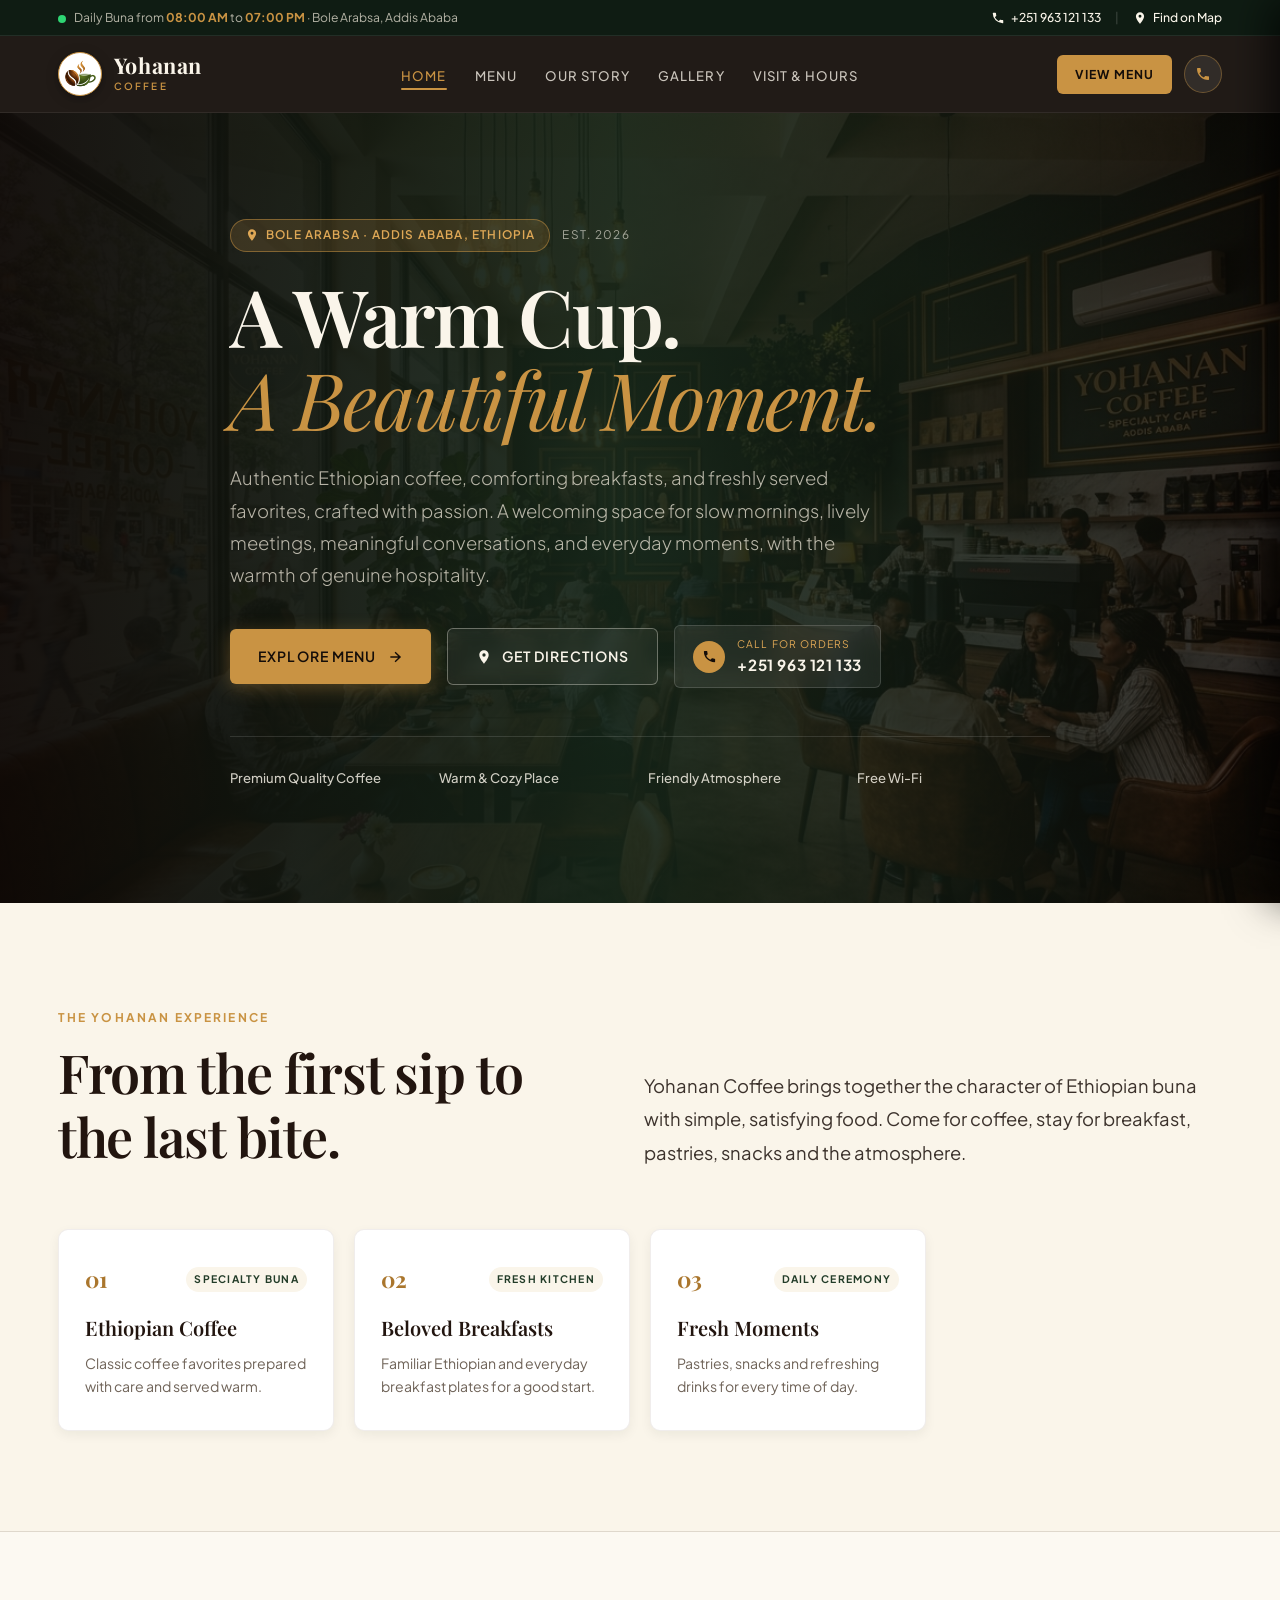
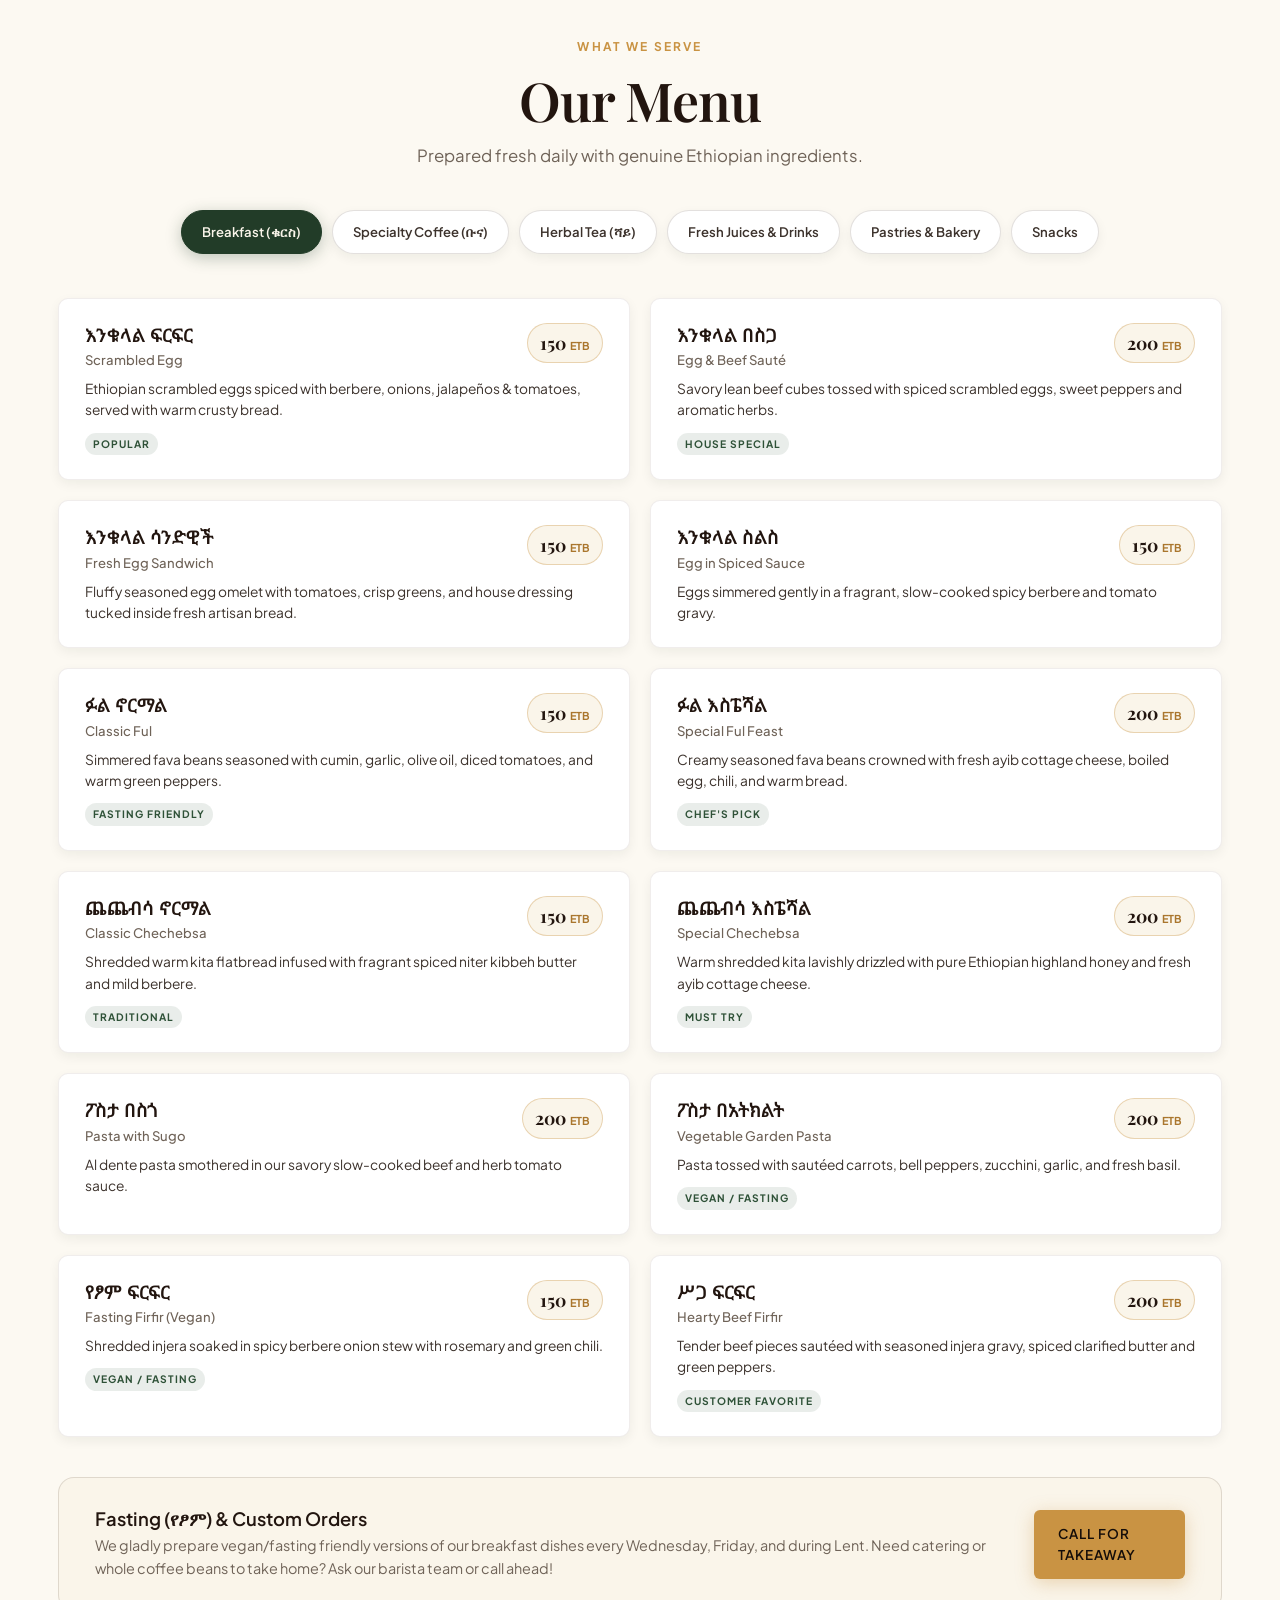
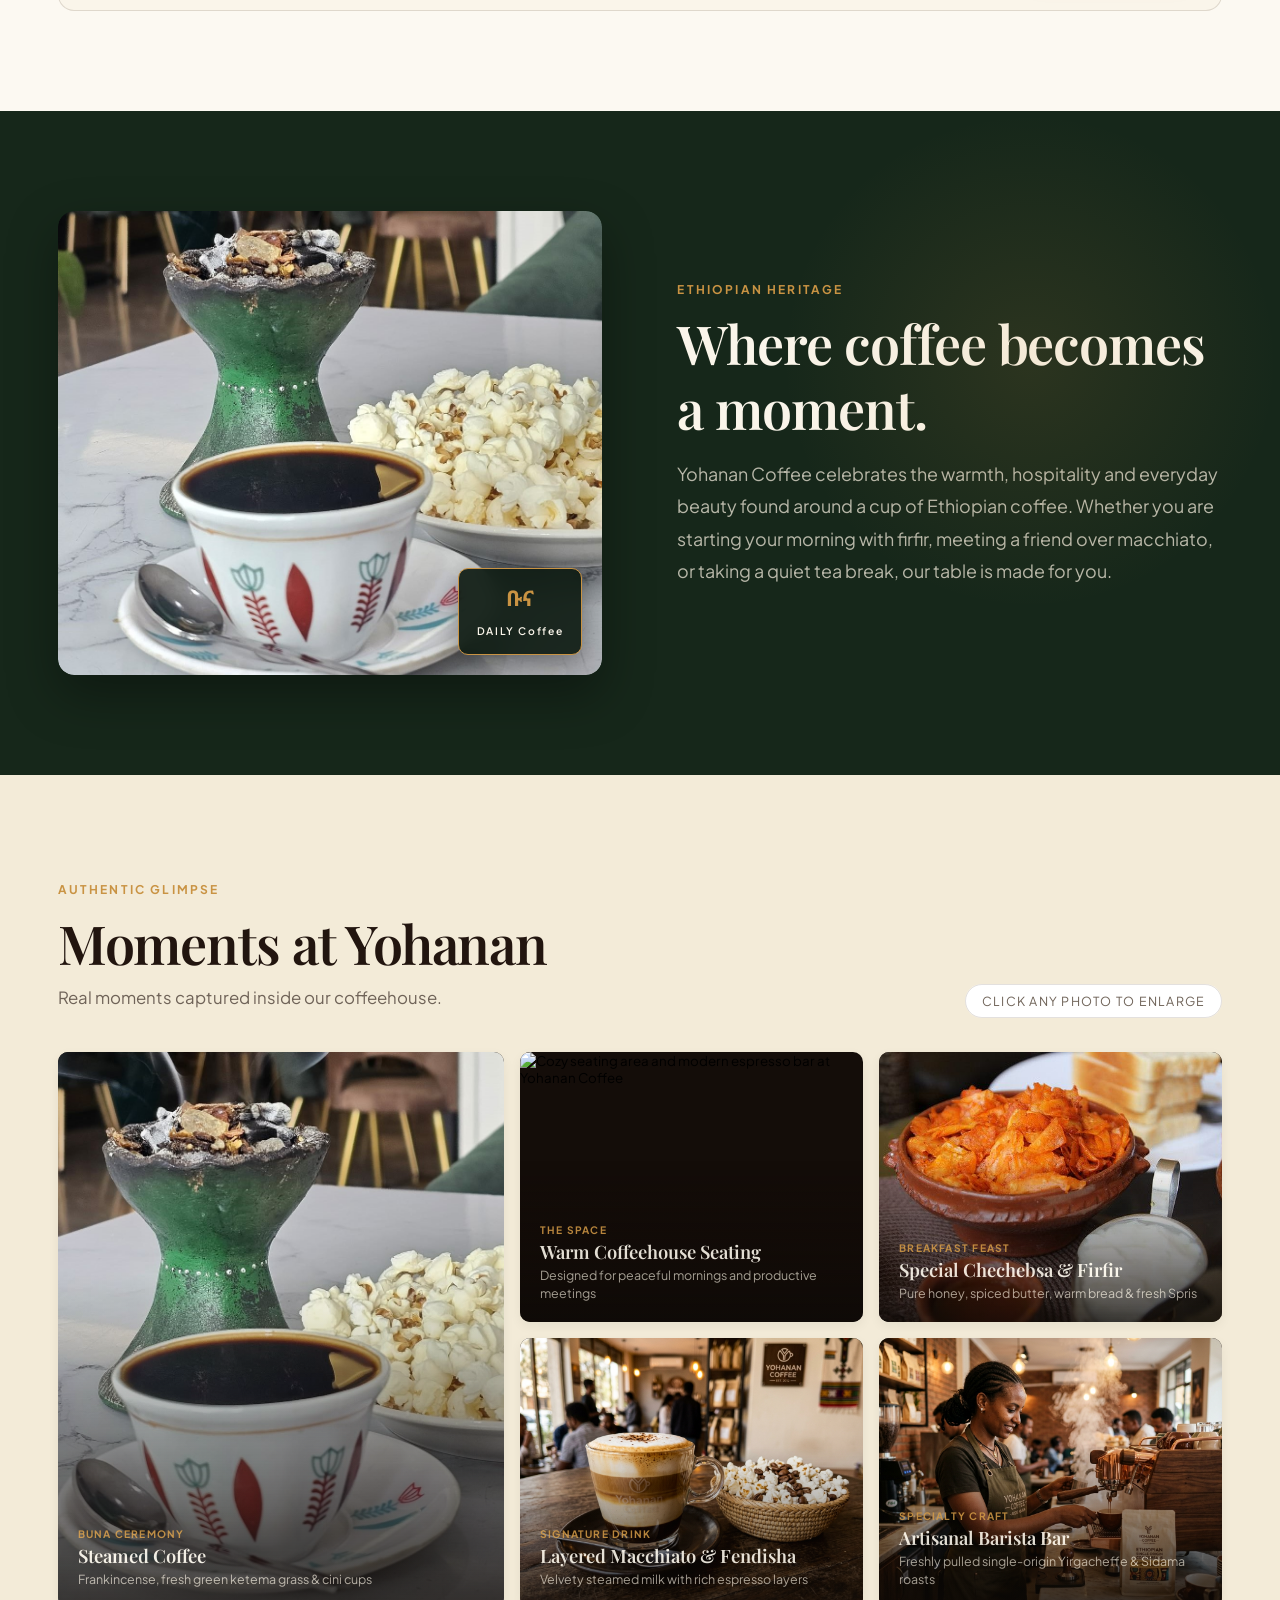
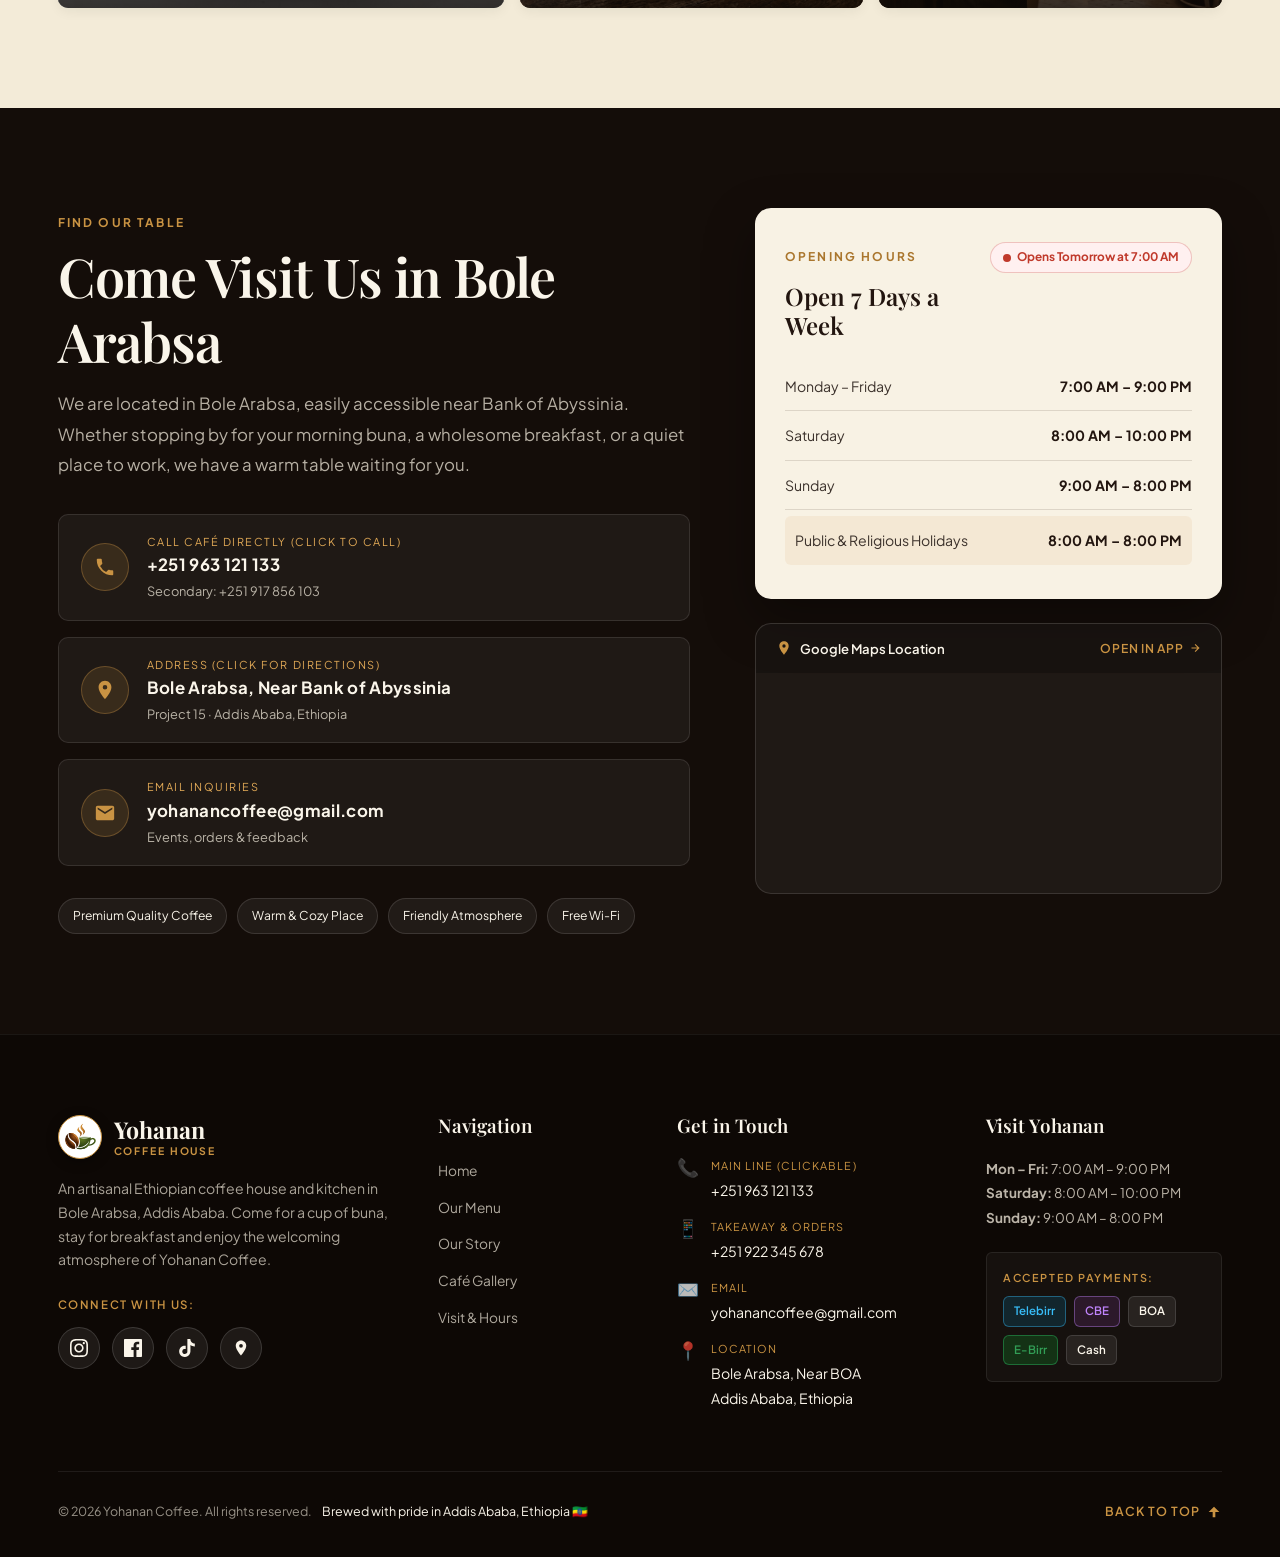
==== commit 36bee835: "new" ====
--- a/index.html
+++ b/index.html
@@ -7,7 +7,7 @@
   <!-- SEO Primary Meta Tags -->
   <title>Yohanan Coffee | Authentic Ethiopian Buna, Breakfast &amp; Specialty Café — Addis Ababa</title>
   <meta name="title" content="Yohanan Coffee | Authentic Ethiopian Buna, Breakfast &amp; Specialty Café — Addis Ababa" />
-  <meta name="description" content="Welcome to Yohanan Coffee in Bole, Addis Ababa. Savor authentic Ethiopian buna ceremonies, signature macchiatos, wholesome breakfasts (chechebsa, firfir, ful), and a warm, inviting coffeehouse atmosphere." />
+  <meta name="description" content="Welcome to Yohanan Coffee in Bole Arabsa, Addis Ababa. Savor authentic Ethiopian buna ceremonies, signature macchiatos, wholesome breakfasts (chechebsa, firfir, ful), and a warm, inviting coffeehouse atmosphere." />
   <meta name="keywords" content="Yohanan Coffee, Addis Ababa cafe, Ethiopian buna, traditional coffee ceremony, Bole coffee shop, Ethiopian breakfast, chechebsa, macchiato Addis Ababa, specialty coffee Ethiopia" />
   <meta name="author" content="Yohanan Coffee" />
   <meta name="robots" content="index, follow" />
@@ -17,7 +17,7 @@
   <meta property="og:type" content="restaurant.restaurant" />
   <meta property="og:url" content="https://yohanancoffee.et/" />
   <meta property="og:title" content="Yohanan Coffee — Authentic Buna &amp; Breakfast in Addis Ababa" />
-  <meta property="og:description" content="Handcrafted Ethiopian coffee, traditional buna ceremonies, and authentic breakfast favorites in the vibrant heart of Bole, Addis Ababa." />
+  <meta property="og:description" content="Handcrafted Ethiopian coffee, traditional buna ceremonies, and authentic breakfast favorites in the vibrant heart of Bole Arabsa, Addis Ababa." />
   <meta property="og:image" content="assets/gallery-interior.jpg" />
   <meta property="og:site_name" content="Yohanan Coffee" />
   <meta property="og:locale" content="en_US" />
@@ -87,11 +87,11 @@
         "closes": "20:00"
       }
     ],
-    "hasMap": "https://www.google.com/maps/search/?api=1&query=Bole+Edna+Mall+Addis+Ababa+Ethiopia",
+    "hasMap": "https://maps.app.goo.gl/T37S2jvo9gWuGxFX7",
     "sameAs": [
-      "https://www.instagram.com/yohanancoffee",
+      "https://www.instagram.com/yohanancoffee/",
       "https://www.facebook.com/yohanancoffee",
-      "https://www.tiktok.com/@yohanancoffee"
+      "https://www.tiktok.com/@yohanan.coffee"
     ]
   }
   </script>
@@ -103,15 +103,15 @@
     <div class="container top-bar-inner">
       <div class="top-bar-msg">
         <span class="pulse-dot"></span>
-        <span>Daily Buna Ceremony at <strong>10:00 AM</strong> &amp; <strong>4:00 PM</strong> · Bole, Addis Ababa</span>
+        <span>Daily Buna from <strong>08:00 AM</strong> to <strong>07:00 PM</strong> · Bole Arabsa, Addis Ababa</span>
       </div>
       <div class="top-bar-contact">
         <a href="tel:+251911234567" class="top-phone">
           <svg viewBox="0 0 24 24" width="14" height="14" fill="currentColor"><path d="M6.62 10.79a15.05 15.05 0 006.59 6.59l2.2-2.2a1 1 0 011.02-.24 11.36 11.36 0 003.58.57 1 1 0 011 1V20a1 1 0 01-1 1A17 17 0 013 4a1 1 0 011-1h3.5a1 1 0 011 1 11.36 11.36 0 00.57 3.58 1 1 0 01-.24 1.02l-2.2 2.19z"/></svg>
-          <span>+251 911 234 567</span>
+          <span>+251 963 121 133</span>
         </a>
         <span class="bar-divider">|</span>
-        <a href="https://www.google.com/maps/search/?api=1&query=Bole+Edna+Mall+Addis+Ababa+Ethiopia" target="_blank" rel="noopener noreferrer" class="top-maps">
+        <a href="https://maps.app.goo.gl/T37S2jvo9gWuGxFX7" target="_blank" rel="noopener noreferrer" class="top-maps">
           <svg viewBox="0 0 24 24" width="14" height="14" fill="currentColor"><path d="M12 2C8.13 2 5 5.13 5 9c0 5.25 7 13 7 13s7-7.75 7-13c0-3.87-3.13-7-7-7zm0 9.5a2.5 2.5 0 010-5 2.5 2.5 0 010 5z"/></svg>
           <span>Find on Map</span>
         </a>
@@ -124,11 +124,11 @@
     <nav class="navbar container" aria-label="Main navigation">
       <a class="brand" href="#home" aria-label="Yohanan Coffee home">
         <span class="brand-mark">
-          <img src="assets/favicon.png" alt="Yohanan Coffee emblem" width="46" height="46" />
+          <img src="assets/yo.png" alt="Yohanan Coffee emblem" width="46" height="46" />
         </span>
         <div class="brand-text">
           <span class="brand-name">Yohanan</span>
-          <span class="brand-tag">Coffee House &amp; Kitchen</span>
+          <span class="brand-tag">Coffee</span>
         </div>
       </a>
 
@@ -136,8 +136,8 @@
       <ul class="nav-menu" id="nav-menu">
         <li><a href="#home" class="nav-link active">Home</a></li>
         <li><a href="#menu" class="nav-link">Menu</a></li>
-        <li><a href="#ceremony" class="nav-link">Buna Ceremony</a></li>
-        <li><a href="#story" class="nav-link">Our Story</a></li>
+        <li><a href="#ceremony" class="nav-link">Our Story</a></li>
+        <!-- <li><a href="#story" class="nav-link">Our Story</a></li> -->
         <li><a href="#gallery" class="nav-link">Gallery</a></li>
         <li><a href="#visit" class="nav-link">Visit &amp; Hours</a></li>
       </ul>
@@ -187,9 +187,9 @@
     <div class="drawer-actions">
       <a class="btn btn-primary btn-block" href="tel:+251911234567">
         <svg viewBox="0 0 24 24" width="16" height="16" fill="currentColor"><path d="M6.62 10.79a15.05 15.05 0 006.59 6.59l2.2-2.2a1 1 0 011.02-.24 11.36 11.36 0 003.58.57 1 1 0 011 1V20a1 1 0 01-1 1A17 17 0 013 4a1 1 0 011-1h3.5a1 1 0 011 1 11.36 11.36 0 00.57 3.58 1 1 0 01-.24 1.02l-2.2 2.19z"/></svg>
-        <span>Call +251 911 234 567</span>
+        <span>Call +251 963 121 133</span>
       </a>
-      <a class="btn btn-outline btn-block" href="https://www.google.com/maps/search/?api=1&query=Bole+Edna+Mall+Addis+Ababa+Ethiopia" target="_blank" rel="noopener noreferrer">
+      <a class="btn btn-outline btn-block" href="https://maps.app.goo.gl/T37S2jvo9gWuGxFX7" target="_blank" rel="noopener noreferrer">
         <svg viewBox="0 0 24 24" width="16" height="16" fill="currentColor"><path d="M12 2C8.13 2 5 5.13 5 9c0 5.25 7 13 7 13s7-7.75 7-13c0-3.87-3.13-7-7-7zm0 9.5a2.5 2.5 0 010-5 2.5 2.5 0 010 5z"/></svg>
         <span>Open in Google Maps</span>
       </a>
@@ -205,7 +205,7 @@
         <a href="https://www.facebook.com/yohanancoffee" target="_blank" rel="noopener noreferrer" class="social-icon-btn" aria-label="Yohanan Coffee on Facebook" title="Facebook">
           <svg viewBox="0 0 24 24" width="18" height="18" fill="currentColor"><path d="M22.675 0h-21.35c-.732 0-1.325.593-1.325 1.325v21.351c0 .731.593 1.324 1.325 1.324h11.495v-9.294h-3.128v-3.622h3.128v-2.671c0-3.1 1.893-4.788 4.659-4.788 1.325 0 2.463.099 2.795.143v3.24l-1.918.001c-1.504 0-1.795.715-1.795 1.763v2.313h3.587l-.467 3.622h-3.12v9.293h6.116c.73 0 1.323-.593 1.323-1.325v-21.35c0-.732-.593-1.325-1.325-1.325z"/></svg>
         </a>
-        <a href="https://www.tiktok.com/@yohanancoffee" target="_blank" rel="noopener noreferrer" class="social-icon-btn" aria-label="Yohanan Coffee on TikTok" title="TikTok">
+        <a href="https://www.tiktok.com/@yohanan.coffee" target="_blank" rel="noopener noreferrer" class="social-icon-btn" aria-label="Yohanan Coffee on TikTok" title="TikTok">
           <svg viewBox="0 0 24 24" width="18" height="18" fill="currentColor"><path d="M12.525.02c1.31-.02 2.61-.01 3.91-.02.08 1.53.63 3.09 1.75 4.17 1.12 1.11 2.7 1.62 4.24 1.79v4.03c-1.44-.05-2.89-.35-4.2-.97-.57-.26-1.1-.59-1.62-1.01-.01 2.92.01 5.84-.02 8.75-.08 1.4-.54 2.79-1.35 3.94-1.31 1.92-3.58 3.17-5.91 3.21-1.43.08-2.86-.31-4.08-1.03-2.02-1.19-3.44-3.37-3.65-5.71-.02-.5-.03-1-.01-1.49.18-1.9 1.12-3.72 2.58-4.96 1.66-1.44 3.98-2.13 6.15-1.72.02 1.48-.04 2.96-.04 4.44-.99-.32-2.15-.23-3.02.37-.63.41-1.11 1.04-1.36 1.75-.21.51-.24 1.07-.14 1.61.24 1.64 1.82 3.02 3.5 2.87 1.12-.01 2.19-.66 2.77-1.61.19-.33.4-.67.41-1.06.1-1.79.06-3.57.07-5.36.01-4.03-.01-8.05.02-12.07z"/></svg>
         </a>
       </div>
@@ -224,28 +224,30 @@
         <div class="hero-badge-wrap">
           <span class="hero-badge">
             <svg viewBox="0 0 24 24" width="14" height="14" fill="currentColor"><path d="M12 2C8.13 2 5 5.13 5 9c0 5.25 7 13 7 13s7-7.75 7-13c0-3.87-3.13-7-7-7zm0 9.5a2.5 2.5 0 010-5 2.5 2.5 0 010 5z"/></svg>
-            Bole · Addis Ababa, Ethiopia
+            Bole Arabsa · Addis Ababa, Ethiopia
           </span>
-          <span class="hero-badge-sub">Est. 2012</span>
-        </div>
-
-        <h1 class="hero-title">
-          Where Addis Meets Over<br />
-          <em>Buna &amp; Wholesome Plates.</em>
-        </h1>
+          <span class="hero-badge-sub">Est. 2026</span>
+        </div>
+
+<h1 class="hero-title">
+  A Warm Cup.<br />
+  <em>A Beautiful Moment.</em>
+</h1>
 
         <p class="hero-description">
-          Authentic Ethiopian single-origin coffee, traditional jebena buna ceremonies, 
-          and comforting breakfasts crafted with passion. Slow mornings, lively meetings, 
-          and genuine Ethiopian hospitality.
+          Authentic Ethiopian coffee, comforting breakfasts, 
+          and freshly served favorites, crafted with passion. 
+          A welcoming space for slow mornings, lively meetings, 
+          meaningful conversations, and everyday moments,
+           with the warmth of genuine hospitality.
         </p>
 
         <div class="hero-cta-group">
           <a class="btn btn-primary btn-lg" href="#menu">
-            <span>Explore Menu &amp; Prices</span>
+            <span>Explore Menu</span>
             <svg viewBox="0 0 24 24" width="16" height="16" fill="currentColor"><path d="M5 13h11.86l-5.43 5.43 1.42 1.42L21.14 12l-8.29-7.85-1.42 1.42 5.43 5.43H5v2z"/></svg>
           </a>
-          <a class="btn btn-outline btn-lg" href="https://www.google.com/maps/search/?api=1&query=Bole+Edna+Mall+Addis+Ababa+Ethiopia" target="_blank" rel="noopener noreferrer">
+          <a class="btn btn-outline btn-lg" href="https://maps.app.goo.gl/T37S2jvo9gWuGxFX7" target="_blank" rel="noopener noreferrer">
             <svg viewBox="0 0 24 24" width="16" height="16" fill="currentColor"><path d="M12 2C8.13 2 5 5.13 5 9c0 5.25 7 13 7 13s7-7.75 7-13c0-3.87-3.13-7-7-7zm0 9.5a2.5 2.5 0 010-5 2.5 2.5 0 010 5z"/></svg>
             <span>Get Directions</span>
           </a>
@@ -254,8 +256,8 @@
               <svg viewBox="0 0 24 24" width="15" height="15" fill="currentColor"><path d="M6.62 10.79a15.05 15.05 0 006.59 6.59l2.2-2.2a1 1 0 011.02-.24 11.36 11.36 0 003.58.57 1 1 0 011 1V20a1 1 0 01-1 1A17 17 0 013 4a1 1 0 011-1h3.5a1 1 0 011 1 11.36 11.36 0 00.57 3.58 1 1 0 01-.24 1.02l-2.2 2.19z"/></svg>
             </span>
             <span class="phone-hero-text">
-              <small>Call for Takeaway / Table</small>
-              <strong>+251 911 234 567</strong>
+              <small>Call for Orders</small>
+              <strong>+251 963 121 133</strong>
             </span>
           </a>
         </div>
@@ -263,20 +265,20 @@
         <!-- Hero Highlights Row -->
         <div class="hero-perks">
           <div class="perk-item">
-            <span class="perk-icon">☕</span>
-            <span>Single-Origin Ethiopian Buna</span>
+            <!-- <span class="perk-icon">☕</span> -->
+            <span>Premium Quality Coffee</span>
           </div>
           <div class="perk-item">
-            <span class="perk-icon">🔥</span>
-            <span>Daily Traditional Ceremony</span>
+            <!-- <span class="perk-icon">🔥</span> -->
+            <span>Warm &amp; Cozy Place</span>
           </div>
           <div class="perk-item">
-            <span class="perk-icon">🍳</span>
-            <span>Hot Ethiopian Breakfasts</span>
+            <!-- <span class="perk-icon">🍳</span> -->
+            <span>Friendly Atmosphere</span>
           </div>
           <div class="perk-item">
-            <span class="perk-icon">📶</span>
-            <span>Fast Wi-Fi &amp; Work Friendly</span>
+            <!-- <span class="perk-icon">📶</span> -->
+            <span>Free Wi-Fi</span>
           </div>
         </div>
       </div>
@@ -287,14 +289,14 @@
       <div class="container">
         <div class="intro-grid">
           <div class="intro-heading-col">
-            <span class="eyebrow">The Yohanan Standard</span>
-            <h2>Crafted with Pride.<br />Served with Warmth.</h2>
+            <span class="eyebrow">The Yohanan Experience</span>
+            <h2>From the first sip to the last bite.</h2>
           </div>
           <div class="intro-copy-col">
             <p class="section-lead">
-              At Yohanan Coffee, every cup honors Ethiopia’s centuries-old buna heritage.
-              From slow-roasted Yirgacheffe and Sidama beans to traditional clay jebenas and 
-              steaming plates of firfir and chachabsa, we bring people together under one roof.
+              Yohanan Coffee brings together the character of Ethiopian 
+              buna with simple, satisfying food. Come for coffee, 
+              stay for breakfast, pastries, snacks and the atmosphere.
             </p>
           </div>
         </div>
@@ -305,8 +307,8 @@
               <span class="feature-number">01</span>
               <span class="feature-tag">Specialty Buna</span>
             </div>
-            <h3>Ethiopian Single Origins</h3>
-            <p>Directly sourced Arabica beans from Yirgacheffe, Sidama, and Guji. Roasted in small batches for distinct floral notes and velvet crema.</p>
+            <h3>Ethiopian Coffee</h3>
+            <p>Classic coffee favorites prepared with care and served warm.</p>
           </article>
 
           <article class="feature-card">
@@ -315,7 +317,7 @@
               <span class="feature-tag">Fresh Kitchen</span>
             </div>
             <h3>Beloved Breakfasts</h3>
-            <p>From buttery Chechebsa with pure honey to spicy Scrambled Egg Firfir and creamy Special Ful, prepared fresh upon every order.</p>
+            <p>Familiar Ethiopian and everyday breakfast plates for a good start.</p>
           </article>
 
           <article class="feature-card">
@@ -323,18 +325,18 @@
               <span class="feature-number">03</span>
               <span class="feature-tag">Daily Ceremony</span>
             </div>
-            <h3>Cultural Ceremony</h3>
-            <p>The smell of roasting beans, fragrant frankincense, fresh green grass, and freshly popped fendisha served in traditional cini cups.</p>
+            <h3>Fresh Moments</h3>
+            <p>Pastries, snacks and refreshing drinks for every time of day.</p>
           </article>
 
-          <article class="feature-card">
+          <!-- <article class="feature-card">
             <div class="feature-card-header">
               <span class="feature-number">04</span>
               <span class="feature-tag">Community Hub</span>
             </div>
-            <h3>Addis Ambience</h3>
+            <h3>Good Ambience</h3>
             <p>Comfortable leather seating, lush indoor greenery, high-speed fiber Wi-Fi, and convenient parking in the heart of Bole.</p>
-          </article>
+          </article> -->
         </div>
       </div>
     </section>
@@ -343,30 +345,31 @@
     <section class="menu-section section" id="menu">
       <div class="container">
         <div class="section-heading center">
-          <span class="eyebrow">Authentic Flavors</span>
-          <h2>Our Kitchen &amp; Coffee Menu</h2>
-          <p class="section-subtitle">Prepared fresh daily with genuine Ethiopian ingredients. All prices listed in Ethiopian Birr (ETB).</p>
+          <span class="eyebrow">What We Serve</span>
+          <!-- <h2>Our Kitchen &amp; Coffee Menu</h2> -->
+           <h2>Our Menu</h2>
+          <p class="section-subtitle">Prepared fresh daily with genuine Ethiopian ingredients.</p>
         </div>
 
         <!-- Menu Filter Tabs -->
         <div class="menu-tabs" role="tablist" aria-label="Menu categories">
           <button class="menu-tab active" data-category="breakfast" role="tab" aria-selected="true">
-            <span>🍳 Breakfast (ቁርስ)</span>
+            <span>Breakfast (ቁርስ)</span>
           </button>
           <button class="menu-tab" data-category="coffee" role="tab" aria-selected="false">
-            <span>☕ Specialty Coffee (ቡና)</span>
+            <span>Specialty Coffee (ቡና)</span>
           </button>
           <button class="menu-tab" data-category="tea" role="tab" aria-selected="false">
-            <span>🍵 Herbal Tea (ሻይ)</span>
+            <span>Herbal Tea (ሻይ)</span>
           </button>
           <button class="menu-tab" data-category="cold-drinks" role="tab" aria-selected="false">
-            <span>🥤 Fresh Juices &amp; Drinks</span>
+            <span>Fresh Juices &amp; Drinks</span>
           </button>
           <button class="menu-tab" data-category="pastries" role="tab" aria-selected="false">
-            <span>🥐 Pastries &amp; Bakery</span>
+            <span>Pastries &amp; Bakery</span>
           </button>
           <button class="menu-tab" data-category="snacks" role="tab" aria-selected="false">
-            <span>🍿 Traditional Snacks</span>
+            <span>Snacks</span>
           </button>
         </div>
 
@@ -378,7 +381,7 @@
         <!-- Menu Footer Note -->
         <div class="menu-bottom-card">
           <div class="menu-note-content">
-            <div class="menu-note-icon">✨</div>
+            <!-- <div class="menu-note-icon">✨</div> -->
             <div>
               <h4>Fasting (የፆም) &amp; Custom Orders</h4>
               <p>
@@ -397,24 +400,22 @@
       <div class="container">
         <div class="ceremony-grid">
           <div class="ceremony-image-wrap">
-            <img src="assets/gallery-ceremony.jpg" alt="Traditional Ethiopian Buna ceremony in clay jebena at Yohanan Coffee" class="ceremony-img" loading="lazy" />
+            <img src="assets/coffee.jpg" alt="Traditional Ethiopian Buna ceremony in clay jebena at Yohanan Coffee" class="ceremony-img" loading="lazy" />
             <div class="ceremony-badge">
-              <span class="amharic-text">ቡና ቁርስ</span>
-              <small>DAILY CEREMONY</small>
+              <span class="amharic-text">ቡና</span>
+              <small>DAILY Coffee</small>
             </div>
           </div>
 
           <div class="ceremony-content">
             <span class="eyebrow">Ethiopian Heritage</span>
-            <h2>The Sacred Ritual of Buna.</h2>
+            <h2>Where coffee becomes a moment.</h2>
             <p class="ceremony-lead">
-              In Ethiopia, coffee is never just a beverage — it is a communion of conversation, hospitality, and blessing.
-            </p>
-            <p>
-              Twice every day at Yohanan Coffee, we invite guests to sit together as green coffee beans are roasted over coals, 
-              frankincense smoke perfumes the room, and freshly ground coffee brews in our black clay <em>jebena</em>.
-            </p>
-
+Yohanan Coffee celebrates the warmth, hospitality and everyday beauty found around a cup of Ethiopian coffee.
+
+Whether you are starting your morning with firfir, meeting a friend over macchiato, or taking a quiet tea break, our table is made for you.            </p>
+            
+<!-- 
             <div class="ceremony-rounds">
               <div class="round-card">
                 <span class="round-num">1</span>
@@ -442,7 +443,7 @@
             <div class="ceremony-times-box">
               <span>🕒 <strong>Daily Ceremony Times:</strong> 10:00 AM &amp; 4:00 PM</span>
               <small>Accompanied by warm fendisha (popcorn) and aromatic herbs.</small>
-            </div>
+            </div> -->
           </div>
         </div>
       </div>
@@ -455,7 +456,7 @@
           <div>
             <span class="eyebrow">Authentic Glimpse</span>
             <h2>Moments at Yohanan</h2>
-            <p class="section-subtitle">Real moments captured inside our coffeehouse and kitchen in Addis Ababa.</p>
+            <p class="section-subtitle">Real moments captured inside our coffeehouse.</p>
           </div>
           <div class="gallery-legend">
             <span>Click any photo to enlarge</span>
@@ -464,14 +465,14 @@
 
         <div class="gallery-grid">
           <!-- Item 1: Ceremony (Hero/Large) -->
-          <button class="gallery-card gallery-large" data-full="assets/gallery-ceremony.jpg" data-caption="Traditional Ethiopian Buna ceremony in clay jebena with frankincense and cini cups" aria-label="Enlarge Ethiopian coffee ceremony photo">
+          <button class="gallery-card gallery-large" data-full="assets/coffee.jpg" data-caption="Traditional Ethiopian Buna ceremony in clay jebena with frankincense and cini cups" aria-label="Enlarge Ethiopian coffee ceremony photo">
             <div class="gallery-card-inner">
-              <img src="assets/gallery-ceremony.jpg" alt="Traditional Ethiopian coffee ceremony at Yohanan Coffee" loading="lazy" />
+              <img src="assets/coffee.jpg" alt="Traditional Ethiopian coffee ceremony at Yohanan Coffee" loading="lazy" />
               <div class="gallery-overlay">
                 <span class="gallery-zoom-icon">＋</span>
                 <div class="gallery-caption-box">
                   <span class="gallery-tag">Buna Ceremony</span>
-                  <h3>Traditional Clay Jebena</h3>
+                  <h3>Steamed Coffee</h3>
                   <p>Frankincense, fresh green ketema grass &amp; cini cups</p>
                 </div>
               </div>
@@ -479,9 +480,9 @@
           </button>
 
           <!-- Item 2: Interior -->
-          <button class="gallery-card" data-full="assets/gallery-interior.jpg" data-caption="Warm ambient dining room and espresso bar at Yohanan Coffee House, Bole Addis Ababa" aria-label="Enlarge cafe interior photo">
+          <button class="gallery-card" data-full="assets/interior.jpg" data-caption="Warm ambient dining room and espresso bar at Yohanan Coffee House, Bole Addis Ababa" aria-label="Enlarge cafe interior photo">
             <div class="gallery-card-inner">
-              <img src="assets/gallery-interior.jpg" alt="Cozy seating area and modern espresso bar at Yohanan Coffee" loading="lazy" />
+              <img src="assets/interior.jpg" alt="Cozy seating area and modern espresso bar at Yohanan Coffee" loading="lazy" />
               <div class="gallery-overlay">
                 <span class="gallery-zoom-icon">＋</span>
                 <div class="gallery-caption-box">
@@ -494,9 +495,9 @@
           </button>
 
           <!-- Item 3: Breakfast -->
-          <button class="gallery-card" data-full="assets/gallery-breakfast.jpg" data-caption="Signature Special Chechebsa with pure honey, scrambled egg firfir, warm bread, and Spris" aria-label="Enlarge Ethiopian breakfast feast photo">
+          <button class="gallery-card" data-full="assets/Breakfast.jpg" data-caption="Signature Special Chechebsa with pure honey, scrambled egg, warm bread, and Spris" aria-label="Enlarge Ethiopian breakfast feast photo">
             <div class="gallery-card-inner">
-              <img src="assets/gallery-breakfast.jpg" alt="Artisanal Ethiopian breakfast with Special Chechebsa and Scrambled Egg Firfir" loading="lazy" />
+              <img src="assets/Breakfast.jpg" alt="Artisanal Ethiopian breakfast with Special Chechebsa and Scrambled Egg Firfir" loading="lazy" />
               <div class="gallery-overlay">
                 <span class="gallery-zoom-icon">＋</span>
                 <div class="gallery-caption-box">
@@ -542,7 +543,7 @@
     </section>
 
     <!-- TESTIMONIALS / GUEST EXPERIENCES -->
-    <section class="reviews-section section">
+    <!-- <section class="reviews-section section">
       <div class="container">
         <div class="section-heading center">
           <span class="eyebrow">Guest Impressions</span>
@@ -594,7 +595,7 @@
           </article>
         </div>
       </div>
-    </section>
+    </section> -->
 
     <!-- VISIT & CONTACT SECTION WITH GOOGLE MAPS -->
     <section class="visit-section section" id="visit">
@@ -603,9 +604,9 @@
           <!-- Visit Info & Clickable Contacts -->
           <div class="visit-main">
             <span class="eyebrow">Find Our Table</span>
-            <h2>Come Visit Us in Bole</h2>
+            <h2>Come Visit Us in Bole Arabsa</h2>
             <p class="visit-copy">
-              We are located in Bole Sub-City, easily accessible near Edna Mall and Medhanialem Cathedral. 
+              We are located in Bole Arabsa, easily accessible near Bank of Abyssinia. 
               Whether stopping by for your morning buna, a wholesome breakfast, or a quiet place to work, 
               we have a warm table waiting for you.
             </p>
@@ -618,31 +619,31 @@
                 </div>
                 <div class="contact-box-details">
                   <small>Call Café Directly (Click to Call)</small>
-                  <strong>+251 911 234 567</strong>
-                  <span class="sub-contact">Secondary: +251 922 345 678</span>
+                  <strong>+251 963 121 133</strong>
+                  <span class="sub-contact">Secondary: +251 917 856 103</span>
                 </div>
               </a>
 
               <!-- Google Maps Link -->
-              <a class="contact-box" href="https://www.google.com/maps/search/?api=1&query=Bole+Edna+Mall+Addis+Ababa+Ethiopia" target="_blank" rel="noopener noreferrer" title="Open location in Google Maps">
+              <a class="contact-box" href="https://maps.app.goo.gl/T37S2jvo9gWuGxFX7" target="_blank" rel="noopener noreferrer" title="Open location in Google Maps">
                 <div class="contact-box-icon">
                   <svg viewBox="0 0 24 24" width="22" height="22" fill="currentColor"><path d="M12 2C8.13 2 5 5.13 5 9c0 5.25 7 13 7 13s7-7.75 7-13c0-3.87-3.13-7-7-7zm0 9.5a2.5 2.5 0 010-5 2.5 2.5 0 010 5z"/></svg>
                 </div>
                 <div class="contact-box-details">
                   <small>Address (Click for Directions)</small>
-                  <strong>Namibia Street, Near Edna Mall</strong>
-                  <span class="sub-contact">Bole Sub-City · Addis Ababa, Ethiopia</span>
+                  <strong>Bole Arabsa, Near Bank of Abyssinia</strong>
+                  <span class="sub-contact">Project 15 · Addis Ababa, Ethiopia</span>
                 </div>
               </a>
 
               <!-- Email Link -->
-              <a class="contact-box" href="mailto:hello@yohanancoffee.et" title="Send email to Yohanan Coffee">
+              <a class="contact-box" href="mailto:yohanancoffee@gmail.com" title="Send email to Yohanan Coffee">
                 <div class="contact-box-icon">
                   <svg viewBox="0 0 24 24" width="22" height="22" fill="currentColor"><path d="M20 4H4c-1.1 0-1.99.9-1.99 2L2 18c0 1.1.9 2 2 2h16c1.1 0 2-.9 2-2V6c0-1.1-.9-2-2-2zm0 4l-8 5-8-5V6l8 5 8-5v2z"/></svg>
                 </div>
                 <div class="contact-box-details">
                   <small>Email Inquiries</small>
-                  <strong>hello@yohanancoffee.et</strong>
+                  <strong>yohanancoffee@gmail.com</strong>
                   <span class="sub-contact">Events, orders &amp; feedback</span>
                 </div>
               </a>
@@ -650,10 +651,10 @@
 
             <!-- Amenities Badges -->
             <div class="amenities-row">
-              <span class="amenity-pill">📶 High-Speed Wi-Fi</span>
-              <span class="amenity-pill">💳 Telebirr &amp; Cards</span>
-              <span class="amenity-pill">🚗 Convenient Parking</span>
-              <span class="amenity-pill">🌿 Cozy Ambiance</span>
+              <span class="amenity-pill">Premium Quality Coffee</span>
+              <span class="amenity-pill">Warm & Cozy Place</span>
+              <span class="amenity-pill">Friendly Atmosphere</span>
+              <span class="amenity-pill">Free Wi-Fi</span>
             </div>
           </div>
 
@@ -698,7 +699,7 @@
                   <svg viewBox="0 0 24 24" width="16" height="16" fill="var(--gold)"><path d="M12 2C8.13 2 5 5.13 5 9c0 5.25 7 13 7 13s7-7.75 7-13c0-3.87-3.13-7-7-7zm0 9.5a2.5 2.5 0 010-5 2.5 2.5 0 010 5z"/></svg>
                   <span>Google Maps Location</span>
                 </div>
-                <a href="https://www.google.com/maps/search/?api=1&query=Bole+Edna+Mall+Addis+Ababa+Ethiopia" target="_blank" rel="noopener noreferrer" class="map-open-link">
+                <a href="https://maps.app.goo.gl/T37S2jvo9gWuGxFX7" target="_blank" rel="noopener noreferrer" class="map-open-link">
                   <span>Open in App</span>
                   <svg viewBox="0 0 24 24" width="12" height="12" fill="currentColor"><path d="M5 13h11.86l-5.43 5.43 1.42 1.42L21.14 12l-8.29-7.85-1.42 1.42 5.43 5.43H5v2z"/></svg>
                 </a>
@@ -706,7 +707,7 @@
               <div class="map-frame-wrapper">
                 <iframe 
                   title="Yohanan Coffee Location on Google Maps" 
-                  src="https://maps.google.com/maps?q=Edna%20Mall%2C%20Bole%2C%20Addis%20Ababa%2C%20Ethiopia&t=&z=15&ie=UTF8&iwloc=&output=embed" 
+                  src="https://www.google.com/maps/embed?pb=!1m14!1m8!1m3!1d3940.973785179055!2d38.8860001!3d8.9745591!3m2!1i1024!2i768!4f13.1!3m3!1m2!1s0x164b9b80dffb6df5%3A0xae83a7eeeffbfac1!2sYohanan%20Coffee!5e0!3m2!1sen!2set!4v1790952609525!5m2!1sen!2set" 
                   width="100%" 
                   height="220" 
                   style="border:0;" 
@@ -731,14 +732,14 @@
         <div class="footer-col brand-col">
           <a class="footer-brand" href="#top" aria-label="Yohanan Coffee">
             <span class="brand-mark">
-              <img src="assets/favicon.png" alt="Yohanan Coffee logo" width="36" height="36" />
+              <img src="assets/yo.png" alt="Yohanan Coffee logo" width="36" height="36" />
             </span>
             <span class="footer-brand-name">Yohanan <small>Coffee House</small></span>
           </a>
           <p class="footer-bio">
-            An artisanal Ethiopian coffee house and kitchen in Bole, Addis Ababa. 
-            Celebrating buna traditions, wholesome breakfast plates, and warm hospitality since 2012.
-          </p>
+            An artisanal Ethiopian coffee house and kitchen in Bole Arabsa, Addis Ababa. 
+            Come for a cup of buna, stay for breakfast and 
+            enjoy the welcoming atmosphere of Yohanan Coffee.</p>
 
           <!-- Social Media: ONLY CLICKABLE ICONS -->
           <div class="footer-social-section">
@@ -750,10 +751,10 @@
               <a href="https://www.facebook.com/yohanancoffee" target="_blank" rel="noopener noreferrer" class="social-icon-btn" aria-label="Facebook" title="Facebook">
                 <svg viewBox="0 0 24 24" width="18" height="18" fill="currentColor"><path d="M22.675 0h-21.35c-.732 0-1.325.593-1.325 1.325v21.351c0 .731.593 1.324 1.325 1.324h11.495v-9.294h-3.128v-3.622h3.128v-2.671c0-3.1 1.893-4.788 4.659-4.788 1.325 0 2.463.099 2.795.143v3.24l-1.918.001c-1.504 0-1.795.715-1.795 1.763v2.313h3.587l-.467 3.622h-3.12v9.293h6.116c.73 0 1.323-.593 1.323-1.325v-21.35c0-.732-.593-1.325-1.325-1.325z"/></svg>
               </a>
-              <a href="https://www.tiktok.com/@yohanancoffee" target="_blank" rel="noopener noreferrer" class="social-icon-btn" aria-label="TikTok" title="TikTok">
+              <a href="https://www.tiktok.com/@yohanan.coffee" target="_blank" rel="noopener noreferrer" class="social-icon-btn" aria-label="TikTok" title="TikTok">
                 <svg viewBox="0 0 24 24" width="18" height="18" fill="currentColor"><path d="M12.525.02c1.31-.02 2.61-.01 3.91-.02.08 1.53.63 3.09 1.75 4.17 1.12 1.11 2.7 1.62 4.24 1.79v4.03c-1.44-.05-2.89-.35-4.2-.97-.57-.26-1.1-.59-1.62-1.01-.01 2.92.01 5.84-.02 8.75-.08 1.4-.54 2.79-1.35 3.94-1.31 1.92-3.58 3.17-5.91 3.21-1.43.08-2.86-.31-4.08-1.03-2.02-1.19-3.44-3.37-3.65-5.71-.02-.5-.03-1-.01-1.49.18-1.9 1.12-3.72 2.58-4.96 1.66-1.44 3.98-2.13 6.15-1.72.02 1.48-.04 2.96-.04 4.44-.99-.32-2.15-.23-3.02.37-.63.41-1.11 1.04-1.36 1.75-.21.51-.24 1.07-.14 1.61.24 1.64 1.82 3.02 3.5 2.87 1.12-.01 2.19-.66 2.77-1.61.19-.33.4-.67.41-1.06.1-1.79.06-3.57.07-5.36.01-4.03-.01-8.05.02-12.07z"/></svg>
               </a>
-              <a href="https://www.google.com/maps/search/?api=1&query=Bole+Edna+Mall+Addis+Ababa+Ethiopia" target="_blank" rel="noopener noreferrer" class="social-icon-btn maps-icon" aria-label="Google Maps" title="Find us on Google Maps">
+              <a href="https://maps.app.goo.gl/T37S2jvo9gWuGxFX7" target="_blank" rel="noopener noreferrer" class="social-icon-btn maps-icon" aria-label="Google Maps" title="Find us on Google Maps">
                 <svg viewBox="0 0 24 24" width="18" height="18" fill="currentColor"><path d="M12 2C8.13 2 5 5.13 5 9c0 5.25 7 13 7 13s7-7.75 7-13c0-3.87-3.13-7-7-7zm0 9.5a2.5 2.5 0 010-5 2.5 2.5 0 010 5z"/></svg>
               </a>
             </div>
@@ -766,8 +767,8 @@
           <ul class="footer-links">
             <li><a href="#home">Home</a></li>
             <li><a href="#menu">Our Menu</a></li>
-            <li><a href="#ceremony">Buna Ceremony</a></li>
-            <li><a href="#story">Our Heritage</a></li>
+            <li><a href="#ceremony">Our Story</a></li>
+            <!-- <li><a href="#story">Our Heritage</a></li> -->
             <li><a href="#gallery">Café Gallery</a></li>
             <li><a href="#visit">Visit &amp; Hours</a></li>
           </ul>
@@ -781,7 +782,7 @@
               <span class="footer-icon">📞</span>
               <div>
                 <small>Main Line (Clickable)</small>
-                <a href="tel:+251911234567" class="footer-contact-link">+251 911 234 567</a>
+                <a href="tel:+251911234567" class="footer-contact-link">+251 963 121 133</a>
               </div>
             </li>
             <li>
@@ -795,15 +796,15 @@
               <span class="footer-icon">✉️</span>
               <div>
                 <small>Email</small>
-                <a href="mailto:hello@yohanancoffee.et" class="footer-contact-link">hello@yohanancoffee.et</a>
+                <a href="mailto:yohanancoffee@gmail.com" class="footer-contact-link">yohanancoffee@gmail.com</a>
               </div>
             </li>
             <li>
               <span class="footer-icon">📍</span>
               <div>
                 <small>Location</small>
-                <a href="https://www.google.com/maps/search/?api=1&query=Bole+Edna+Mall+Addis+Ababa+Ethiopia" target="_blank" rel="noopener noreferrer" class="footer-contact-link">
-                  Bole, Near Edna Mall<br />Addis Ababa, Ethiopia
+                <a href="https://maps.app.goo.gl/T37S2jvo9gWuGxFX7" target="_blank" rel="noopener noreferrer" class="footer-contact-link">
+                  Bole Arabsa, Near BOA<br />Addis Ababa, Ethiopia
                 </a>
               </div>
             </li>
@@ -823,8 +824,9 @@
             <span class="payment-title">Accepted Payments:</span>
             <div class="payment-badges">
               <span class="pay-badge telebirr">Telebirr</span>
-              <span class="pay-badge cbe">CBE Birr</span>
-              <span class="pay-badge cards">Visa / Mastercard</span>
+              <span class="pay-badge cbe">CBE</span>
+              <span class="pay-badge cards">BOA</span>
+              <span class="pay-badge ebirr">E-Birr</span>
               <span class="pay-badge cash">Cash</span>
             </div>
           </div>
--- a/style.css
+++ b/style.css
@@ -323,7 +323,8 @@
   width: 44px;
   height: 44px;
   border-radius: 50%;
-  background: radial-gradient(circle, var(--forest-light) 0%, var(--forest-dark) 100%);
+  background: #ffffff;
+  /* background: radial-gradient(circle, var(--forest-light) 0%, var(--forest-dark) 100%); */
   border: 1.5px solid var(--gold);
   display: flex;
   align-items: center;
@@ -1797,7 +1798,11 @@
   color: #c084fc;
   border-color: rgba(192, 132, 252, 0.4);
 }
-
+.pay-badge.ebirr {
+  background: rgba(15, 206, 56, 0.18);
+  color: #329e56;
+  border-color: rgba(45, 198, 106, 0.4);
+}
 .footer-bottom-bar {
   display: flex;
   align-items: center;
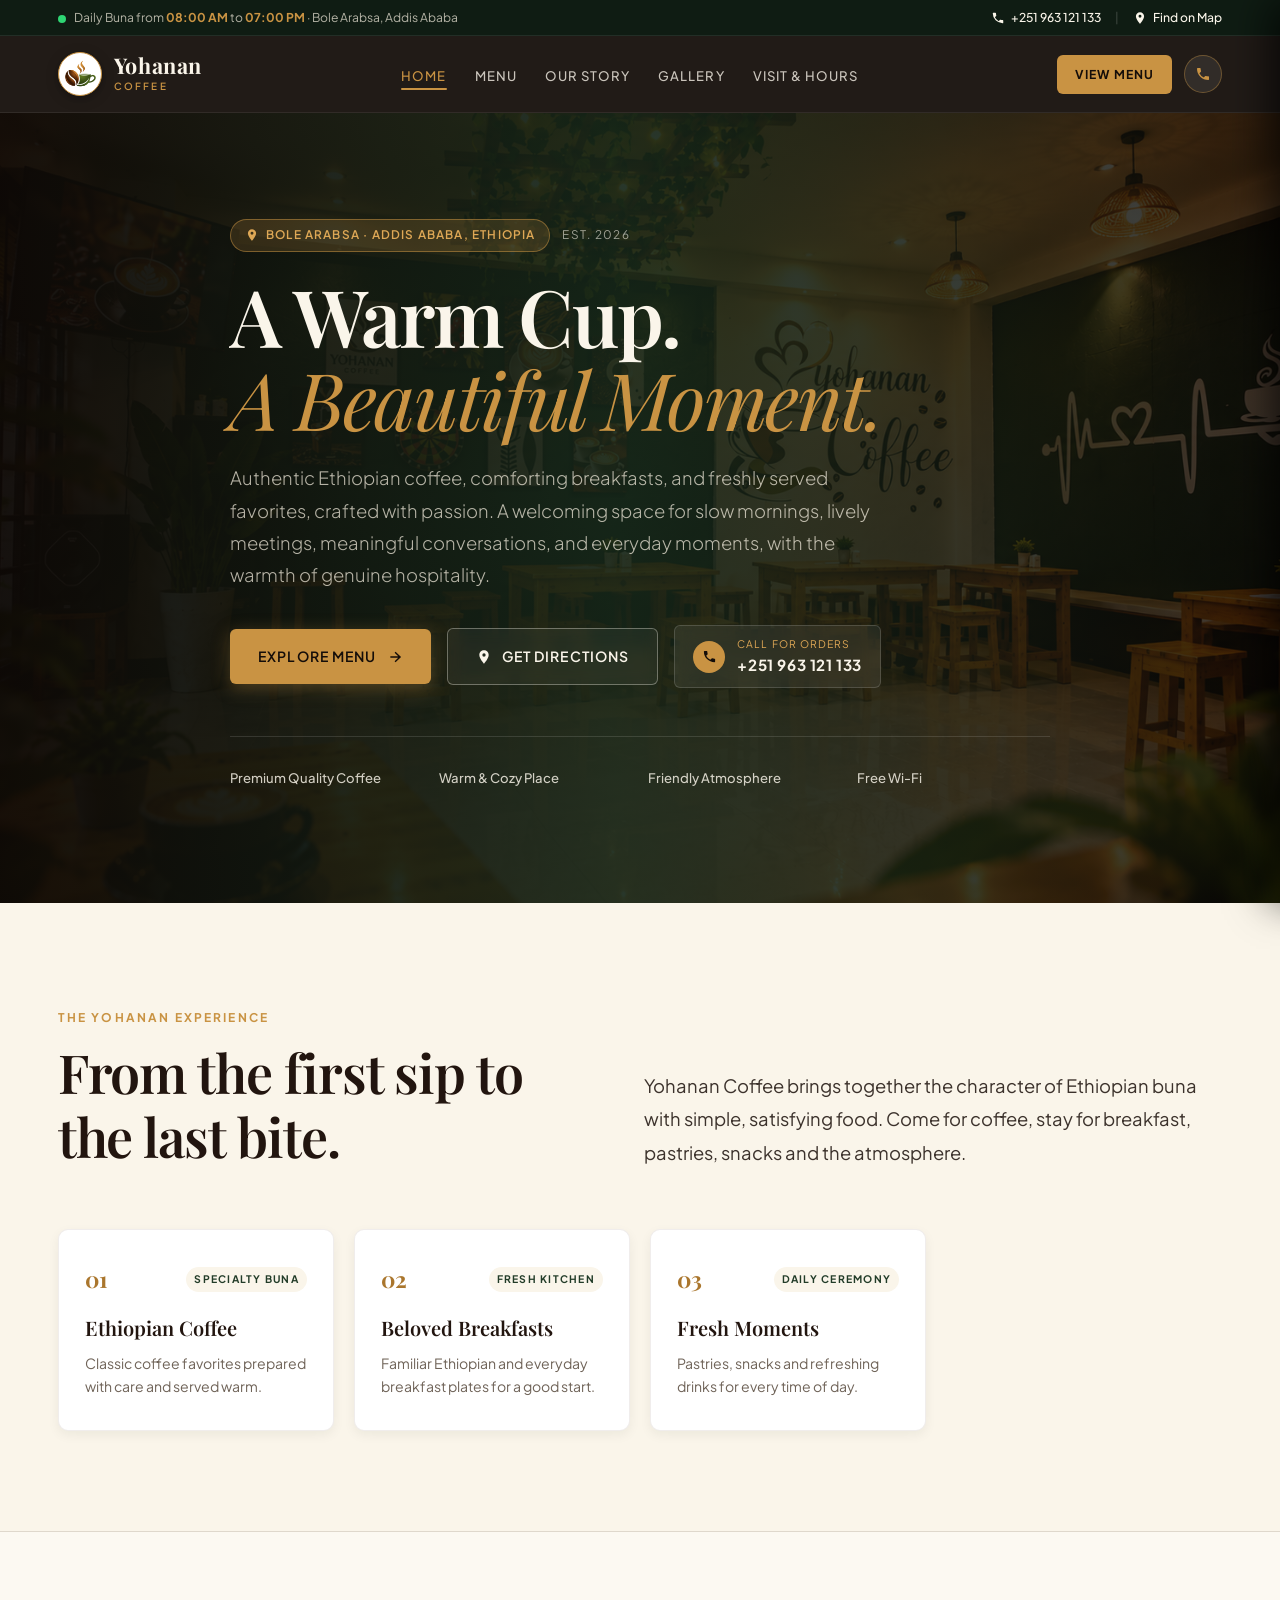
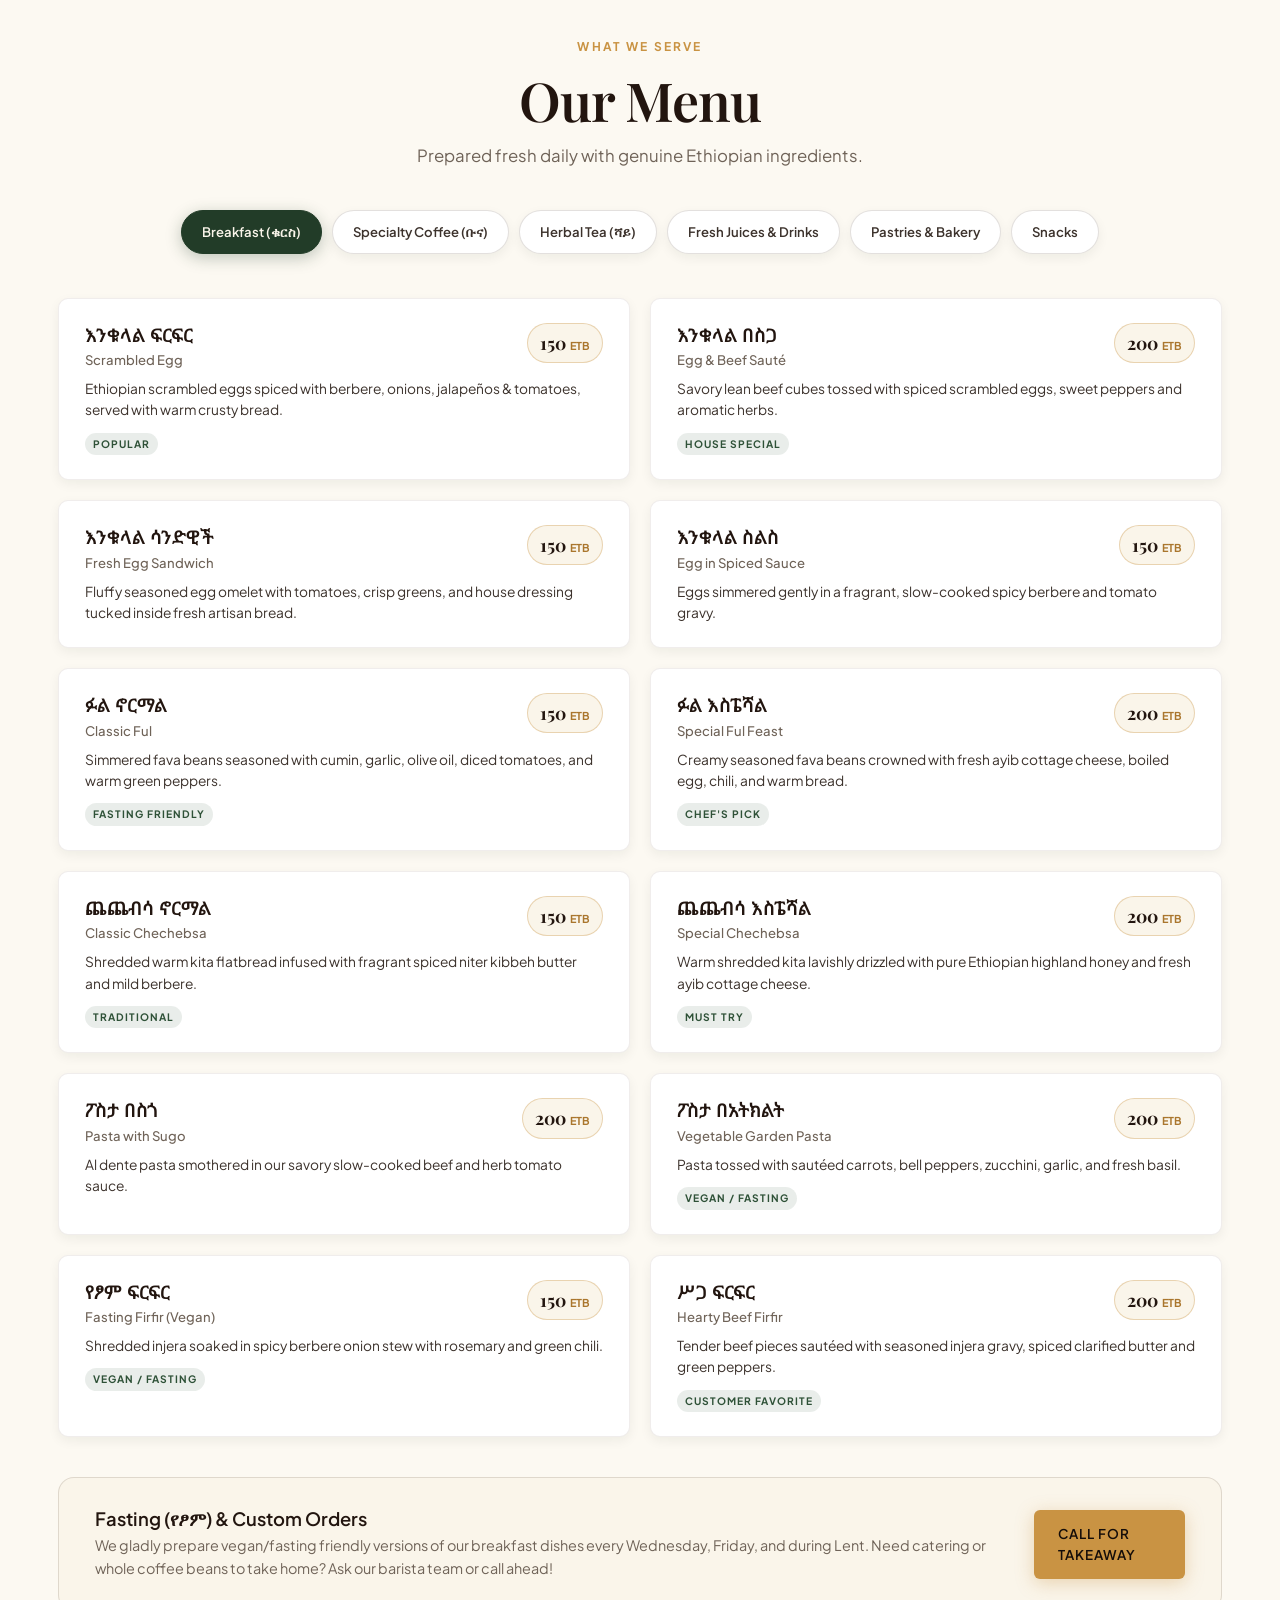
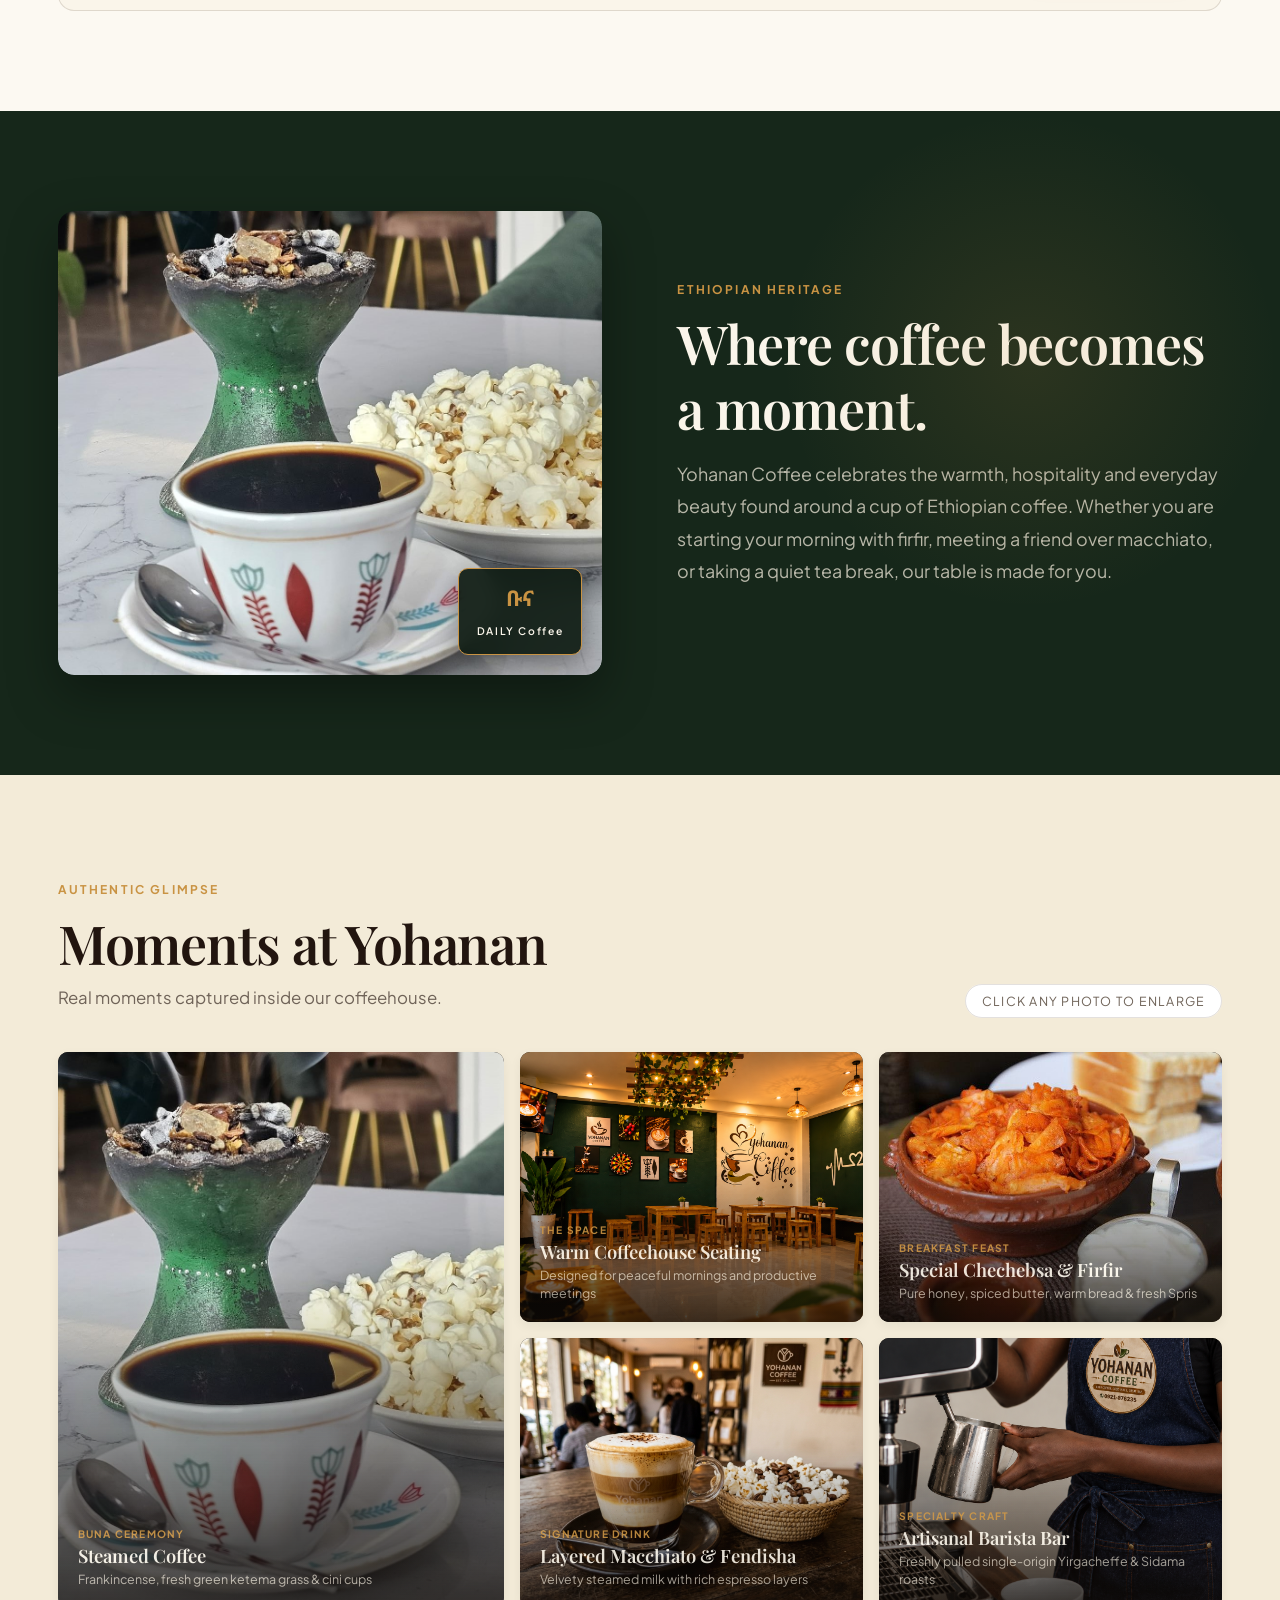
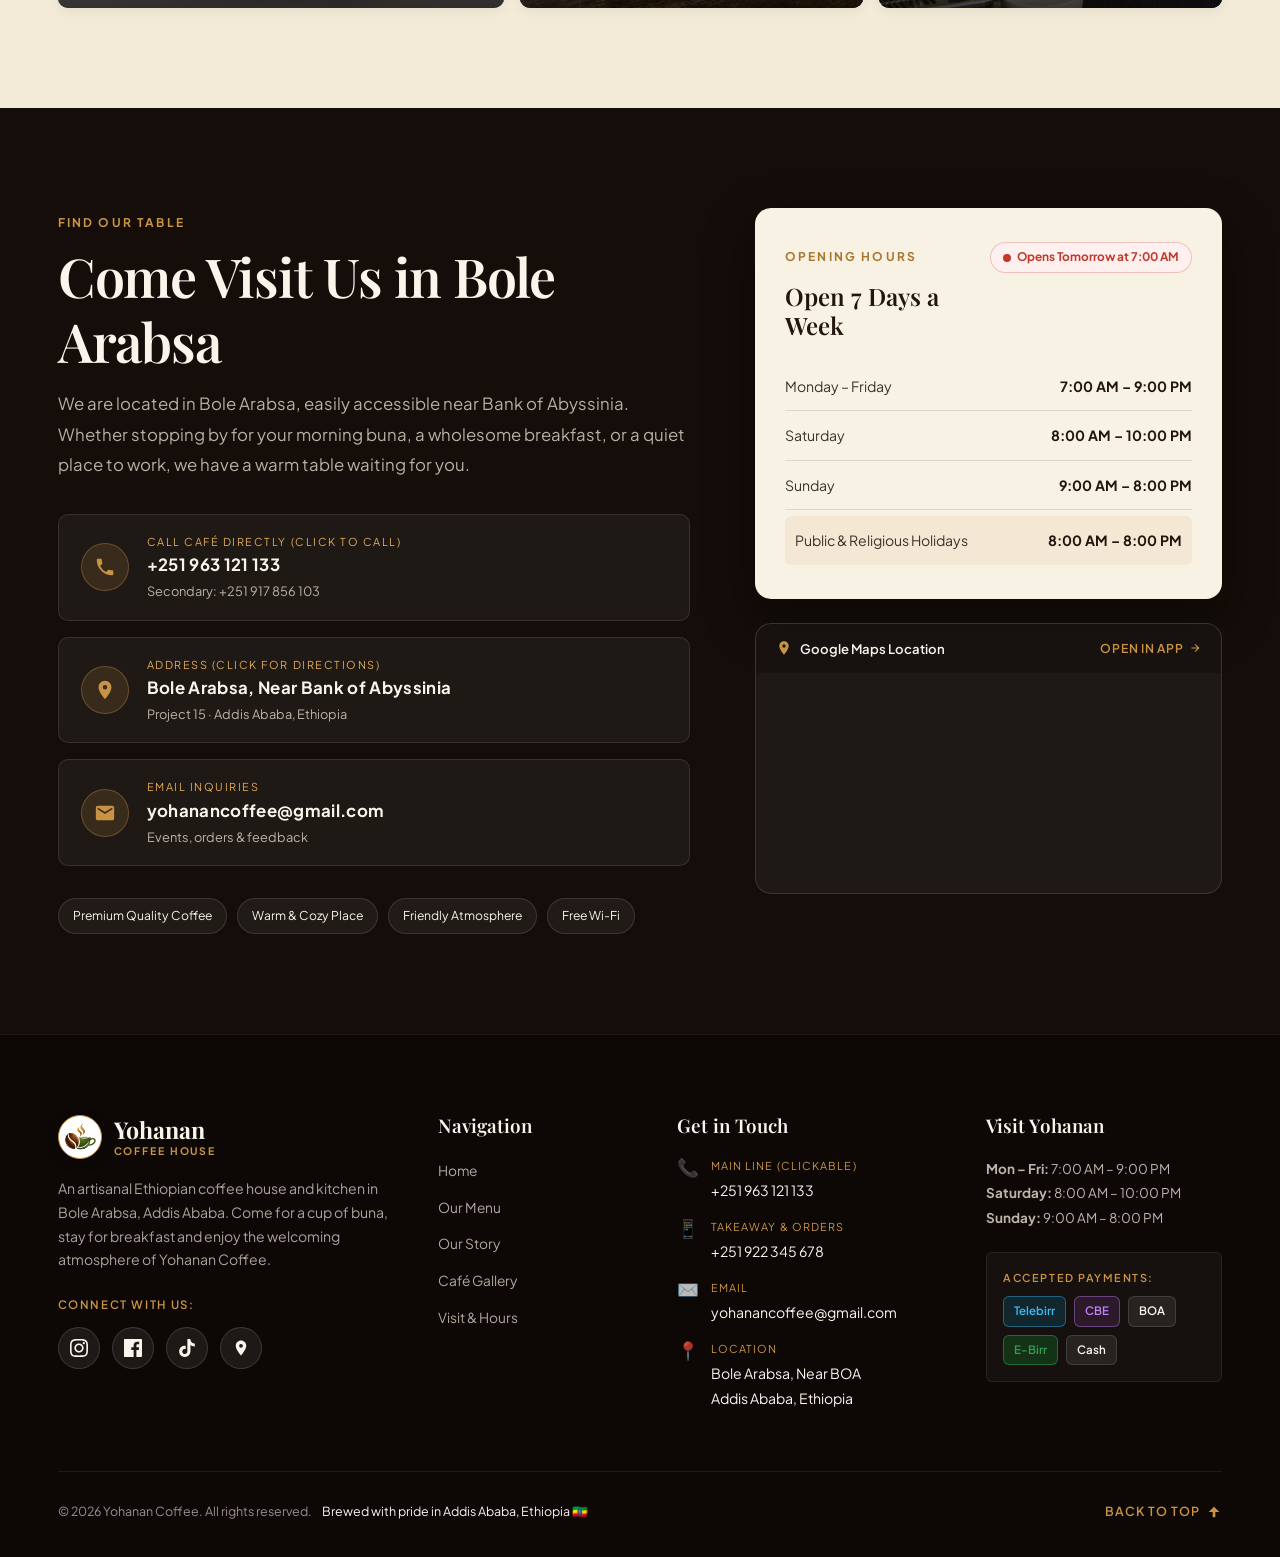
==== commit 627039fb: "update" ====
--- a/index.html
+++ b/index.html
@@ -18,7 +18,7 @@
   <meta property="og:url" content="https://yohanancoffee.et/" />
   <meta property="og:title" content="Yohanan Coffee — Authentic Buna &amp; Breakfast in Addis Ababa" />
   <meta property="og:description" content="Handcrafted Ethiopian coffee, traditional buna ceremonies, and authentic breakfast favorites in the vibrant heart of Bole Arabsa, Addis Ababa." />
-  <meta property="og:image" content="assets/gallery-interior.jpg" />
+  <meta property="og:image" content="assets/interior.png" />
   <meta property="og:site_name" content="Yohanan Coffee" />
   <meta property="og:locale" content="en_US" />
 
@@ -26,7 +26,7 @@
   <meta name="twitter:card" content="summary_large_image" />
   <meta name="twitter:title" content="Yohanan Coffee — Buna, Breakfast &amp; Specialty Café" />
   <meta name="twitter:description" content="Experience authentic Ethiopian buna ceremonies, specialty macchiatos, and comforting breakfast plates at Yohanan Coffee in Addis Ababa." />
-  <meta name="twitter:image" content="assets/gallery-interior.jpg" />
+  <meta name="twitter:image" content="assets/interior.png" />
 
   <!-- Favicon -->
   <link rel="icon" type="image/png" href="assets/favicon.png" />
@@ -47,7 +47,7 @@
     "@context": "https://schema.org",
     "@type": "CafeOrCoffeeShop",
     "name": "Yohanan Coffee",
-    "image": "assets/gallery-interior.jpg",
+    "image": "assets/interior.png",
     "@id": "https://yohanancoffee.et",
     "url": "https://yohanancoffee.et",
     "telephone": "+251911234567",
@@ -216,7 +216,7 @@
     <!-- HERO SECTION -->
     <section class="hero" id="home">
       <div class="hero-backdrop">
-        <img src="assets/gallery-interior.jpg" alt="Yohanan Coffee house interior with warm atmosphere" class="hero-bg-img" />
+        <img src="assets/interior.png" alt="Yohanan Coffee house interior with warm atmosphere" class="hero-bg-img" />
         <div class="hero-gradient-overlay"></div>
       </div>
 
@@ -480,9 +480,9 @@
           </button>
 
           <!-- Item 2: Interior -->
-          <button class="gallery-card" data-full="assets/interior.jpg" data-caption="Warm ambient dining room and espresso bar at Yohanan Coffee House, Bole Addis Ababa" aria-label="Enlarge cafe interior photo">
+          <button class="gallery-card" data-full="assets/interior.png" data-caption="Warm ambient dining room and espresso bar at Yohanan Coffee House, Bole Addis Ababa" aria-label="Enlarge cafe interior photo">
             <div class="gallery-card-inner">
-              <img src="assets/interior.jpg" alt="Cozy seating area and modern espresso bar at Yohanan Coffee" loading="lazy" />
+              <img src="assets/interior.png" alt="Cozy seating area and modern espresso bar at Yohanan Coffee" loading="lazy" />
               <div class="gallery-overlay">
                 <span class="gallery-zoom-icon">＋</span>
                 <div class="gallery-caption-box">
@@ -525,9 +525,9 @@
           </button>
 
           <!-- Item 5: Barista -->
-          <button class="gallery-card" data-full="assets/gallery-barista.jpg" data-caption="Our skilled barista hand-crafting espresso drinks with Ethiopian single-origin beans" aria-label="Enlarge barista crafting coffee photo">
+          <button class="gallery-card" data-full="assets/barista.png" data-caption="Our skilled barista hand-crafting espresso drinks with Ethiopian single-origin beans" aria-label="Enlarge barista crafting coffee photo">
             <div class="gallery-card-inner">
-              <img src="assets/gallery-barista.jpg" alt="Yohanan barista preparing specialty espresso at the coffee bar" loading="lazy" />
+              <img src="assets/barista.png" alt="Yohanan barista preparing specialty espresso at the coffee bar" loading="lazy" />
               <div class="gallery-overlay">
                 <span class="gallery-zoom-icon">＋</span>
                 <div class="gallery-caption-box">
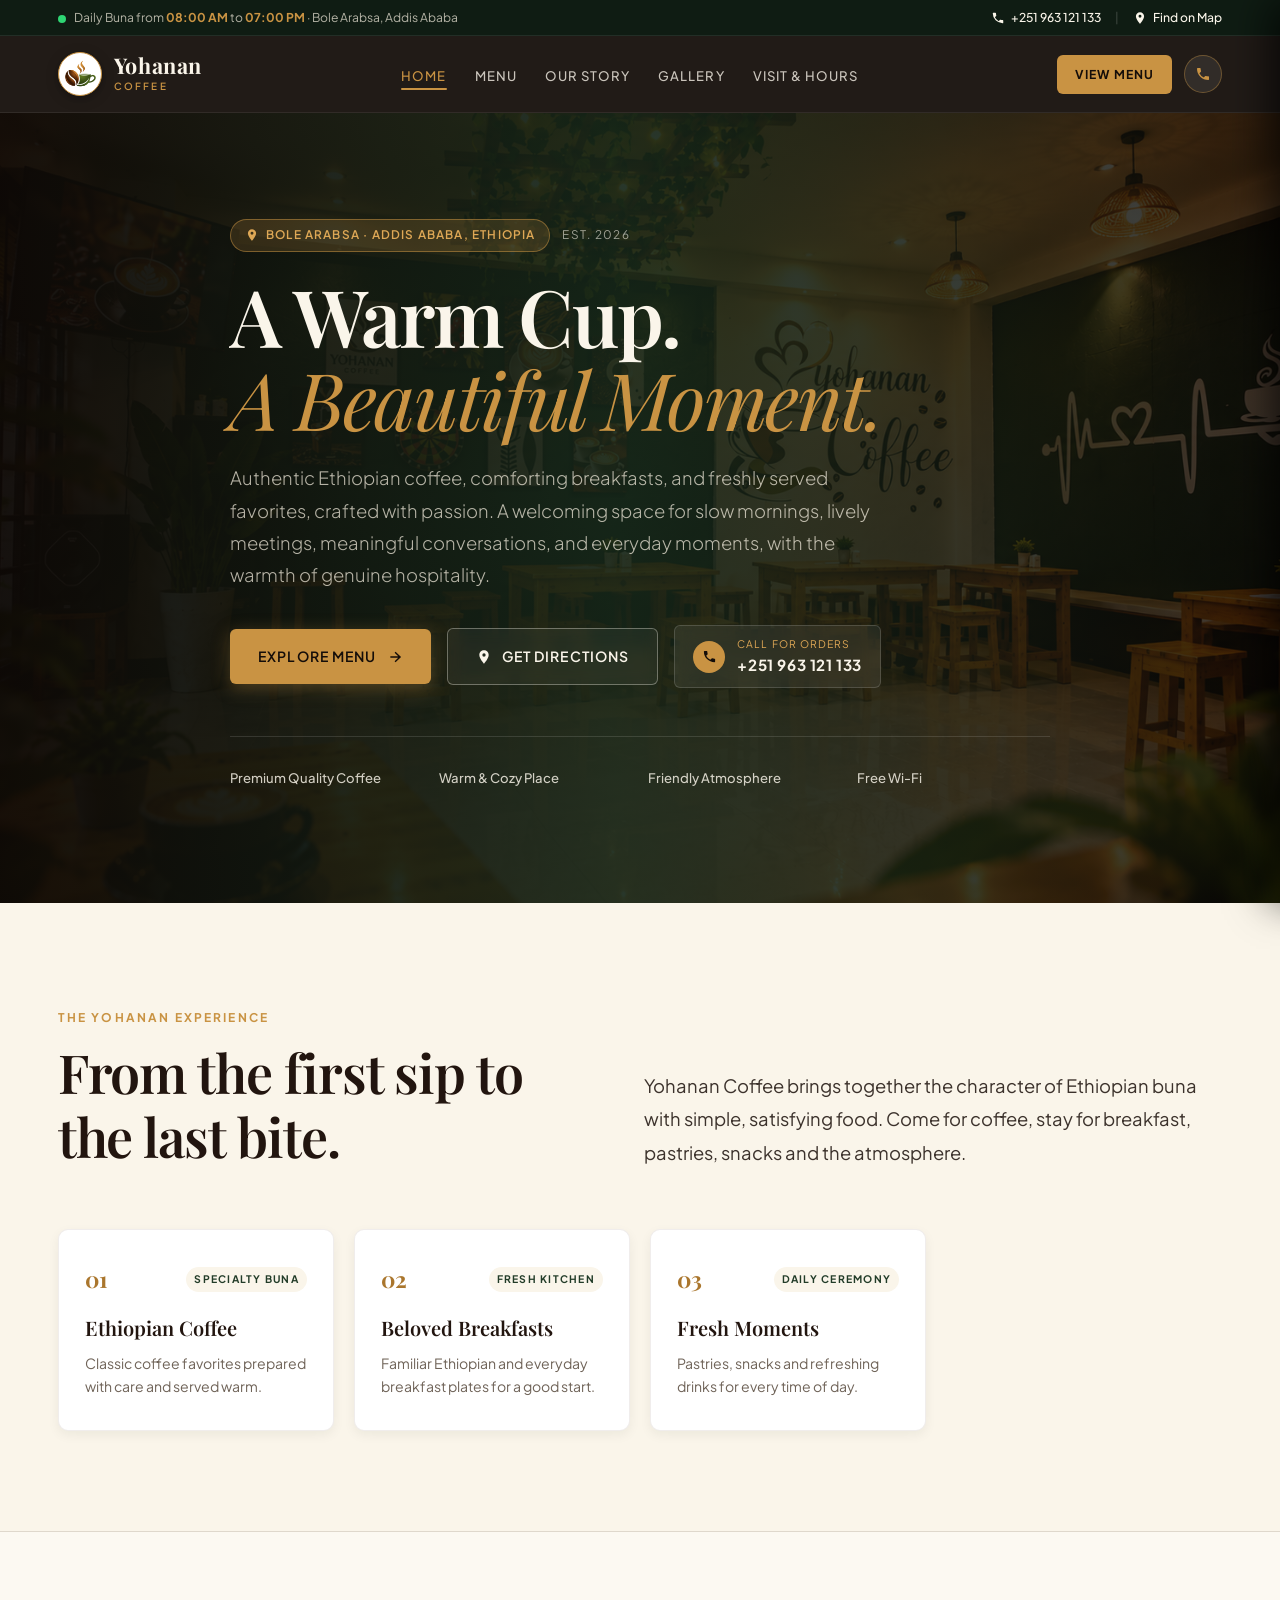
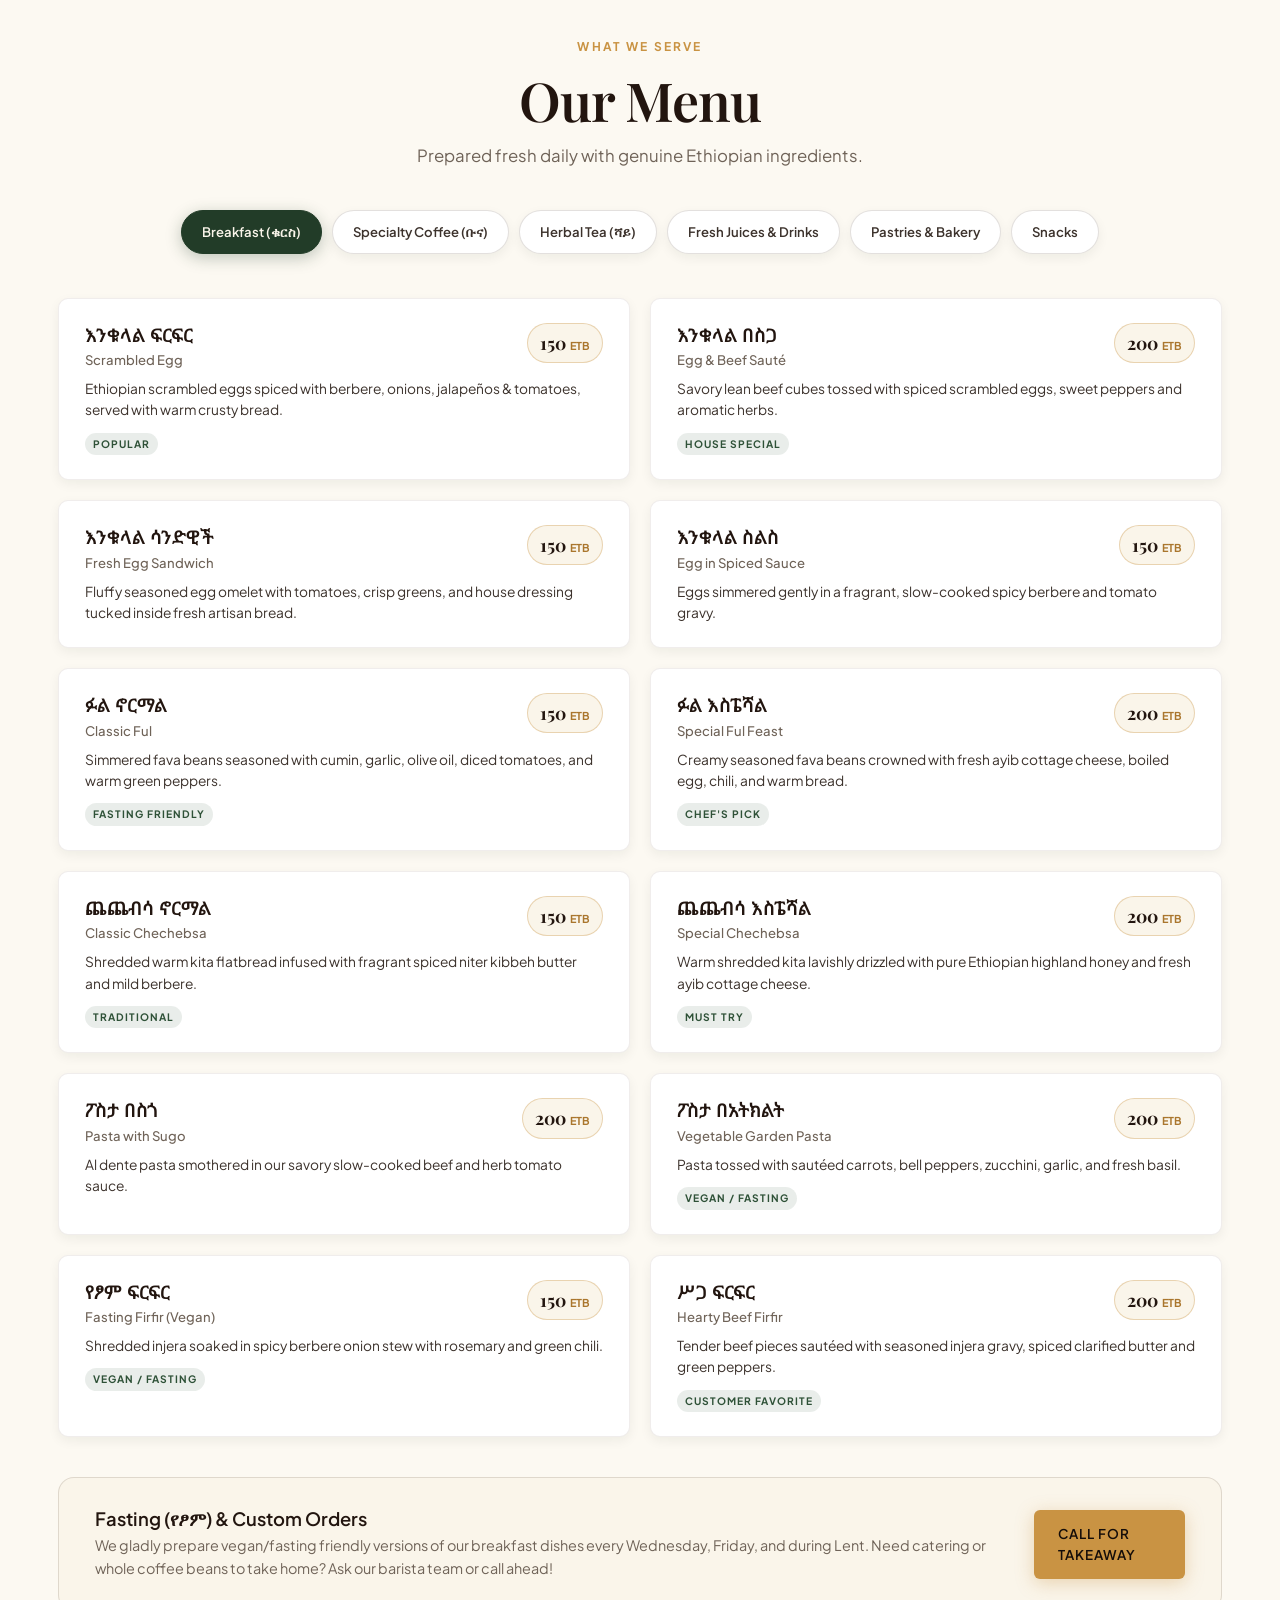
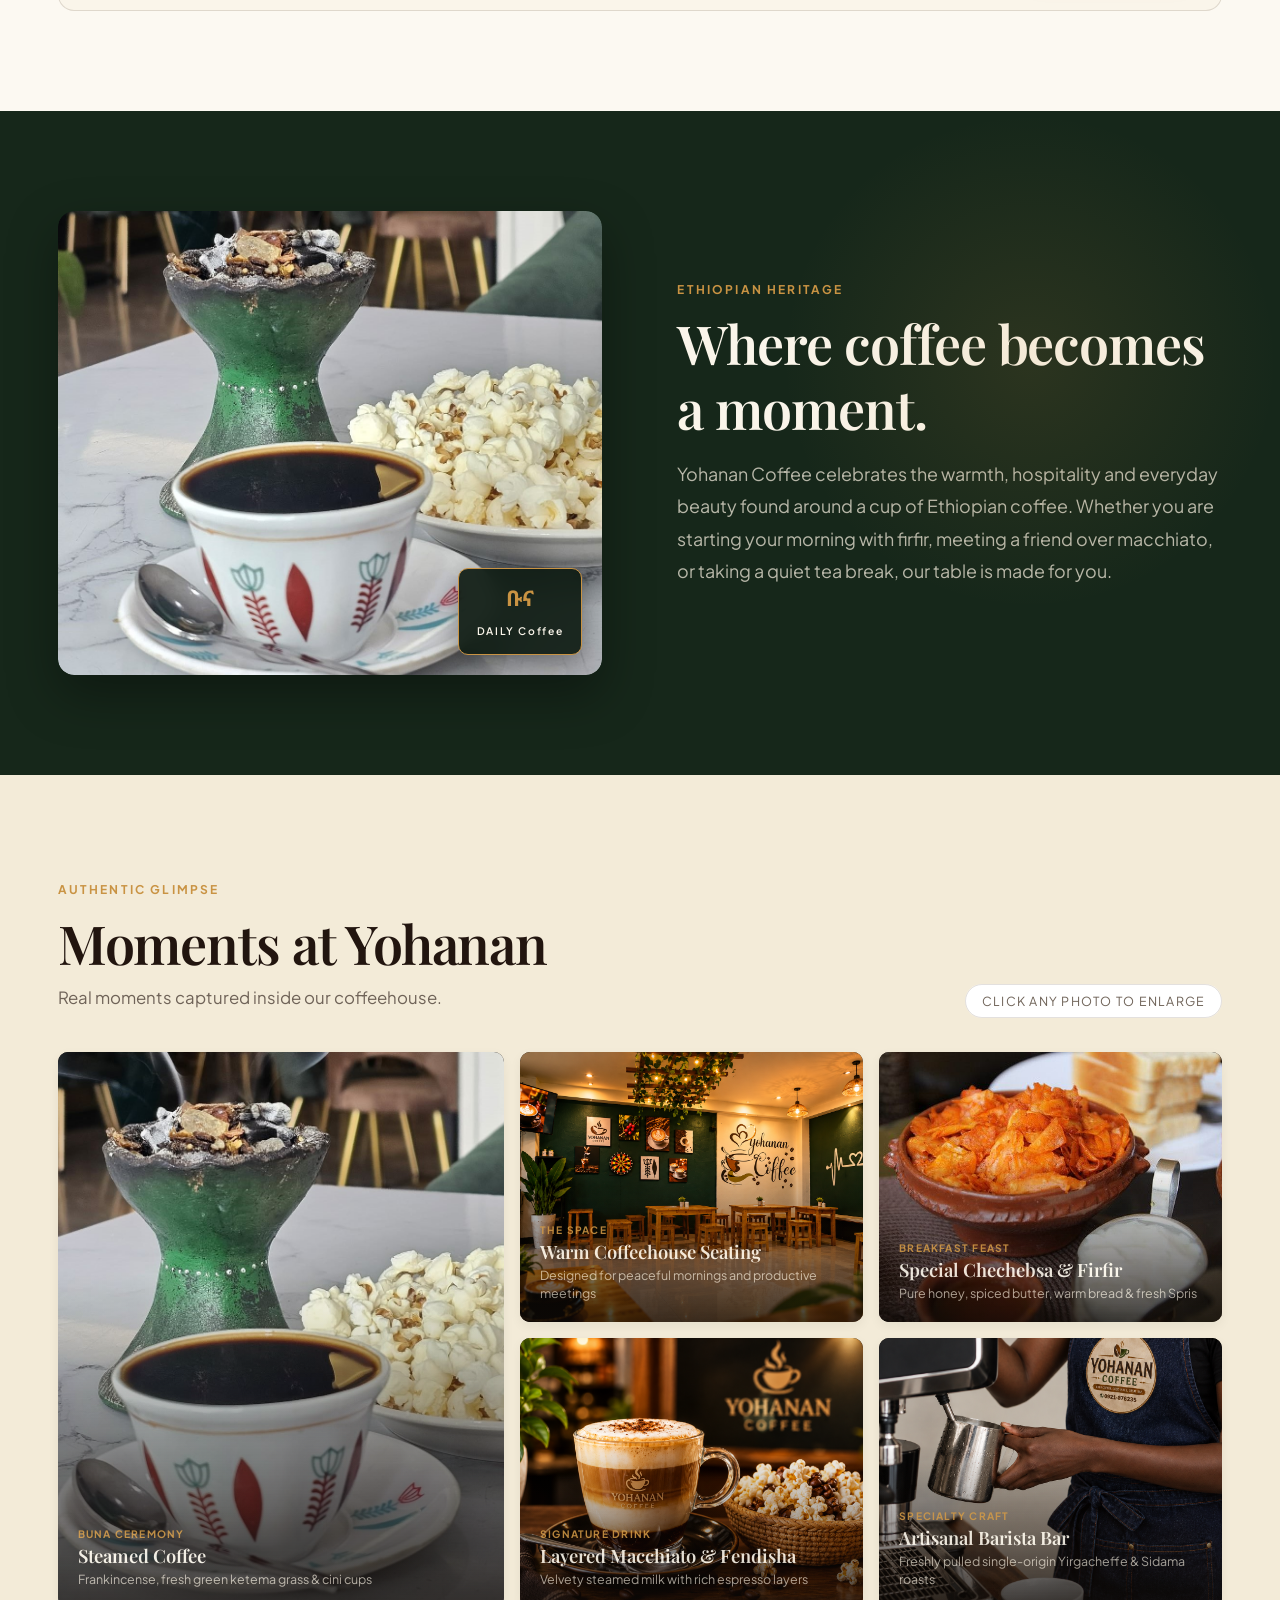
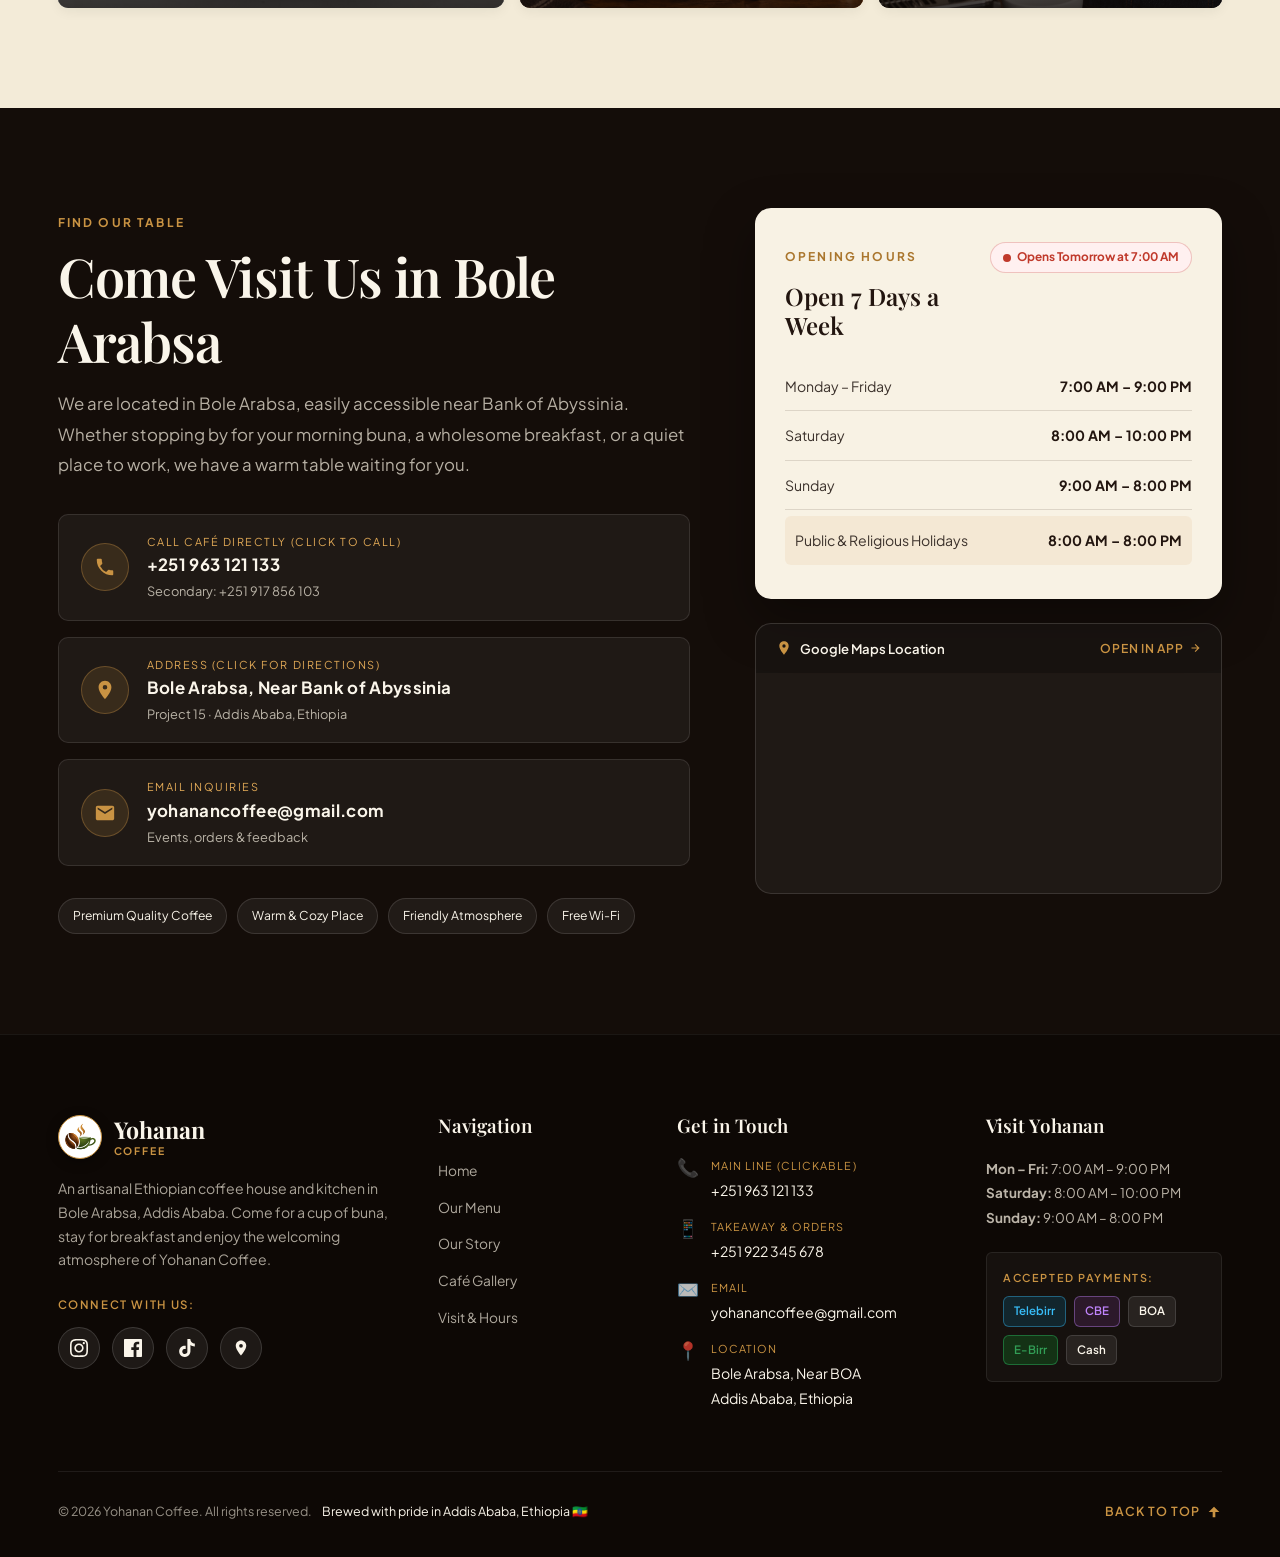
==== commit 7c01eac4: "updated" ====
--- a/index.html
+++ b/index.html
@@ -510,9 +510,9 @@
           </button>
 
           <!-- Item 4: Macchiato & Popcorn -->
-          <button class="gallery-card" data-full="assets/gallery-macchiato.jpg" data-caption="Yohanan's signature layered Ethiopian Macchiato served alongside warm roasted fendisha popcorn" aria-label="Enlarge signature macchiato photo">
+          <button class="gallery-card" data-full="assets/maccha.png" data-caption="Yohanan's signature layered Ethiopian Macchiato served alongside warm roasted fendisha popcorn" aria-label="Enlarge signature macchiato photo">
             <div class="gallery-card-inner">
-              <img src="assets/gallery-macchiato.jpg" alt="Layered Ethiopian Macchiato in glass with basket of fresh popcorn" loading="lazy" />
+              <img src="assets/maccha.png" alt="Layered Ethiopian Macchiato in glass with basket of fresh popcorn" loading="lazy" />
               <div class="gallery-overlay">
                 <span class="gallery-zoom-icon">＋</span>
                 <div class="gallery-caption-box">
@@ -734,7 +734,7 @@
             <span class="brand-mark">
               <img src="assets/yo.png" alt="Yohanan Coffee logo" width="36" height="36" />
             </span>
-            <span class="footer-brand-name">Yohanan <small>Coffee House</small></span>
+            <span class="footer-brand-name">Yohanan <small>Coffee</small></span>
           </a>
           <p class="footer-bio">
             An artisanal Ethiopian coffee house and kitchen in Bole Arabsa, Addis Ababa. 
